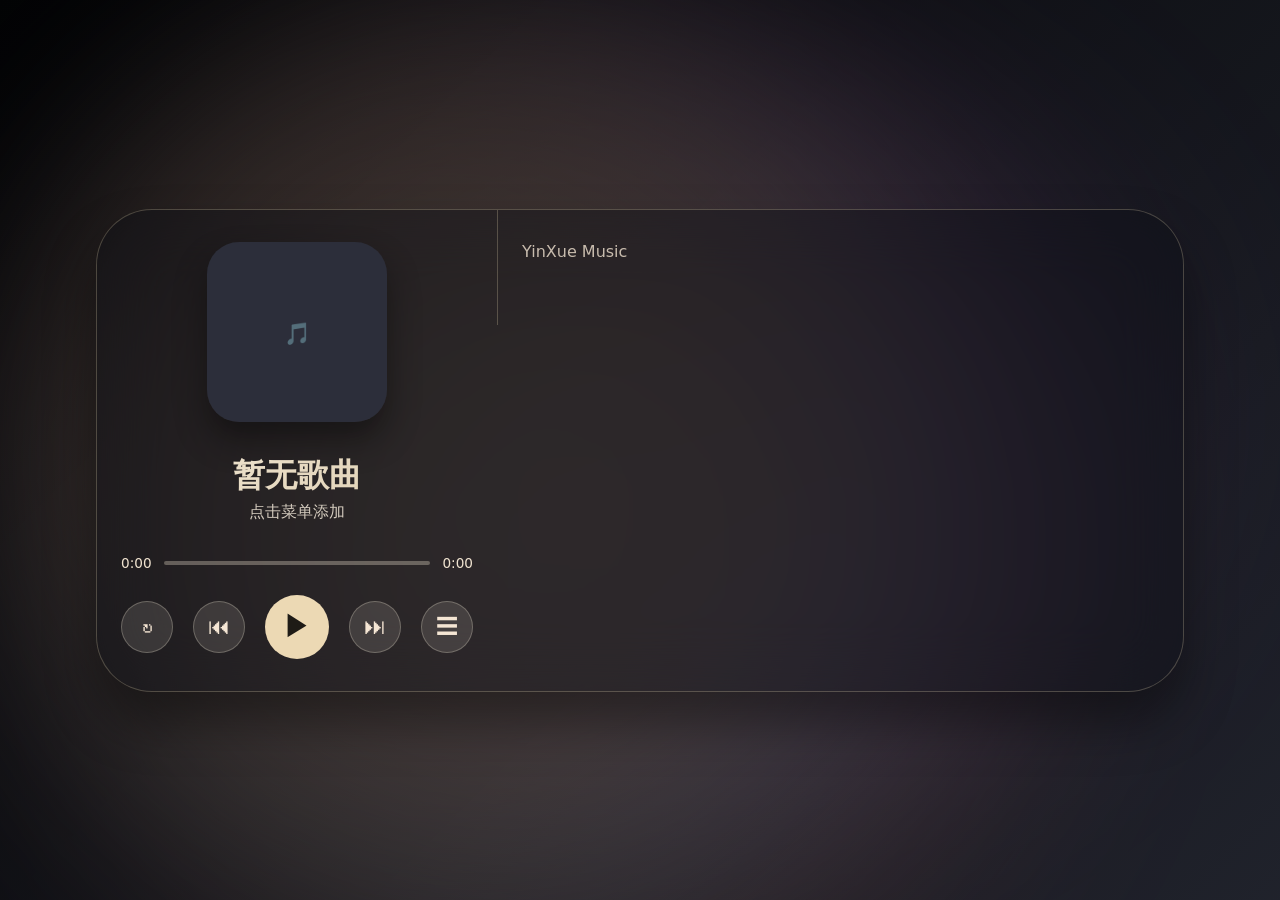
==== index.html @ 66f229a1 "Update index.html" ====
<!DOCTYPE html>
<html lang="zh-CN">
<head>
    <meta charset="UTF-8">
    <meta name="viewport" content="width=device-width, initial-scale=1.0, view-fit=cover, user-scalable=no">
    <title>YinXue Music 网页版播放器</title>
    <style>
        * {
            margin: 0;
            padding: 0;
            box-sizing: border-box;
            user-select: none;
            scrollbar-width: none;
            -ms-overflow-style: none;
        }
        *::-webkit-scrollbar { display: none; }

        .dynamic-bg {
            position: fixed;
            top: 0;
            left: 0;
            width: 100%;
            height: 100%;
            z-index: -3;
            background-size: cover;
            background-position: center;
            background-repeat: no-repeat;
            filter: blur(60px) saturate(1.6);
            transform: scale(1.05);
            transition: background-image 0.6s cubic-bezier(0.2, 0.9, 0.4, 1.2);
            will-change: background-image;
        }

        .orbital-auras {
            position: fixed;
            top: 0;
            left: 0;
            width: 100%;
            height: 100%;
            z-index: -2;
            pointer-events: none;
            overflow: visible;
        }
        .glow {
            position: absolute;
            border-radius: 50%;
            filter: blur(90px);
            opacity: 0.8;
            will-change: transform, left, top;
        }
        .glow-1 {
            width: 85vmax;
            height: 85vmax;
            background: radial-gradient(circle, rgba(255,200,120,0.7), rgba(255,120,80,0.4), transparent);
            animation: orbit1 14s infinite linear;
        }
        .glow-2 {
            width: 75vmax;
            height: 75vmax;
            background: radial-gradient(circle, rgba(140,120,240,0.75), rgba(80,180,230,0.5), transparent);
            animation: orbit2 18s infinite linear reverse;
        }
        .glow-3 {
            width: 95vmax;
            height: 65vmax;
            background: radial-gradient(circle, rgba(220,150,220,0.7), rgba(180,110,210,0.45), transparent);
            animation: orbit3 22s infinite linear;
        }
        .glow-4 {
            width: 70vmax;
            height: 70vmax;
            background: radial-gradient(circle, rgba(255,240,120,0.7), rgba(255,180,60,0.45), transparent);
            animation: orbit4 12s infinite linear reverse;
        }
        @keyframes orbit1 {
            0% { left: 10%; top: 20%; transform: translate(-50%, -50%) scale(1); }
            25% { left: 80%; top: 30%; transform: translate(-50%, -50%) scale(1.1); }
            50% { left: 70%; top: 70%; transform: translate(-50%, -50%) scale(0.95); }
            75% { left: 20%; top: 80%; transform: translate(-50%, -50%) scale(1.05); }
            100% { left: 10%; top: 20%; transform: translate(-50%, -50%) scale(1); }
        }
        @keyframes orbit2 {
            0% { left: 85%; top: 15%; transform: translate(-50%, -50%) scale(1); }
            33% { left: 20%; top: 40%; transform: translate(-50%, -50%) scale(1.15); }
            66% { left: 50%; top: 85%; transform: translate(-50%, -50%) scale(0.9); }
            100% { left: 85%; top: 15%; transform: translate(-50%, -50%) scale(1); }
        }
        @keyframes orbit3 {
            0% { left: 30%; top: 85%; transform: translate(-50%, -50%) scale(1); }
            50% { left: 70%; top: 20%; transform: translate(-50%, -50%) scale(1.2); }
            100% { left: 30%; top: 85%; transform: translate(-50%, -50%) scale(1); }
        }
        @keyframes orbit4 {
            0% { left: 50%; top: 50%; transform: translate(-50%, -50%) scale(0.8); }
            25% { left: 15%; top: 30%; transform: translate(-50%, -50%) scale(1.1); }
            50% { left: 85%; top: 60%; transform: translate(-50%, -50%) scale(0.9); }
            75% { left: 40%; top: 85%; transform: translate(-50%, -50%) scale(1.05); }
            100% { left: 50%; top: 50%; transform: translate(-50%, -50%) scale(0.8); }
        }

        .bg-overlay {
            position: fixed;
            top: 0;
            left: 0;
            width: 100%;
            height: 100%;
            background: rgba(0, 0, 0, 0.55);
            z-index: -1;
            backdrop-filter: brightness(0.85);
        }

        body {
            min-height: 100vh;
            display: flex;
            align-items: center;
            justify-content: center;
            font-family: 'Inter', system-ui, sans-serif;
            background: #0a0c12;
            overflow: hidden;
            position: fixed;
            width: 100%;
            height: 100%;
        }

        .player-app {
            width: 100%;
            height: 100vh;
            position: relative;
            z-index: 2;
        }

        .fullscreen-transition-mask {
            position: fixed;
            top: 0;
            left: 0;
            width: 100%;
            height: 100%;
            background: #000;
            z-index: 2000;
            opacity: 0;
            visibility: hidden;
            transition: opacity 0.4s ease;
            display: flex;
            align-items: center;
            justify-content: center;
            pointer-events: none;
        }
        .fullscreen-transition-mask.active {
            opacity: 1;
            visibility: visible;
            pointer-events: auto;
        }
        .transition-text {
            color: #fff;
            font-size: 2rem;
            font-weight: 600;
            letter-spacing: 2px;
            text-shadow: 0 0 10px rgba(0,122,255,0.5);
            opacity: 0;
            transform: translateY(40px);
        }
        .transition-text.animate {
            animation: textFlyInFadeOut 2s cubic-bezier(0.2, 0.9, 0.4, 1.2) forwards;
        }
        @keyframes textFlyInFadeOut {
            0% { opacity: 0; transform: translateY(40px); }
            20% { opacity: 1; transform: translateY(0); }
            80% { opacity: 1; transform: translateY(0); }
            100% { opacity: 0; transform: translateY(-20px); }
        }

        .player-app.web-fullscreen {
            position: fixed;
            top: 0;
            left: 0;
            width: 100%;
            height: 100%;
            z-index: 1000;
            background: transparent;
        }
        .player-app.web-fullscreen .dynamic-bg,
        .player-app.web-fullscreen .bg-overlay,
        .player-app.web-fullscreen .orbital-auras {
            position: fixed;
            width: 100%;
            height: 100%;
            z-index: -2;
        }
        .player-app.web-fullscreen .mobile-layout {
            display: none;
        }
        .player-app.web-fullscreen .desktop-layout {
            display: flex;
            align-items: center;
            justify-content: center;
            width: 100%;
            height: 100%;
        }

        .desktop-layout {
            display: flex;
            align-items: center;
            justify-content: center;
            width: 100%;
            height: 100%;
        }
        .fullscreen-glass {
            width: 85%;
            max-width: 1400px;
            background: rgba(12, 14, 20, 0.4);
            backdrop-filter: blur(32px);
            border-radius: 56px;
            border: 1px solid rgba(236, 217, 180, 0.25);
            box-shadow: 0 30px 50px rgba(0, 0, 0, 0.4);
            display: flex;
            overflow: hidden;
        }
        .fs-left {
            flex: 1;
            padding: 2rem 1.5rem;
            display: flex;
            flex-direction: column;
            justify-content: center;
            align-items: center;
            gap: 2rem;
            background: transparent;
        }
        .fs-right {
            flex: 3;
            padding: 2rem 2rem 2rem 1.5rem;
            display: flex;
            flex-direction: column;
            border-left: 1px solid rgba(236, 217, 180, 0.25);
            background: transparent;
            overflow: hidden;
            height: 100%;
        }
        .fs-lyrics-scroll {
            flex: 1;
            overflow-y: auto;
            padding-right: 6px;
            max-height: calc(85vh - 80px);
        }
        .fs-lyrics-list {
            display: flex;
            flex-direction: column;
            gap: 1rem;
            align-items: stretch;
            padding-bottom: 2rem;
        }
        .fs-cover-img {
            width: 180px;
            height: 180px;
            border-radius: 32px;
            overflow: hidden;
            box-shadow: 0 18px 32px rgba(0, 0, 0, 0.4);
            cursor: pointer;
            transition: transform 0.3s cubic-bezier(0.2, 0.9, 0.4, 1.2);
        }
        .fs-cover-img:hover { transform: scale(1.02); }
        .fs-cover-img img { width: 100%; height: 100%; object-fit: cover; }
        .fs-song-meta { cursor: pointer; text-align: center; width: 100%; }
        .fs-song-title {
            font-size: 2rem;
            font-weight: 700;
            background: linear-gradient(135deg, #F1E6D4, #DDCEB0);
            -webkit-background-clip: text;
            background-clip: text;
            color: transparent;
            margin-bottom: 0.25rem;
        }
        .fs-song-artist { font-size: 1rem; color: #d4cbbe; }
        .fs-controls {
            display: flex;
            flex-direction: column;
            gap: 1.5rem;
            width: 100%;
        }
        .fs-progress-area {
            display: flex;
            align-items: center;
            gap: 12px;
            font-size: 0.85rem;
            color: #f0e3d0;
        }
        .fs-progress-bar {
            flex: 1;
            height: 4px;
            background: rgba(255, 245, 220, 0.3);
            border-radius: 20px;
            cursor: pointer;
        }
        .fs-progress-fill {
            width: 0%;
            height: 100%;
            background: #ecd9b4;
            border-radius: 20px;
        }
        .fs-buttons {
            display: flex;
            justify-content: center;
            align-items: center;
            gap: 20px;
        }
        .fs-btn {
            background: rgba(255, 245, 225, 0.12);
            border: 1px solid rgba(255, 245, 225, 0.25);
            width: 52px;
            height: 52px;
            border-radius: 40px;
            font-size: 1.4rem;
            cursor: pointer;
            color: #f5e6d4;
            transition: all 0.2s ease;
        }
        .fs-btn.play-pause {
            background: #ecd9b4;
            border: none;
            color: #1e1b16;
            width: 64px;
            height: 64px;
            font-size: 1.8rem;
        }
        .fs-btn.repeat-active {
            background: rgba(236, 217, 180, 0.7);
            border-color: #ecd9b4;
            color: #fff;
        }

        .fs-lyric-item {
            width: 100%;
            transition: all 0.45s cubic-bezier(0.2, 0.85, 0.4, 1);
            cursor: pointer;
            opacity: 0.55;
            padding: 6px 0px 6px 0px;
        }
        .fs-lyric-item.left { text-align: left; }
        .fs-lyric-item.right { text-align: right; }
        .fs-lyric-item.center { text-align: center; }
        .fs-lyric-text-wrapper { display: inline-block; position: relative; }
        .fs-lyric-text {
            font-size: 1.4rem;
            color: #f0e2cf;
            display: inline-block;
            padding: 0 6px;
            transition: all 0.45s cubic-bezier(0.2, 0.85, 0.4, 1);
        }
        .fs-singer-name {
            font-size: 0.7rem;
            color: #f0e2cf;
            opacity: 0.8;
            margin: 0 4px;
            display: inline-block;
        }
        .fs-lyric-item.right .fs-singer-name { order: -1; margin-right: 8px; margin-left: 0; }
        .fs-lyric-item.left .fs-singer-name { margin-left: 8px; margin-right: 0; }
        .fs-lyric-item.center .fs-singer-name { display: none; }
        .fs-lyric-item.left .fs-lyric-text-wrapper { border-left: 2px solid transparent; padding-left: 12px; transition: border-color 0.45s cubic-bezier(0.2, 0.85, 0.4, 1); }
        .fs-lyric-item.right .fs-lyric-text-wrapper { border-right: 2px solid transparent; padding-right: 12px; transition: border-color 0.45s cubic-bezier(0.2, 0.85, 0.4, 1); }
        .fs-lyric-item.center .fs-lyric-text-wrapper { border-left: 2px solid transparent; border-right: 2px solid transparent; padding: 0 12px; transition: border-color 0.45s cubic-bezier(0.2, 0.85, 0.4, 1); }
        .fs-lyric-item.active .fs-lyric-text-wrapper { border-left-color: #ecd9b4; border-right-color: #ecd9b4; }
        .fs-lyric-item.active { opacity: 1; }
        .fs-lyric-item.active .fs-lyric-text {
            color: #FFF6E5;
            font-weight: 600;
            text-shadow: 0 0 4px rgba(236,217,180,0.3);
        }
        .fs-lyric-item.sung .fs-lyric-text { opacity: 0.2; font-size: 1.2rem; }
        .fs-interlude-dots { display: flex; gap: 10px; padding: 10px 0 10px 16px; }
        .fs-dot {
            width: 5px; height: 5px;
            background: #ecd9b4;
            border-radius: 50%;
            animation: breathe 2.2s infinite ease-in-out;
        }
        @keyframes breathe {
            0% { opacity: 0.3; transform: scale(0.7); }
            50% { opacity: 1; transform: scale(1.2); background-color: #ecd9b4; }
            100% { opacity: 0.3; transform: scale(0.7); }
        }
        .fs-interlude-dots.hidden { display: none; }

        .mobile-layout {
            display: flex;
            flex-direction: column;
            height: 100%;
            background: rgba(12, 14, 20, 0.4);
            backdrop-filter: blur(28px);
        }
        .mobile-lyrics-header { padding: 1.2rem 1.2rem 0.5rem 1.2rem; flex-shrink: 0; }
        .mobile-lyrics-header .lyrics-header { font-size: 0.7rem; text-transform: uppercase; color: #cfc2a8; letter-spacing: 1px; }
        .mobile-layout .lyrics-container { flex: 1; overflow-y: auto; padding: 0 1.2rem 0.5rem 1.2rem; }
        .mobile-layout .lyrics-list { display: flex; flex-direction: column; gap: 1.2rem; align-items: stretch; padding-bottom: 2rem; }
        .lyric-item {
            width: 100%;
            transition: all 0.35s cubic-bezier(0.2, 0.85, 0.4, 1);
            line-height: 1.45;
            cursor: pointer;
            opacity: 0.55;
            padding: 4px 0px 4px 0px;
        }
        .lyric-item.left { text-align: left; }
        .lyric-item.right { text-align: right; }
        .lyric-item.center { text-align: center; }
        .lyric-text-wrapper { display: inline-block; position: relative; }
        .lyric-text {
            font-size: 1.1rem;
            color: #e8dccc;
            display: inline-block;
            padding: 0 6px;
            transition: all 0.35s cubic-bezier(0.2, 0.85, 0.4, 1);
        }
        .singer-name {
            font-size: 0.6rem;
            color: #e8dccc;
            opacity: 0.8;
            display: inline-block;
            letter-spacing: 0.5px;
        }
        .lyric-item.right .singer-name { order: -1; margin-right: 6px; margin-left: 0; }
        .lyric-item.left .singer-name { margin-left: 6px; margin-right: 0; }
        .lyric-item.center .singer-name { display: none; }
        .lyric-item.left .lyric-text-wrapper { border-left: 2px solid transparent; padding-left: 8px; transition: border-color 0.35s cubic-bezier(0.2, 0.85, 0.4, 1); }
        .lyric-item.right .lyric-text-wrapper { border-right: 2px solid transparent; padding-right: 8px; transition: border-color 0.35s cubic-bezier(0.2, 0.85, 0.4, 1); }
        .lyric-item.center .lyric-text-wrapper { border-left: 2px solid transparent; border-right: 2px solid transparent; padding: 0 8px; transition: border-color 0.35s cubic-bezier(0.2, 0.85, 0.4, 1); }
        .lyric-item.active .lyric-text-wrapper { border-left-color: #ecd9b4; border-right-color: #ecd9b4; }
        .lyric-item.active { opacity: 1; }
        .lyric-item.active .lyric-text {
            color: #FFF6E5;
            font-weight: 600;
            text-shadow: 0 0 4px rgba(236,217,180,0.3);
        }
        .lyric-item.sung .lyric-text { opacity: 0.2; font-size: 0.95rem; }
        .lyric-item.upcoming .lyric-text { opacity: 0.55; font-size: 1.05rem; }
        .interlude-dots { display: flex; gap: 10px; padding: 8px 0 8px 12px; }
        .dot {
            width: 5px; height: 5px;
            background: #ecd9b4;
            border-radius: 50%;
            animation: breathe 2.2s infinite ease-in-out;
        }
        .interlude-dots.hidden { display: none; }

        .mobile-layout .control-bar {
            background: rgba(8, 10, 16, 0.45);
            backdrop-filter: blur(28px);
            border-top: 1px solid rgba(236, 217, 180, 0.15);
            border-radius: 24px 24px 0 0;
            padding: 1rem 1.2rem 1.5rem;
            display: flex;
            flex-direction: column;
            gap: 1rem;
            flex-shrink: 0;
        }
        .info-row { display: flex; justify-content: space-between; align-items: center; gap: 1rem; }
        .song-info { flex: 1; cursor: pointer; touch-action: pan-y; }
        .song-title-bottom {
            font-size: 1.2rem;
            font-weight: 650;
            background: linear-gradient(135deg, #F1E6D4, #DDCEB0);
            -webkit-background-clip: text;
            background-clip: text;
            color: transparent;
        }
        .song-artist-bottom { font-size: 0.75rem; color: #cfc3ae; }
        .cover-thumb { width: 54px; height: 54px; border-radius: 16px; overflow: hidden; cursor: pointer; }
        .cover-thumb img { width: 100%; height: 100%; object-fit: cover; }
        .progress-area { display: flex; align-items: center; gap: 10px; font-size: 0.7rem; color: #e2d4c0; }
        .progress-bar-bg { flex: 1; height: 3px; background: rgba(255, 245, 220, 0.3); border-radius: 20px; cursor: pointer; }
        .progress-fill { width: 0%; height: 100%; background: #ecd9b4; border-radius: 20px; }
        .buttons { display: flex; justify-content: center; align-items: center; gap: 12px; margin-top: 0.2rem; }
        .ctrl-btn {
            background: rgba(255, 245, 225, 0.12);
            border: 1px solid rgba(255, 245, 225, 0.25);
            width: 44px;
            height: 44px;
            border-radius: 30px;
            font-size: 1.2rem;
            cursor: pointer;
            color: #f5e6d4;
            transition: all 0.2s ease;
        }
        .ctrl-btn.play-pause {
            background: #ecd9b4;
            border: none;
            color: #1e1b16;
            width: 54px;
            height: 54px;
            font-size: 1.5rem;
        }
        .ctrl-btn.repeat-active {
            background: rgba(236, 217, 180, 0.6);
            border-color: #ecd9b4;
            color: #fff;
        }

        @media (max-width: 900px) {
            .fullscreen-glass { width: 95%; }
            .fs-cover-img { width: 140px; height: 140px; }
            .fs-song-title { font-size: 1.5rem; }
            .fs-btn { width: 44px; height: 44px; font-size: 1.2rem; }
            .fs-btn.play-pause { width: 54px; height: 54px; font-size: 1.5rem; }
            .desktop-layout { display: none !important; }
            .mobile-layout { display: flex !important; }
            .player-app.web-fullscreen .mobile-layout { display: none !important; }
            .player-app.web-fullscreen .desktop-layout { display: flex !important; }
        }
        @media (min-width: 901px) {
            .mobile-layout { display: none !important; }
            .desktop-layout { display: flex !important; }
        }

        .playlist-modal {
            position: fixed;
            top: 0;
            left: 0;
            width: 100%;
            height: 100%;
            background: rgba(0, 0, 0, 0.6);
            backdrop-filter: blur(24px);
            display: flex;
            align-items: center;
            justify-content: center;
            z-index: 1100;
            visibility: hidden;
            opacity: 0;
            transition: opacity 0.3s ease, visibility 0s linear 0.3s;
        }
        .playlist-modal.show { visibility: visible; opacity: 1; transition: opacity 0.3s ease; }
        .playlist-modal-content {
            background: rgba(30, 32, 44, 0.75);
            backdrop-filter: blur(40px);
            border-radius: 48px;
            width: 90%;
            max-width: 750px;
            max-height: 85vh;
            overflow-y: auto;
            padding: 1.8rem;
            border: 1px solid rgba(255, 255, 255, 0.2);
            box-shadow: 0 25px 45px rgba(0, 0, 0, 0.4);
            color: #f0e2cf;
        }
        .playlist-modal-header {
            display: flex;
            justify-content: space-between;
            align-items: center;
            margin-bottom: 1.5rem;
            font-size: 1.3rem;
            font-weight: 600;
            border-bottom: 1px solid rgba(255, 255, 255, 0.2);
            padding-bottom: 0.8rem;
        }
        .playlist-modal-header h3 { color: #ecd9b4; font-weight: 500; }
        .close-playlist-modal, .settings-back-btn {
            background: transparent !important;
            border: none !important;
            font-size: 1.2rem;
            cursor: pointer;
            color: #cfc3ae !important;
            transition: 0.2s;
            padding: 0;
            line-height: 1;
            margin-left: 12px;
        }
        .close-playlist-modal:hover, .settings-back-btn:hover { color: #ecd9b4 !important; }
        .settings-btn {
            background: rgba(236,217,180,0.15);
            border: none;
            font-size: 1rem;
            font-weight: 500;
            cursor: pointer;
            color: #ecd9b4;
            margin-right: 12px;
            transition: 0.2s;
            padding: 4px 12px;
            border-radius: 40px;
        }
        .settings-btn:hover { background: rgba(236,217,180,0.3); color: #fff5e8; }
        .setting-group { margin-bottom: 1.5rem; }
        .setting-group label { display: block; font-size: 0.85rem; margin-bottom: 8px; color: #ecd9b4; font-weight: 500; }
        .setting-group input, .setting-group select {
            width: 100%;
            background: rgba(0,0,0,0.5);
            border: 1px solid rgba(236,217,180,0.4);
            border-radius: 40px;
            padding: 8px 12px;
            color: white;
            font-size: 0.9rem;
        }
        /* 垂直滑块布局 */
        .eq-grid {
            display: flex;
            flex-wrap: wrap;
            justify-content: space-between;
            gap: 16px;
        }
        .eq-item {
            flex: 1;
            min-width: 50px;
            display: flex;
            flex-direction: column;
            align-items: center;
            gap: 8px;
        }
        .eq-label {
            font-size: 0.75rem;
            color: #ecd9b4;
            text-align: center;
        }
        /* 垂直滑块样式 */
        .eq-slider-vertical {
            -webkit-appearance: slider-vertical;
            width: 6px;
            height: 100px;
            background: rgba(236,217,180,0.3);
            border-radius: 10px;
            cursor: pointer;
        }
        .eq-slider-vertical::-webkit-slider-thumb {
            -webkit-appearance: none;
            width: 14px;
            height: 14px;
            border-radius: 50%;
            background: #ecd9b4;
            cursor: pointer;
        }
        .eq-value {
            font-size: 0.7rem;
            color: #ecd9b4;
        }
        .preset-buttons {
            display: flex;
            flex-wrap: wrap;
            gap: 10px;
            margin: 15px 0;
        }
        .preset-btn, .reset-eq-btn {
            background: rgba(236,217,180,0.15);
            border: 1px solid rgba(236,217,180,0.3);
            border-radius: 30px;
            padding: 6px 14px;
            font-size: 0.75rem;
            cursor: pointer;
            color: #cfc3ae;
            transition: 0.2s;
        }
        .preset-btn:hover, .reset-eq-btn:hover {
            background: rgba(236,217,180,0.35);
            color: #fff5e8;
        }
        .toggle-switch {
            display: flex;
            align-items: center;
            justify-content: space-between;
            background: rgba(0,0,0,0.4);
            border-radius: 40px;
            padding: 6px 12px;
        }
        .toggle-switch span { font-size: 0.85rem; }
        .toggle-switch input {
            width: 40px;
            height: 20px;
            appearance: none;
            background: #3a3c48;
            border-radius: 20px;
            position: relative;
            cursor: pointer;
        }
        .toggle-switch input:checked { background: #ecd9b4; }
        .toggle-switch input::before {
            content: '';
            width: 16px;
            height: 16px;
            background: white;
            border-radius: 50%;
            position: absolute;
            top: 2px;
            left: 2px;
            transition: 0.2s;
        }
        .toggle-switch input:checked::before { left: 22px; }
        .settings-panel { display: none; }
        .settings-panel.active { display: block; }
        .main-panel { display: block; }
        .main-panel.hide { display: none; }
        .range-value { display: inline-block; margin-left: 8px; font-size: 0.8rem; }
        .playlist-song-list { max-height: 400px; overflow-y: auto; margin-bottom: 1rem; }
        .playlist-song-item {
            display: flex;
            align-items: center;
            gap: 14px;
            background: rgba(255, 255, 255, 0.08);
            border-radius: 60px;
            padding: 10px 16px;
            margin-bottom: 10px;
            cursor: pointer;
            transition: all 0.25s ease;
        }
        .playlist-song-item:hover { background: rgba(236, 217, 180, 0.25); }
        .playlist-song-cover { width: 44px; height: 44px; border-radius: 12px; object-fit: cover; }
        .playlist-song-info { flex: 1; }
        .playlist-song-name { font-weight: 600; font-size: 0.95rem; }
        .playlist-song-artist { font-size: 0.7rem; opacity: 0.7; }
        .playlist-delete-btn {
            background: transparent !important;
            border: none !important;
            color: #cfc3ae !important;
            font-size: 1.2rem;
            cursor: pointer;
        }
        .playlist-delete-btn:hover { color: #ffaa88 !important; }
        .playlist-add-section {
            border-top: 1px solid rgba(255, 255, 255, 0.2);
            padding-top: 1rem;
            margin-top: 0.5rem;
            display: flex;
            flex-direction: column;
            gap: 12px;
        }
        .playlist-add-title { font-size: 0.9rem; margin-bottom: 0.2rem; color: #ecd9b4; }
        .file-input-group { margin: 10px 0; }
        .file-label { display: block; font-size: 0.75rem; opacity: 0.8; margin-bottom: 4px; }
        .playlist-modal input[type="file"] {
            background: rgba(0, 0, 0, 0.4);
            border: 1px solid rgba(236, 217, 180, 0.4);
            border-radius: 40px;
            padding: 8px 12px;
            width: 100%;
            color: white;
        }
        .add-song-submit {
            background: #ecd9b4 !important;
            border: none !important;
            border-radius: 40px !important;
            padding: 10px 20px !important;
            color: #1e1b16 !important;
            font-weight: 600 !important;
            cursor: pointer;
            margin-top: 10px;
            width: 100%;
        }
        .demo-song-btn, .marry-song-btn {
            background: rgba(236, 217, 180, 0.2) !important;
            border: 1px solid rgba(236, 217, 180, 0.5) !important;
            border-radius: 40px !important;
            padding: 10px 20px !important;
            color: #ecd9b4 !important;
            font-weight: 500 !important;
            cursor: pointer;
            width: 100%;
            text-align: center;
            transition: 0.2s;
        }
        .demo-song-btn:hover, .marry-song-btn:hover {
            background: rgba(236, 217, 180, 0.4) !important;
            color: #fff5e8 !important;
        }
		/* 间奏呼吸点位置控制 */
.fs-interlude-dots { justify-content: flex-start; }
.fs-interlude-dots.right { justify-content: flex-end; }
.fs-interlude-dots.center { justify-content: center; }

.interlude-dots { justify-content: flex-start; }
.interlude-dots.right { justify-content: flex-end; }
.interlude-dots.center { justify-content: center; }
    </style>
</head>
<body>
<div class="dynamic-bg" id="dynamicBg"></div>
<div class="orbital-auras" id="orbitalAuras">
    <div class="glow glow-1"></div>
    <div class="glow glow-2"></div>
    <div class="glow glow-3"></div>
    <div class="glow glow-4"></div>
</div>
<div class="bg-overlay" id="bgOverlay"></div>
<div class="player-app" id="playerApp">
    <div class="desktop-layout" id="desktopLayout">
        <div class="fullscreen-glass">
            <div class="fs-left">
                <div class="fs-cover-img" id="fullscreenCoverTrigger"><img id="fullscreenCoverImg" src="data:image/svg+xml,%3Csvg xmlns='http://www.w3.org/2000/svg' viewBox='0 0 100 100'%3E%3Crect width='100' height='100' fill='%232c2e3a'/%3E%3Ctext x='50' y='55' font-size='12' fill='%23cbbfaa' text-anchor='middle'%3E🎵%3C/text%3E%3C/svg%3E" alt="封面"></div>
                <div class="fs-song-meta" id="fullscreenSongInfo">
                    <div class="fs-song-title" id="fullscreenSongTitle">暂无歌曲</div>
                    <div class="fs-song-artist" id="fullscreenArtist">点击菜单添加</div>
                </div>
                <div class="fs-controls">
                    <div class="fs-progress-area">
                        <span class="time-current" id="fullscreenCurrentTime">0:00</span>
                        <div class="fs-progress-bar" id="fullscreenProgressBg"><div class="fs-progress-fill" id="fullscreenProgressFill"></div></div>
                        <span class="time-duration" id="fullscreenDuration">0:00</span>
                    </div>
                    <div class="fs-buttons">
                        <button class="fs-btn" id="fullscreenRepeatBtn">↻</button>
                        <button class="fs-btn" id="fullscreenPrevBtn">⏮</button>
                        <button class="fs-btn play-pause" id="fullscreenPlayPause">▶</button>
                        <button class="fs-btn" id="fullscreenNextBtn">⏭</button>
                        <button class="fs-btn" id="fullscreenMenuBtn">☰</button>
                    </div>
                </div>
            </div>
            <div class="fs-right">
                <div class="fs-lyrics-header" style="color:#f0e2cf;opacity:0.8;">YinXue Music</div>
                <div class="fs-lyrics-scroll" id="fullscreenLyricsScroll"><div class="fs-lyrics-list" id="fullscreenLyricsList"></div></div>
            </div>
        </div>
    </div>

    <div class="mobile-layout" id="mobileLayout">
        <div class="mobile-lyrics-header"><div class="lyrics-header">YinXue Music</div></div>
        <div class="lyrics-container" id="mobileLyricsContainer"><div class="lyrics-list" id="mobileLyricsList"></div></div>
        <div class="control-bar">
            <div class="info-row">
                <div class="song-info" id="mobileSongInfo">
                    <div class="song-title-bottom" id="mobileSongTitle">暂无歌曲</div>
                    <div class="song-artist-bottom" id="mobileArtist">点击菜单添加</div>
                </div>
                <div class="cover-thumb" id="mobileCoverTrigger"><img id="mobileCoverImg" src="data:image/svg+xml,%3Csvg xmlns='http://www.w3.org/2000/svg' viewBox='0 0 100 100'%3E%3Crect width='100' height='100' fill='%232c2e3a'/%3E%3Ctext x='50' y='55' font-size='12' fill='%23cbbfaa' text-anchor='middle'%3E🎵%3C/text%3E%3C/svg%3E" alt="封面"></div>
            </div>
            <div class="progress-area">
                <span class="time-current" id="mobileCurrentTime">0:00</span>
                <div class="progress-bar-bg" id="mobileProgressBg"><div class="progress-fill" id="mobileProgressFill"></div></div>
                <span class="time-duration" id="mobileDuration">0:00</span>
            </div>
            <div class="buttons">
                <button class="ctrl-btn" id="mobileRepeatBtn">↻</button>
                <button class="ctrl-btn" id="mobilePrevBtn">⏮</button>
                <button class="ctrl-btn play-pause" id="mobilePlayPause">▶</button>
                <button class="ctrl-btn" id="mobileNextBtn">⏭</button>
                <button class="ctrl-btn" id="mobileMenuBtn">☰</button>
            </div>
            
        </div>
    </div>
</div>

<div id="transitionMask" class="fullscreen-transition-mask"><div id="transitionText" class="transition-text"></div></div>
<div id="playlistManagerModal" class="playlist-modal">
    <div class="playlist-modal-content" id="modalContent">
        <div id="mainPanel" class="main-panel">
            <div class="playlist-modal-header">
                <h3>播放列表管理器</h3>
                <div>
                    <button class="settings-btn" id="openSettingsBtn">设置</button>
                    <button class="close-playlist-modal" id="closePlaylistModalBtn">&times;</button>
                </div>
            </div>
            <div class="playlist-song-list" id="playlistModalList"></div>
            <div class="playlist-add-section">
                <div class="playlist-add-title">添加新歌曲</div>
                <div class="file-input-group"><label class="file-label">音频文件</label><input type="file" id="modalAudioFile" accept="audio/mpeg,audio/mp3"></div>
                <div class="file-input-group"><label class="file-label">歌词文件 (支持 [left]/[right]/[all] 标签)</label><input type="file" id="modalLyricsFile" accept="text/plain"></div>
                <div class="file-input-group"><label class="file-label">专辑封面</label><input type="file" id="modalCoverFile" accept="image/jpeg,image/png,image/webp"></div>
                <button class="add-song-submit" id="modalAddSongBtn">添加到播放列表</button>
                <div class="demo-song-btn" id="demoSongBtn">添加官方歌曲《男模》</div>
                <div class="marry-song-btn" id="marrySongBtn">添加《今天你要嫁给我》</div>
            </div>
        </div>
        <div id="settingsPanel" class="settings-panel">
            <div class="playlist-modal-header">
                <h3>设置</h3>
                <button class="settings-back-btn" id="backFromSettingsBtn">← 返回</button>
            </div>
            <div class="setting-group">
                <label>均衡器 (EQ)</label>
                <div class="eq-grid" id="eqGrid"></div>
                <div class="preset-buttons">
                    <button class="preset-btn" data-preset="flat">复位</button>
                    <button class="preset-btn" data-preset="pop">流行</button>
                    <button class="preset-btn" data-preset="classical">古典</button>
                    <button class="preset-btn" data-preset="bassBoost">低音增强</button>
                    <button class="preset-btn" data-preset="trebleBoost">高音增强</button>
                    <button class="preset-btn" data-preset="bassCut">低音减弱</button>
                    <button class="preset-btn" data-preset="trebleCut">高音减弱</button>
                    <button class="preset-btn" data-preset="guitar">吉他</button>
					<button class="preset-btn" data-preset="vocalClear">清澈人声</button>
                </div>
            </div>
            <div class="setting-group">
                <label>3D 环绕</label>
                <div class="toggle-switch">
                    <span>环绕效果</span>
                    <input type="checkbox" id="surroundToggle">
                </div>
                <small style="opacity:0.6; display:block; margin-top:5px;">模拟空间感，扩展声场</small>
            </div>
            <div class="setting-group">
                <label>音量</label>
                <input type="range" id="volumeSlider" min="0" max="100" value="80">
            </div>
            <div class="setting-group">
                <label>歌词字体大小 (px)</label>
                <input type="range" id="lyricFontSize" min="12" max="32" value="18" step="1">
                <span id="fontSizeValue" class="range-value">18px</span>
            </div>
            <div class="setting-group">
                <label>歌词垂直偏移量 (px) 0~150</label>
                <input type="range" id="lyricOffset" min="0" max="150" value="80" step="1">
                <span id="offsetValue" class="range-value">80px</span>
            </div>
            <div class="setting-group">
                <label>动画渲染精度</label>
                <select id="renderQuality">
                    <option value="high">高 (流畅光晕+全帧率)</option>
                    <option value="medium">中 (光晕减少)</option>
                    <option value="low">低 (节能)</option>
                </select>
            </div>
            <div class="setting-group">
                <label>延时关闭 (秒, 0=禁用)</label>
                <input type="number" id="idleTimeout" min="0" max="3600" value="0" step="10">
                <small>无操作超过设定时间自动暂停播放</small>
            </div>
            <div class="setting-group" style="text-align: center; margin-top: 20px; padding-top: 10px; border-top: 1px solid rgba(255,255,255,0.2);">
                <span style="font-size: 0.75rem; opacity: 0.6;">YinXue Music v26.5</span>
            </div>
        </div>
    </div>
</div>

<script>
    // ---------- 歌词解析 ----------
    function parseLyricsFull(content) {
        if (content.charCodeAt(0) === 0xFEFF) content = content.slice(1);
        const lines = content.split(/\r?\n/).filter(l => l.trim());
        let songName = "未知歌曲", artistAlbum = "未知艺术家";
        if (lines.length >= 1) songName = lines[0].trim();
        if (lines.length >= 2) artistAlbum = lines[1].trim();
        const timeline = [];
        let currentAlign = "left";
        let currentSinger = "";
        for (let line of lines) {
            let dirMatch = line.match(/^\[(left|right|all|center)\]\s*(.*?)[：:]\s*$/);
            if (dirMatch) {
                const dir = dirMatch[1];
                let singerRaw = dirMatch[2].trim();
                if (dir === "left") { currentAlign = "left"; currentSinger = singerRaw || ""; }
                else if (dir === "right") { currentAlign = "right"; currentSinger = singerRaw || ""; }
                else if (dir === "all" || dir === "center") { currentAlign = "center"; currentSinger = ""; }
                continue;
            }
            let otherMatch = line.match(/^\[other\]\s*(.*?)[：:]\s*$/);
            if (otherMatch) {
                currentAlign = "left";
                currentSinger = otherMatch[1].trim() || "";
                continue;
            }
            const regex = /(?:\[)?(\d{1,2}):(\d{1,2})\.(\d{1,6})(?:\])?\s*(.+)/;
            const m = line.match(regex);
            if (m) {
                const minutes = parseInt(m[1], 10);
                const seconds = parseInt(m[2], 10);
                let msStr = m[3];
                let millis = parseInt(msStr, 10);
                if (isNaN(millis)) millis = 0;
                else if (msStr.length === 1) millis *= 100;
                else if (msStr.length === 2) millis *= 10;
                let text = m[4].trim();
                if (text) {
                    const timeSec = minutes * 60 + seconds + millis / 1000;
                    timeline.push({ time: parseFloat(timeSec.toFixed(3)), text, align: currentAlign, singer: currentSinger });
                }
            }
        }
        timeline.sort((a,b)=>a.time-b.time);
        return { songName, artistAlbum, timeline };
    }

    // ---------- Web Audio 均衡器 (8段) ----------
    let audioCtx = null, sourceNode = null, gainNode = null;
    let filters = [];
    let surroundEnabled = false;
    let pannerNode = null;
    let surroundAnim = null;
    let surroundTime = 0;

    const eqFreqs = [60, 150, 400, 1000, 2400, 6000, 10000, 16000];
    let eqValues = [0,0,0,0,0,0,0,0];

    function initAudioContext() {
        if (!audioCtx && window.AudioContext) {
            audioCtx = new (window.AudioContext || window.webkitAudioContext)();
            gainNode = audioCtx.createGain();
            for (let i = 0; i < eqFreqs.length; i++) {
                let filter = audioCtx.createBiquadFilter();
                filter.type = 'peaking';
                filter.frequency.value = eqFreqs[i];
                filter.Q.value = 1;
                filter.gain.value = eqValues[i];
                filters.push(filter);
            }
            if (filters.length) {
                let prev = filters[0];
                for (let i = 1; i < filters.length; i++) {
                    filters[i-1].connect(filters[i]);
                }
                filters[filters.length-1].connect(gainNode);
            } else {
                gainNode.connect(audioCtx.destination);
            }
            gainNode.connect(audioCtx.destination);
        }
    }

    function applyEQ() {
        if (!filters.length) return;
        for (let i = 0; i < filters.length; i++) {
            filters[i].gain.value = eqValues[i];
        }
    }

    function setupSurround() {
        if (!audioCtx) return;
        if (surroundEnabled) {
            if (!pannerNode) {
                pannerNode = audioCtx.createStereoPanner();
                pannerNode.pan.value = 0;
            }
            if (filters.length) {
                filters[filters.length-1].disconnect();
                filters[filters.length-1].connect(pannerNode);
                pannerNode.connect(gainNode);
            } else {
                if (sourceNode) sourceNode.disconnect();
                sourceNode = audioCtx.createMediaElementSource(audio);
                sourceNode.connect(pannerNode);
                pannerNode.connect(gainNode);
            }
            startSurroundAnimation();
        } else {
            if (pannerNode) {
                pannerNode.disconnect();
                if (filters.length) {
                    filters[filters.length-1].disconnect();
                    filters[filters.length-1].connect(gainNode);
                } else if (sourceNode) {
                    sourceNode.disconnect();
                    sourceNode = audioCtx.createMediaElementSource(audio);
                    sourceNode.connect(gainNode);
                }
            }
            if (surroundAnim) cancelAnimationFrame(surroundAnim);
        }
    }

    function startSurroundAnimation() {
        if (surroundAnim) cancelAnimationFrame(surroundAnim);
        if (!surroundEnabled || !pannerNode) return;
        function animate() {
            if (!surroundEnabled || !pannerNode || !audioCtx || !audioCtx.destination) return;
            surroundTime += 0.016;
            const pan = Math.sin(surroundTime * 0.8) * 0.6;
            pannerNode.pan.value = pan;
            surroundAnim = requestAnimationFrame(animate);
        }
        animate();
    }

    function connectEQToAudio() {
        if (!audioCtx || !sourceNode) return;
        try {
            if (sourceNode.mediaElement) sourceNode.disconnect();
            sourceNode = audioCtx.createMediaElementSource(audio);
            if (filters.length) {
                sourceNode.connect(filters[0]);
            } else {
                sourceNode.connect(gainNode);
            }
            if (surroundEnabled && pannerNode) {
                if (filters.length) {
                    filters[filters.length-1].disconnect();
                    filters[filters.length-1].connect(pannerNode);
                    pannerNode.connect(gainNode);
                } else {
                    sourceNode.disconnect();
                    sourceNode.connect(pannerNode);
                    pannerNode.connect(gainNode);
                }
            }
            gainNode.gain.value = userSettings.volume / 100;
        } catch(e) { console.warn("EQ连接失败", e); }
    }

    // 预设
    const presets = {
        flat: [0,0,0,0,0,0,0,0],
        pop: [2,3,4,3,2,1,0,0],
        classical: [2,3,4,4,3,2,1,1],
        bassBoost: [6,5,4,0,0,0,0,0],
        trebleBoost: [0,0,0,0,2,4,5,6],
        bassCut: [-4,-3,-2,0,0,0,0,0],
        trebleCut: [0,0,0,0,-2,-3,-4,-5],
        guitar: [3,2,1,2,3,4,3,2],
        vocalClear: [-11, -9, -2, 12, -12, 12, 4, 9]
    };
    function applyPreset(name) {
        const vals = presets[name];
        if (vals) {
            for (let i=0; i<eqValues.length; i++) eqValues[i] = vals[i];
            for (let i=0; i<eqSliders.length; i++) {
                eqSliders[i].value = eqValues[i];
                eqValuesDisplay[i].innerText = eqValues[i];
            }
            applyEQ();
            saveSettings();
        }
    }
    function resetEQ() {
        eqValues.fill(0);
        for (let i=0; i<eqSliders.length; i++) {
            eqSliders[i].value = 0;
            eqValuesDisplay[i].innerText = 0;
        }
        applyEQ();
        saveSettings();
    }

    let eqSliders = [], eqValuesDisplay = [];
    function buildEQGrid() {
        const container = document.getElementById('eqGrid');
        container.innerHTML = '';
        for (let i=0; i<eqFreqs.length; i++) {
            const itemDiv = document.createElement('div');
            itemDiv.className = 'eq-item';
            const label = document.createElement('div');
            label.className = 'eq-label';
            label.innerText = eqFreqs[i] + 'Hz';
            const slider = document.createElement('input');
            slider.type = 'range';
            slider.min = -12;
            slider.max = 12;
            slider.step = 1;
            slider.value = eqValues[i];
            slider.classList.add('eq-slider-vertical');
            // 垂直滑块属性
            slider.style.height = '100px';
            slider.style.width = '6px';
            const valueSpan = document.createElement('span');
            valueSpan.className = 'eq-value';
            valueSpan.innerText = eqValues[i];
            slider.addEventListener('input', (idx => (e) => {
                eqValues[idx] = parseInt(e.target.value);
                valueSpan.innerText = eqValues[idx];
                applyEQ();
                saveSettings();
            })(i));
            itemDiv.appendChild(label);
            itemDiv.appendChild(slider);
            itemDiv.appendChild(valueSpan);
            container.appendChild(itemDiv);
            eqSliders.push(slider);
            eqValuesDisplay.push(valueSpan);
        }
    }

    // ---------- 播放器核心 ----------
    let playlist = [], currentSongId = null;
    let isPlaying = false, animFrame = null, isRepeat = false;
    let audio = new Audio();
    let userSettings = {
        volume: 80,
        lyricFontSize: 18,
        lyricOffset: 80,
        renderQuality: "high",
        idleTimeout: 0,
        surround: false,
        eqValues: [0,0,0,0,0,0,0,0]
    };
    let idleTimer = null;

    // DOM 元素引用
    const fsCoverImg = document.getElementById('fullscreenCoverImg'), fsSongTitle = document.getElementById('fullscreenSongTitle'), fsArtist = document.getElementById('fullscreenArtist');
    const fsPlayPause = document.getElementById('fullscreenPlayPause'), fsPrevBtn = document.getElementById('fullscreenPrevBtn'), fsNextBtn = document.getElementById('fullscreenNextBtn');
    const fsProgressFill = document.getElementById('fullscreenProgressFill'), fsProgressBg = document.getElementById('fullscreenProgressBg'), fsCurrentTime = document.getElementById('fullscreenCurrentTime'), fsDuration = document.getElementById('fullscreenDuration');
    const fsRepeatBtn = document.getElementById('fullscreenRepeatBtn'), fsMenuBtn = document.getElementById('fullscreenMenuBtn'), fsLyricsList = document.getElementById('fullscreenLyricsList'), fsLyricsScroll = document.getElementById('fullscreenLyricsScroll');
    const mobileCoverImg = document.getElementById('mobileCoverImg'), mobileSongTitle = document.getElementById('mobileSongTitle'), mobileArtist = document.getElementById('mobileArtist');
    const mobilePlayPause = document.getElementById('mobilePlayPause'), mobilePrevBtn = document.getElementById('mobilePrevBtn'), mobileNextBtn = document.getElementById('mobileNextBtn');
    const mobileProgressFill = document.getElementById('mobileProgressFill'), mobileProgressBg = document.getElementById('mobileProgressBg'), mobileCurrentTime = document.getElementById('mobileCurrentTime'), mobileDuration = document.getElementById('mobileDuration');
    const mobileRepeatBtn = document.getElementById('mobileRepeatBtn'), mobileMenuBtn = document.getElementById('mobileMenuBtn'), mobileLyricsList = document.getElementById('mobileLyricsList'), mobileLyricsContainer = document.getElementById('mobileLyricsContainer');
    const dynamicBg = document.getElementById('dynamicBg'), bgOverlay = document.getElementById('bgOverlay'), appContainer = document.getElementById('playerApp');
    const playlistModal = document.getElementById('playlistManagerModal'), closePlaylistModalBtn = document.getElementById('closePlaylistModalBtn');
    const modalAudioFile = document.getElementById('modalAudioFile'), modalLyricsFile = document.getElementById('modalLyricsFile'), modalCoverFile = document.getElementById('modalCoverFile');
    const modalAddSongBtn = document.getElementById('modalAddSongBtn'), playlistModalList = document.getElementById('playlistModalList');
    const demoSongBtn = document.getElementById('demoSongBtn'), marrySongBtn = document.getElementById('marrySongBtn');
    const transitionMask = document.getElementById('transitionMask'), transitionText = document.getElementById('transitionText');
    const openSettingsBtn = document.getElementById('openSettingsBtn'), backFromSettingsBtn = document.getElementById('backFromSettingsBtn');
    const mainPanelDiv = document.getElementById('mainPanel'), settingsPanelDiv = document.getElementById('settingsPanel');
    const volumeSlider = document.getElementById('volumeSlider'), lyricFontSizeSlider = document.getElementById('lyricFontSize'), lyricOffsetSlider = document.getElementById('lyricOffset');
    const renderQualitySelect = document.getElementById('renderQuality'), idleTimeoutInput = document.getElementById('idleTimeout');
    const surroundToggle = document.getElementById('surroundToggle');

    function formatTime(sec) { if (isNaN(sec)) return "0:00"; const m = Math.floor(sec / 60), s = Math.floor(sec % 60); return `${m}:${s < 10 ? '0' + s : s}`; }
    function updateBackgroundFromCover(src) {
        if (!src) return;
        dynamicBg.style.backgroundImage = `url('${src}')`;
        const img = new Image();
        img.crossOrigin = "Anonymous";
        img.onload = () => {
            const canvas = document.createElement('canvas');
            canvas.width = 50; canvas.height = 50;
            const ctx = canvas.getContext('2d');
            ctx.drawImage(img, 0, 0, 50, 50);
            const data = ctx.getImageData(0, 0, 50, 50).data;
            let r = 0, g = 0, b = 0, count = 0;
            for (let i = 0; i < data.length; i += 4) { r += data[i]; g += data[i+1]; b += data[i+2]; count++; }
            r = Math.floor(r / count); g = Math.floor(g / count); b = Math.floor(b / count);
            bgOverlay.style.background = `linear-gradient(135deg, rgba(0,0,0,0.7), rgba(${r},${g},${b},0.68))`;
        };
        img.src = src;
    }

    let currentLyricsTimeline = [], fsDomItems = [], mobileDomItems = [], lastFsIdx = -1, lastMobileIdx = -1;
    function renderBothPanels() {
        fsLyricsList.innerHTML = ''; mobileLyricsList.innerHTML = ''; fsDomItems = []; mobileDomItems = [];
        let structured = [];
        for (let i = 0; i < currentLyricsTimeline.length; i++) {
			structured.push({ type: 'lyric', ...currentLyricsTimeline[i] });
    if (i < currentLyricsTimeline.length - 1 && currentLyricsTimeline[i+1].time - currentLyricsTimeline[i].time >= 10) {
        const nextAlign = currentLyricsTimeline[i+1].align;   // 获取下一句的对齐方式
        structured.push({ type: 'interlude', start: currentLyricsTimeline[i].time, end: currentLyricsTimeline[i+1].time, nextAlign: nextAlign });
    }
        }
        structured.forEach(item => {
            if (item.type === 'lyric') {
                const fsDiv = document.createElement('div');
                fsDiv.className = `fs-lyric-item ${item.align}`;
                fsDiv.setAttribute('data-time', item.time);
                fsDiv.onclick = () => { if (audio && !isNaN(item.time)) audio.currentTime = item.time; onUserInteraction(); };
                let singerHtml = (item.singer && item.align !== 'center') ? `<span class="fs-singer-name">${escapeHtml(item.singer)}</span>` : '';
                if (item.align === 'right') fsDiv.innerHTML = `${singerHtml}<span class="fs-lyric-text-wrapper"><span class="fs-lyric-text">${escapeHtml(item.text)}</span></span>`;
                else fsDiv.innerHTML = `<span class="fs-lyric-text-wrapper"><span class="fs-lyric-text">${escapeHtml(item.text)}</span></span>${singerHtml}`;
                fsLyricsList.appendChild(fsDiv);
                fsDomItems.push({ el: fsDiv, type: 'lyric', time: item.time });
                const mobDiv = document.createElement('div');
                mobDiv.className = `lyric-item upcoming ${item.align}`;
                mobDiv.setAttribute('data-time', item.time);
                mobDiv.onclick = () => { if (audio && !isNaN(item.time)) audio.currentTime = item.time; onUserInteraction(); };
                let mobSingerHtml = (item.singer && item.align !== 'center') ? `<span class="singer-name">${escapeHtml(item.singer)}</span>` : '';
                if (item.align === 'right') mobDiv.innerHTML = `${mobSingerHtml}<span class="lyric-text-wrapper"><span class="lyric-text">${escapeHtml(item.text)}</span></span>`;
                else mobDiv.innerHTML = `<span class="lyric-text-wrapper"><span class="lyric-text">${escapeHtml(item.text)}</span></span>${mobSingerHtml}`;
                mobileLyricsList.appendChild(mobDiv);
                mobileDomItems.push({ el: mobDiv, type: 'lyric', time: item.time });
            } else if (item.type === 'interlude') {
    // 根据下一句的对齐方式决定呼吸点位置
    let fsDotClass = 'fs-interlude-dots hidden';
    let mobDotClass = 'interlude-dots hidden';
    if (item.nextAlign === 'right') {
        fsDotClass += ' right';
        mobDotClass += ' right';
    } else if (item.nextAlign === 'center') {
        fsDotClass += ' center';
        mobDotClass += ' center';
    }
    const fsInter = document.createElement('div');
    fsInter.className = fsDotClass;
    fsInter.innerHTML = `<div class="fs-dot"></div><div class="fs-dot"></div><div class="fs-dot"></div><span style="margin-left:6px;font-size:0.7rem;"></span>`;
    fsInter.setAttribute('data-start', item.start);
    fsInter.setAttribute('data-end', item.end);
    fsLyricsList.appendChild(fsInter);
    fsDomItems.push({ el: fsInter, type: 'interlude', start: item.start, end: item.end });

    const mobInter = document.createElement('div');
    mobInter.className = mobDotClass;
    mobInter.innerHTML = `<div class="dot"></div><div class="dot"></div><div class="dot"></div><span style="margin-left:6px;font-size:0.7rem;"></span>`;
    mobInter.setAttribute('data-start', item.start);
    mobInter.setAttribute('data-end', item.end);
    mobileLyricsList.appendChild(mobInter);
    mobileDomItems.push({ el: mobInter, type: 'interlude', start: item.start, end: item.end });
}
        });
        applyLyricFontSize();
    }

    function updateUIByPlaybackTime(currentSec) {
        fsDomItems.forEach(it => { if(it.type === 'interlude') { const inRange = (currentSec >= it.start && currentSec <= it.end); it.el.classList.toggle('hidden', !inRange); } });
        let activeIdx = -1;
        for (let i=0;i<fsDomItems.length;i++) if(fsDomItems[i].type === 'lyric' && fsDomItems[i].time <= currentSec) activeIdx=i;
        for (let i=0;i<fsDomItems.length;i++) {
            if(fsDomItems[i].type !== 'lyric') continue;
            const el = fsDomItems[i].el;
            if(fsDomItems[i].time <= currentSec) {
                if(i === activeIdx) { el.classList.add('active'); el.classList.remove('sung'); } 
                else { el.classList.add('sung'); el.classList.remove('active'); }
            } else { el.classList.remove('active','sung'); }
        }
        if(activeIdx !== -1 && activeIdx !== lastFsIdx) {
            const actEl = fsDomItems[activeIdx]?.el;
            if(actEl && fsLyricsScroll) {
                const containerRect = fsLyricsScroll.getBoundingClientRect();
                const elementRect = actEl.getBoundingClientRect();
                const offset = elementRect.top - (containerRect.top + containerRect.height / 2 - userSettings.lyricOffset);
                fsLyricsScroll.scrollBy({ top: offset, behavior: 'smooth' });
            }
            lastFsIdx = activeIdx;
        }
        mobileDomItems.forEach(it => { if(it.type === 'interlude') { const inRange = (currentSec >= it.start && currentSec <= it.end); it.el.classList.toggle('hidden', !inRange); } });
        let mobileActive = -1;
        for (let i=0;i<mobileDomItems.length;i++) if(mobileDomItems[i].type === 'lyric' && mobileDomItems[i].time <= currentSec) mobileActive=i;
        for (let i=0;i<mobileDomItems.length;i++) {
            if(mobileDomItems[i].type !== 'lyric') continue;
            const el = mobileDomItems[i].el;
            if(mobileDomItems[i].time <= currentSec) {
                if(i === mobileActive) { el.classList.add('active'); el.classList.remove('sung','upcoming'); }
                else { el.classList.add('sung'); el.classList.remove('active','upcoming'); }
            } else { el.classList.add('upcoming'); el.classList.remove('active','sung'); }
        }
        if(mobileActive !== -1 && mobileActive !== lastMobileIdx) {
            const actEl = mobileDomItems[mobileActive]?.el;
            if(actEl) {
                requestAnimationFrame(() => {
                    const cr = mobileLyricsContainer.getBoundingClientRect();
                    const er = actEl.getBoundingClientRect();
                    const offset = er.top - (cr.top + cr.height / 2 - userSettings.lyricOffset);
                    mobileLyricsContainer.scrollBy({ top: offset, behavior: 'smooth' });
                });
            }
            lastMobileIdx = mobileActive;
        }
    }

    function updateProgressAndTime() {
        if(!audio.duration) return;
        const p = audio.currentTime / audio.duration * 100;
        fsProgressFill.style.width = p+'%'; mobileProgressFill.style.width = p+'%';
        fsCurrentTime.textContent = formatTime(audio.currentTime); mobileCurrentTime.textContent = formatTime(audio.currentTime);
        fsDuration.textContent = formatTime(audio.duration); mobileDuration.textContent = formatTime(audio.duration);
        updateUIByPlaybackTime(audio.currentTime);
    }

    function startAnimation() { if(animFrame) cancelAnimationFrame(animFrame); (function tick() { if(audio && !audio.paused && audio.src) updateProgressAndTime(); animFrame = requestAnimationFrame(tick); })(); }
    function togglePlayPause() {
        onUserInteraction();
        if(isPlaying) {
            audio.pause(); isPlaying=false; fsPlayPause.innerHTML='▶'; mobilePlayPause.innerHTML='▶';
            if(animFrame) cancelAnimationFrame(animFrame); animFrame=null;
        } else {
            if(!audio.src && playlist.length===0) { showPlaylistModal(); return; }
            if(!audio.src && playlist.length>0) { playSongById(playlist[playlist.length-1].id); return; }
            audio.play().then(()=>{ isPlaying=true; fsPlayPause.innerHTML='■'; mobilePlayPause.innerHTML='■'; startAnimation(); }).catch(()=>{});
        }
    }
    function prevSong() { if(!playlist.length) return; let idx=playlist.findIndex(s=>s.id===currentSongId); if(idx===-1) idx=0; let newIdx=(idx-1+playlist.length)%playlist.length; playSongById(playlist[newIdx].id); onUserInteraction(); }
    function nextSong() { if(!playlist.length) return; let idx=playlist.findIndex(s=>s.id===currentSongId); if(idx===-1) idx=0; let newIdx=(idx+1)%playlist.length; playSongById(playlist[newIdx].id); onUserInteraction(); }
    function toggleRepeat() { isRepeat=!isRepeat; fsRepeatBtn.classList.toggle('repeat-active',isRepeat); mobileRepeatBtn.classList.toggle('repeat-active',isRepeat); onUserInteraction(); }

    function playSongById(id) {
        const song=playlist.find(s=>s.id===id);
        if(!song) return;
        if(audio.src) URL.revokeObjectURL(audio.src);
        audio.src=song.audioUrl;
        currentSongId=song.id;
        fsSongTitle.textContent=song.name; fsArtist.textContent=song.artist;
        mobileSongTitle.textContent=song.name; mobileArtist.textContent=song.artist;
        fsCoverImg.src=song.coverUrl; mobileCoverImg.src=song.coverUrl;
        updateBackgroundFromCover(song.coverUrl);
        currentLyricsTimeline=song.lyricsTimeline||[];
        renderBothPanels();
        audio.load();
        if(!audioCtx) initAudioContext();
        if(audioCtx && audioCtx.state === 'suspended') audioCtx.resume();
        setTimeout(() => {
            if (audioCtx) {
                sourceNode = audioCtx.createMediaElementSource(audio);
                if (filters.length) sourceNode.connect(filters[0]);
                else sourceNode.connect(gainNode);
                if (surroundEnabled && pannerNode) {
                    if (filters.length) {
                        filters[filters.length-1].disconnect();
                        filters[filters.length-1].connect(pannerNode);
                        pannerNode.connect(gainNode);
                    } else {
                        sourceNode.disconnect();
                        sourceNode.connect(pannerNode);
                        pannerNode.connect(gainNode);
                    }
                }
                gainNode.gain.value = userSettings.volume / 100;
            }
        }, 50);
        audio.volume = userSettings.volume / 100;
        audio.play().then(()=>{ isPlaying=true; fsPlayPause.innerHTML='■'; mobilePlayPause.innerHTML='■'; startAnimation(); }).catch(()=>{});
        updatePlaylistModalUI();
        onUserInteraction();
    }

    function deleteSongById(id) {
        let idx=playlist.findIndex(s=>s.id===id);
        if(idx===-1) return;
        const song=playlist[idx];
        if(song.audioUrl?.startsWith('blob:')) URL.revokeObjectURL(song.audioUrl);
        if(song.coverUrl?.startsWith('blob:')) URL.revokeObjectURL(song.coverUrl);
        playlist.splice(idx,1);
        if(currentSongId===id) {
            if(playlist.length) playSongById(playlist[0].id);
            else { audio.pause(); isPlaying=false; fsPlayPause.innerHTML='▶'; mobilePlayPause.innerHTML='▶'; audio.src=""; fsSongTitle.textContent="暂无歌曲"; fsArtist.textContent="点击菜单添加"; mobileSongTitle.textContent="暂无歌曲"; mobileArtist.textContent="点击菜单添加"; const def="data:image/svg+xml,%3Csvg xmlns='http://www.w3.org/2000/svg' viewBox='0 0 100 100'%3E%3Crect width='100' height='100' fill='%232c2e3a'/%3E%3Ctext x='50' y='55' font-size='12' fill='%23cbbfaa' text-anchor='middle'%3E🎵%3C/text%3E%3C/svg%3E"; fsCoverImg.src=def; mobileCoverImg.src=def; updateBackgroundFromCover(def); currentLyricsTimeline=[]; renderBothPanels(); currentSongId=null; }
        }
        updatePlaylistModalUI();
        onUserInteraction();
    }

    function addNewSong(audioFile, lyricsFile, coverFile) {
        if(!audioFile){ alert("请选择音频文件"); return; }
        const audioUrl=URL.createObjectURL(audioFile);
        let coverUrl=coverFile?URL.createObjectURL(coverFile):'data:image/svg+xml,%3Csvg xmlns=\'http://www.w3.org/2000/svg\' viewBox=\'0 0 100 100\'%3E%3Crect width=\'100\' height=\'100\' fill=\'%232c2e3a\'/%3E%3Ctext x=\'50\' y=\'55\' font-size=\'12\' fill=\'%23cbbfaa\' text-anchor=\'middle\'%3E🎵%3C/text%3E%3C/svg%3E';
        let songName=audioFile.name.replace(/\.(mp3|m4a|flac)$/i,'')||"未知歌曲";
        let artist="未知艺术家";
        let lyricsTimeline=[];
        const finalize=(parsedName,parsedArtist,timeline)=>{ if(parsedName&&parsedName!="未知歌曲") songName=parsedName; if(parsedArtist&&parsedArtist!="未知艺术家") artist=parsedArtist; if(timeline?.length) lyricsTimeline=timeline; const newSong={ id:Date.now(), name:songName, artist:artist, audioUrl, coverUrl, lyricsTimeline }; playlist.push(newSong); if(!currentSongId) playSongById(newSong.id); updatePlaylistModalUI(); };
        if(lyricsFile){ const reader=new FileReader(); reader.onload=(e)=>{ const {songName:lrcSong, artistAlbum, timeline}=parseLyricsFull(e.target.result); finalize(lrcSong,artistAlbum,timeline); }; reader.readAsText(lyricsFile,"UTF-8"); } else finalize(null,null,[]);
        onUserInteraction();
    }

    async function addModelSong() {
        const basePath=''; const audioUrl=`${basePath}男模.mp3`; const lyricsUrl=`${basePath}男模.txt`; const coverUrl=`${basePath}男模.jpg`;
        demoSongBtn.textContent=' 加载男模...'; demoSongBtn.style.opacity='0.7'; demoSongBtn.style.pointerEvents='none';
        let lyricsTimeline=[], songName="男模", artist="未知艺术家", coverDataUrl=null;
        try { const resp=await fetch(lyricsUrl); if(resp.ok){ const txt=await resp.text(); const {songName:pn, artistAlbum:aa, timeline}=parseLyricsFull(txt); if(pn&&pn!="未知歌曲") songName=pn; if(aa&&aa!="未知艺术家") artist=aa; if(timeline?.length) lyricsTimeline=timeline; } } catch(e){}
        try { const resp=await fetch(coverUrl); if(resp.ok){ const blob=await resp.blob(); coverDataUrl=await new Promise(resolve=>{const fr=new FileReader(); fr.onloadend=()=>resolve(fr.result); fr.readAsDataURL(blob);}); } } catch(e){}
        const coverFinal=coverDataUrl||'data:image/svg+xml,%3Csvg xmlns=\'http://www.w3.org/2000/svg\' viewBox=\'0 0 100 100\'%3E%3Crect width=\'100\' height=\'100\' fill=\'%232c2e3a\'/%3E%3Ctext x=\'50\' y=\'55\' font-size=\'12\' fill=\'%23cbbfaa\' text-anchor=\'middle\'%3E🎵%3C/text%3E%3C/svg%3E';
        playlist.push({ id:Date.now(), name:songName, artist:artist, audioUrl, coverUrl:coverFinal, lyricsTimeline });
        if(!currentSongId) playSongById(playlist[playlist.length-1].id);
        updatePlaylistModalUI();
        demoSongBtn.textContent='添加官方歌曲《男模》'; demoSongBtn.style.opacity='1'; demoSongBtn.style.pointerEvents='auto';
        alert(`✅ 《男模》已添加！\n歌名: ${songName}\n歌手: ${artist}\n歌词行数: ${lyricsTimeline.length}`);
        onUserInteraction();
    }

    async function addMarrySong() {
        const basePath=''; const audioUrl=`${basePath}今天你要嫁给我.mp3`; const lyricsUrl=`${basePath}今天你要嫁给我.txt`; const coverUrl=`${basePath}今天你要嫁给我.jpg`;
        marrySongBtn.textContent='加载歌曲...'; marrySongBtn.style.opacity='0.7'; marrySongBtn.style.pointerEvents='none';
        let lyricsTimeline=[], songName="今天你要嫁给我", artist="陶喆 / 蔡依林", coverDataUrl=null;
        try { const resp=await fetch(lyricsUrl); if(resp.ok){ const txt=await resp.text(); const {songName:pn, artistAlbum:aa, timeline}=parseLyricsFull(txt); if(pn&&pn!="未知歌曲") songName=pn; if(aa&&aa!="未知艺术家") artist=aa; if(timeline?.length) lyricsTimeline=timeline; } } catch(e){}
        try { const resp=await fetch(coverUrl); if(resp.ok){ const blob=await resp.blob(); coverDataUrl=await new Promise(resolve=>{const fr=new FileReader(); fr.onloadend=()=>resolve(fr.result); fr.readAsDataURL(blob);}); } } catch(e){}
        const coverFinal=coverDataUrl||'data:image/svg+xml,%3Csvg xmlns=\'http://www.w3.org/2000/svg\' viewBox=\'0 0 100 100\'%3E%3Crect width=\'100\' height=\'100\' fill=\'%232c2e3a\'/%3E%3Ctext x=\'50\' y=\'55\' font-size=\'12\' fill=\'%23cbbfaa\' text-anchor=\'middle\'%3E🎵%3C/text%3E%3C/svg%3E';
        playlist.push({ id:Date.now(), name:songName, artist:artist, audioUrl, coverUrl:coverFinal, lyricsTimeline });
        if(!currentSongId) playSongById(playlist[playlist.length-1].id);
        updatePlaylistModalUI();
        marrySongBtn.textContent='添加《今天你要嫁给我》'; marrySongBtn.style.opacity='1'; marrySongBtn.style.pointerEvents='auto';
        alert(`✅ 《今天你要嫁给我》已添加！\n歌名: ${songName}\n歌手: ${artist}\n歌词行数: ${lyricsTimeline.length}`);
        onUserInteraction();
    }

    function updatePlaylistModalUI() {
        playlistModalList.innerHTML='';
        if(playlist.length===0){ playlistModalList.innerHTML='<div style="text-align:center;opacity:0.6;padding:20px;">暂无歌曲，请点击下方添加</div>'; return; }
        playlist.forEach(song=>{ const div=document.createElement('div'); div.className='playlist-song-item'; div.innerHTML=`<img class="playlist-song-cover" src="${song.coverUrl}" onerror="this.src='data:image/svg+xml,%3Csvg xmlns=\'http://www.w3.org/2000/svg\' viewBox=\'0 0 100 100\'%3E%3Crect width=\'100\' height=\'100\' fill=\'%232c2e3a\'/%3E%3Ctext x=\'50\' y=\'55\' font-size=\'12\' fill=\'%23cbbfaa\' text-anchor=\'middle\'%3E🎵%3C/text%3E%3C/svg%3E'"><div class="playlist-song-info"><div class="playlist-song-name">${escapeHtml(song.name)}</div><div class="playlist-song-artist">${escapeHtml(song.artist)}</div></div><button class="playlist-delete-btn" data-id="${song.id}">🗑️</button>`; div.querySelector('.playlist-delete-btn').addEventListener('click',(e)=>{ e.stopPropagation(); deleteSongById(song.id); }); div.addEventListener('click',()=>{ playSongById(song.id); closePlaylistModal(); }); playlistModalList.appendChild(div); });
    }
    function escapeHtml(str){ return str.replace(/[&<>]/g, function(m){ if(m==='&') return '&amp;'; if(m==='<') return '&lt;'; if(m==='>') return '&gt;'; return m;}); }
    function showPlaylistModal() { playlistModal.classList.add('show'); updatePlaylistModalUI(); onUserInteraction(); }
    function closePlaylistModal() { playlistModal.classList.remove('show'); }
    function handleModalAddSong(){ const a=modalAudioFile.files[0], l=modalLyricsFile.files[0], c=modalCoverFile.files[0]; if(!a){ alert("请选择音频文件"); return; } addNewSong(a,l,c); modalAudioFile.value=''; modalLyricsFile.value=''; modalCoverFile.value=''; closePlaylistModal(); onUserInteraction(); }

    // 设置函数
    function loadSettings() {
        const saved = localStorage.getItem('yinXueSettings');
        if(saved) {
            try { Object.assign(userSettings, JSON.parse(saved)); } catch(e) {}
        }
        if (userSettings.eqValues) eqValues = [...userSettings.eqValues];
        volumeSlider.value = userSettings.volume;
        lyricFontSizeSlider.value = userSettings.lyricFontSize;
        lyricOffsetSlider.value = userSettings.lyricOffset;
        renderQualitySelect.value = userSettings.renderQuality;
        idleTimeoutInput.value = userSettings.idleTimeout;
        surroundToggle.checked = userSettings.surround || false;
        surroundEnabled = userSettings.surround || false;
        document.getElementById('fontSizeValue').innerText = userSettings.lyricFontSize + 'px';
        document.getElementById('offsetValue').innerText = userSettings.lyricOffset + 'px';
        if (audio) audio.volume = userSettings.volume / 100;
        applyLyricFontSize();
        applyRenderQuality();
        resetIdleTimer();
        for (let i=0; i<eqSliders.length && i<eqValues.length; i++) {
            eqSliders[i].value = eqValues[i];
            eqValuesDisplay[i].innerText = eqValues[i];
        }
        applyEQ();
        if (surroundEnabled) setupSurround();
    }
    function saveSettings() {
        userSettings.volume = parseInt(volumeSlider.value);
        userSettings.lyricFontSize = parseInt(lyricFontSizeSlider.value);
        userSettings.lyricOffset = parseInt(lyricOffsetSlider.value);
        userSettings.renderQuality = renderQualitySelect.value;
        userSettings.idleTimeout = parseInt(idleTimeoutInput.value);
        userSettings.surround = surroundToggle.checked;
        userSettings.eqValues = [...eqValues];
        localStorage.setItem('yinXueSettings', JSON.stringify(userSettings));
        if(gainNode) gainNode.gain.value = userSettings.volume / 100;
        else audio.volume = userSettings.volume / 100;
        applyLyricFontSize();
        applyRenderQuality();
        resetIdleTimer();
    }
    function applyLyricFontSize() {
        const size = userSettings.lyricFontSize;
        document.querySelectorAll('.fs-lyric-text').forEach(el => el.style.fontSize = size + 'px');
        document.querySelectorAll('.lyric-text').forEach(el => el.style.fontSize = size + 'px');
        let style = document.getElementById('dynamic-font-style');
        if(style) style.remove();
        style = document.createElement('style');
        style.id = 'dynamic-font-style';
        style.textContent = `
            .fs-lyric-item.active .fs-lyric-text { font-size: ${size + 4}px !important; }
            .lyric-item.active .lyric-text { font-size: ${size + 2}px !important; }
        `;
        document.head.appendChild(style);
    }
    function applyRenderQuality() {
        const auras = document.querySelectorAll('.glow');
        if(userSettings.renderQuality === 'high') {
            auras.forEach(el => el.style.display = 'block');
        } else if(userSettings.renderQuality === 'medium') {
            auras.forEach((el,idx) => { if(idx>=2) el.style.display = 'none'; else el.style.display = 'block'; });
        } else {
            auras.forEach(el => el.style.display = 'none');
        }
    }
    function resetIdleTimer() {
        if(idleTimer) clearTimeout(idleTimer);
        if(userSettings.idleTimeout > 0 && isPlaying) {
            idleTimer = setTimeout(() => {
                if(audio && !audio.paused) {
                    audio.pause();
                    isPlaying = false;
                    fsPlayPause.innerHTML = '▶';
                    mobilePlayPause.innerHTML = '▶';
                    if(animFrame) cancelAnimationFrame(animFrame);
                    animFrame = null;
                }
            }, userSettings.idleTimeout * 1000);
        }
    }
    function onUserInteraction() { resetIdleTimer(); }

    // 事件绑定
    fsPlayPause.addEventListener('click', togglePlayPause); mobilePlayPause.addEventListener('click', togglePlayPause);
    fsPrevBtn.addEventListener('click', prevSong); mobilePrevBtn.addEventListener('click', prevSong);
    fsNextBtn.addEventListener('click', nextSong); mobileNextBtn.addEventListener('click', nextSong);
    fsRepeatBtn.addEventListener('click', toggleRepeat); mobileRepeatBtn.addEventListener('click', toggleRepeat);
    fsMenuBtn.addEventListener('click', showPlaylistModal); mobileMenuBtn.addEventListener('click', showPlaylistModal);
    closePlaylistModalBtn.addEventListener('click', closePlaylistModal); modalAddSongBtn.addEventListener('click', handleModalAddSong);
    demoSongBtn.addEventListener('click', addModelSong); marrySongBtn.addEventListener('click', addMarrySong);
    window.addEventListener('click', (e)=>{ if(e.target===playlistModal) closePlaylistModal(); });
    fsProgressBg.addEventListener('click', (e)=>{ if(!audio.duration) return; const rect=fsProgressBg.getBoundingClientRect(); let p=(e.clientX-rect.left)/rect.width; p=Math.min(1,Math.max(0,p)); audio.currentTime=p*audio.duration; updateProgressAndTime(); onUserInteraction(); });
    mobileProgressBg.addEventListener('click', (e)=>{ if(!audio.duration) return; const rect=mobileProgressBg.getBoundingClientRect(); let p=(e.clientX-rect.left)/rect.width; p=Math.min(1,Math.max(0,p)); audio.currentTime=p*audio.duration; updateProgressAndTime(); onUserInteraction(); });
    audio.addEventListener('ended', () => {
        if(isRepeat && currentSongId){ audio.currentTime=0; audio.play().catch(()=>{}); }
        else if(playlist.length){ let idx=playlist.findIndex(s=>s.id===currentSongId); let nextIdx=(idx+1)%playlist.length; if(nextIdx===0 && idx===playlist.length-1){ audio.pause(); isPlaying=false; fsPlayPause.innerHTML='▶'; mobilePlayPause.innerHTML='▶'; if(animFrame) cancelAnimationFrame(animFrame); animFrame=null; } else playSongById(playlist[nextIdx].id); }
        else { audio.pause(); isPlaying=false; fsPlayPause.innerHTML='▶'; mobilePlayPause.innerHTML='▶'; if(animFrame) cancelAnimationFrame(animFrame); animFrame=null; }
        onUserInteraction();
    });
    audio.addEventListener('timeupdate', () => updateUIByPlaybackTime(audio.currentTime));

    window.addEventListener('click', onUserInteraction);
    window.addEventListener('touchstart', onUserInteraction);
    window.addEventListener('mousemove', onUserInteraction);

    // 初始化
    buildEQGrid();
    initAudioContext();
    loadSettings();
    renderBothPanels();
    updateBackgroundFromCover(fsCoverImg.src);
    startAnimation();
    setInterval(()=>{ if(audio && audio.src && !audio.paused) updateUIByPlaybackTime(audio.currentTime); }, 150);
    updateUIByPlaybackTime(0);
    document.getElementById('fullscreenCoverTrigger').addEventListener('click', () => { appContainer.classList.toggle('web-fullscreen'); onUserInteraction(); });
    document.getElementById('mobileCoverTrigger').addEventListener('click', () => { appContainer.classList.toggle('web-fullscreen'); onUserInteraction(); });
    document.getElementById('fullscreenSongInfo').addEventListener('click', showPlaylistModal);
    document.getElementById('mobileSongInfo').addEventListener('click', showPlaylistModal);
    openSettingsBtn.addEventListener('click', () => { mainPanelDiv.classList.add('hide'); settingsPanelDiv.classList.add('active'); });
    backFromSettingsBtn.addEventListener('click', () => { mainPanelDiv.classList.remove('hide'); settingsPanelDiv.classList.remove('active'); saveSettings(); });
    volumeSlider.addEventListener('input', () => { userSettings.volume = parseInt(volumeSlider.value); if(gainNode) gainNode.gain.value = userSettings.volume/100; else audio.volume = userSettings.volume/100; saveSettings(); onUserInteraction(); });
    lyricFontSizeSlider.addEventListener('input', () => { userSettings.lyricFontSize = parseInt(lyricFontSizeSlider.value); document.getElementById('fontSizeValue').innerText = userSettings.lyricFontSize+'px'; applyLyricFontSize(); saveSettings(); });
    lyricOffsetSlider.addEventListener('input', () => { userSettings.lyricOffset = parseInt(lyricOffsetSlider.value); document.getElementById('offsetValue').innerText = userSettings.lyricOffset+'px'; saveSettings(); });
    renderQualitySelect.addEventListener('change', () => { userSettings.renderQuality = renderQualitySelect.value; applyRenderQuality(); saveSettings(); });
    idleTimeoutInput.addEventListener('change', () => { userSettings.idleTimeout = parseInt(idleTimeoutInput.value); resetIdleTimer(); saveSettings(); });
    surroundToggle.addEventListener('change', () => { surroundEnabled = surroundToggle.checked; setupSurround(); saveSettings(); });
    document.querySelectorAll('.preset-btn').forEach(btn => {
        btn.addEventListener('click', () => {
            const preset = btn.dataset.preset;
            if (preset === 'flat') resetEQ();
            else applyPreset(preset);
        });
    });
</script>
</body>
</html>
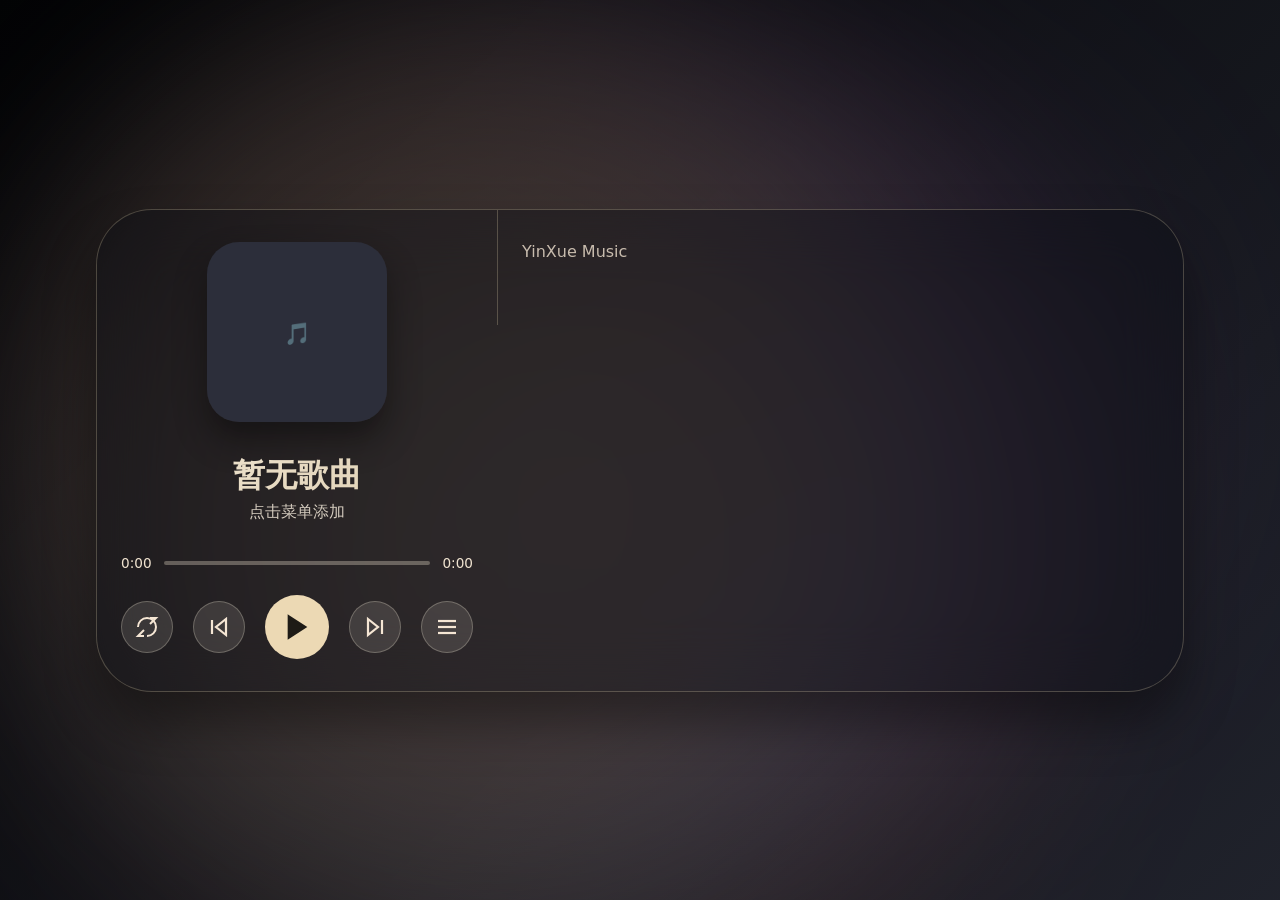
==== commit 468d8728: "Add files via upload" ====
--- a/index.html
+++ b/index.html
@@ -4,766 +4,7 @@
     <meta charset="UTF-8">
     <meta name="viewport" content="width=device-width, initial-scale=1.0, view-fit=cover, user-scalable=no">
     <title>YinXue Music 网页版播放器</title>
-    <style>
-        * {
-            margin: 0;
-            padding: 0;
-            box-sizing: border-box;
-            user-select: none;
-            scrollbar-width: none;
-            -ms-overflow-style: none;
-        }
-        *::-webkit-scrollbar { display: none; }
-
-        .dynamic-bg {
-            position: fixed;
-            top: 0;
-            left: 0;
-            width: 100%;
-            height: 100%;
-            z-index: -3;
-            background-size: cover;
-            background-position: center;
-            background-repeat: no-repeat;
-            filter: blur(60px) saturate(1.6);
-            transform: scale(1.05);
-            transition: background-image 0.6s cubic-bezier(0.2, 0.9, 0.4, 1.2);
-            will-change: background-image;
-        }
-
-        .orbital-auras {
-            position: fixed;
-            top: 0;
-            left: 0;
-            width: 100%;
-            height: 100%;
-            z-index: -2;
-            pointer-events: none;
-            overflow: visible;
-        }
-        .glow {
-            position: absolute;
-            border-radius: 50%;
-            filter: blur(90px);
-            opacity: 0.8;
-            will-change: transform, left, top;
-        }
-        .glow-1 {
-            width: 85vmax;
-            height: 85vmax;
-            background: radial-gradient(circle, rgba(255,200,120,0.7), rgba(255,120,80,0.4), transparent);
-            animation: orbit1 14s infinite linear;
-        }
-        .glow-2 {
-            width: 75vmax;
-            height: 75vmax;
-            background: radial-gradient(circle, rgba(140,120,240,0.75), rgba(80,180,230,0.5), transparent);
-            animation: orbit2 18s infinite linear reverse;
-        }
-        .glow-3 {
-            width: 95vmax;
-            height: 65vmax;
-            background: radial-gradient(circle, rgba(220,150,220,0.7), rgba(180,110,210,0.45), transparent);
-            animation: orbit3 22s infinite linear;
-        }
-        .glow-4 {
-            width: 70vmax;
-            height: 70vmax;
-            background: radial-gradient(circle, rgba(255,240,120,0.7), rgba(255,180,60,0.45), transparent);
-            animation: orbit4 12s infinite linear reverse;
-        }
-        @keyframes orbit1 {
-            0% { left: 10%; top: 20%; transform: translate(-50%, -50%) scale(1); }
-            25% { left: 80%; top: 30%; transform: translate(-50%, -50%) scale(1.1); }
-            50% { left: 70%; top: 70%; transform: translate(-50%, -50%) scale(0.95); }
-            75% { left: 20%; top: 80%; transform: translate(-50%, -50%) scale(1.05); }
-            100% { left: 10%; top: 20%; transform: translate(-50%, -50%) scale(1); }
-        }
-        @keyframes orbit2 {
-            0% { left: 85%; top: 15%; transform: translate(-50%, -50%) scale(1); }
-            33% { left: 20%; top: 40%; transform: translate(-50%, -50%) scale(1.15); }
-            66% { left: 50%; top: 85%; transform: translate(-50%, -50%) scale(0.9); }
-            100% { left: 85%; top: 15%; transform: translate(-50%, -50%) scale(1); }
-        }
-        @keyframes orbit3 {
-            0% { left: 30%; top: 85%; transform: translate(-50%, -50%) scale(1); }
-            50% { left: 70%; top: 20%; transform: translate(-50%, -50%) scale(1.2); }
-            100% { left: 30%; top: 85%; transform: translate(-50%, -50%) scale(1); }
-        }
-        @keyframes orbit4 {
-            0% { left: 50%; top: 50%; transform: translate(-50%, -50%) scale(0.8); }
-            25% { left: 15%; top: 30%; transform: translate(-50%, -50%) scale(1.1); }
-            50% { left: 85%; top: 60%; transform: translate(-50%, -50%) scale(0.9); }
-            75% { left: 40%; top: 85%; transform: translate(-50%, -50%) scale(1.05); }
-            100% { left: 50%; top: 50%; transform: translate(-50%, -50%) scale(0.8); }
-        }
-
-        .bg-overlay {
-            position: fixed;
-            top: 0;
-            left: 0;
-            width: 100%;
-            height: 100%;
-            background: rgba(0, 0, 0, 0.55);
-            z-index: -1;
-            backdrop-filter: brightness(0.85);
-        }
-
-        body {
-            min-height: 100vh;
-            display: flex;
-            align-items: center;
-            justify-content: center;
-            font-family: 'Inter', system-ui, sans-serif;
-            background: #0a0c12;
-            overflow: hidden;
-            position: fixed;
-            width: 100%;
-            height: 100%;
-        }
-
-        .player-app {
-            width: 100%;
-            height: 100vh;
-            position: relative;
-            z-index: 2;
-        }
-
-        .fullscreen-transition-mask {
-            position: fixed;
-            top: 0;
-            left: 0;
-            width: 100%;
-            height: 100%;
-            background: #000;
-            z-index: 2000;
-            opacity: 0;
-            visibility: hidden;
-            transition: opacity 0.4s ease;
-            display: flex;
-            align-items: center;
-            justify-content: center;
-            pointer-events: none;
-        }
-        .fullscreen-transition-mask.active {
-            opacity: 1;
-            visibility: visible;
-            pointer-events: auto;
-        }
-        .transition-text {
-            color: #fff;
-            font-size: 2rem;
-            font-weight: 600;
-            letter-spacing: 2px;
-            text-shadow: 0 0 10px rgba(0,122,255,0.5);
-            opacity: 0;
-            transform: translateY(40px);
-        }
-        .transition-text.animate {
-            animation: textFlyInFadeOut 2s cubic-bezier(0.2, 0.9, 0.4, 1.2) forwards;
-        }
-        @keyframes textFlyInFadeOut {
-            0% { opacity: 0; transform: translateY(40px); }
-            20% { opacity: 1; transform: translateY(0); }
-            80% { opacity: 1; transform: translateY(0); }
-            100% { opacity: 0; transform: translateY(-20px); }
-        }
-
-        .player-app.web-fullscreen {
-            position: fixed;
-            top: 0;
-            left: 0;
-            width: 100%;
-            height: 100%;
-            z-index: 1000;
-            background: transparent;
-        }
-        .player-app.web-fullscreen .dynamic-bg,
-        .player-app.web-fullscreen .bg-overlay,
-        .player-app.web-fullscreen .orbital-auras {
-            position: fixed;
-            width: 100%;
-            height: 100%;
-            z-index: -2;
-        }
-        .player-app.web-fullscreen .mobile-layout {
-            display: none;
-        }
-        .player-app.web-fullscreen .desktop-layout {
-            display: flex;
-            align-items: center;
-            justify-content: center;
-            width: 100%;
-            height: 100%;
-        }
-
-        .desktop-layout {
-            display: flex;
-            align-items: center;
-            justify-content: center;
-            width: 100%;
-            height: 100%;
-        }
-        .fullscreen-glass {
-            width: 85%;
-            max-width: 1400px;
-            background: rgba(12, 14, 20, 0.4);
-            backdrop-filter: blur(32px);
-            border-radius: 56px;
-            border: 1px solid rgba(236, 217, 180, 0.25);
-            box-shadow: 0 30px 50px rgba(0, 0, 0, 0.4);
-            display: flex;
-            overflow: hidden;
-        }
-        .fs-left {
-            flex: 1;
-            padding: 2rem 1.5rem;
-            display: flex;
-            flex-direction: column;
-            justify-content: center;
-            align-items: center;
-            gap: 2rem;
-            background: transparent;
-        }
-        .fs-right {
-            flex: 3;
-            padding: 2rem 2rem 2rem 1.5rem;
-            display: flex;
-            flex-direction: column;
-            border-left: 1px solid rgba(236, 217, 180, 0.25);
-            background: transparent;
-            overflow: hidden;
-            height: 100%;
-        }
-        .fs-lyrics-scroll {
-            flex: 1;
-            overflow-y: auto;
-            padding-right: 6px;
-            max-height: calc(85vh - 80px);
-        }
-        .fs-lyrics-list {
-            display: flex;
-            flex-direction: column;
-            gap: 1rem;
-            align-items: stretch;
-            padding-bottom: 2rem;
-        }
-        .fs-cover-img {
-            width: 180px;
-            height: 180px;
-            border-radius: 32px;
-            overflow: hidden;
-            box-shadow: 0 18px 32px rgba(0, 0, 0, 0.4);
-            cursor: pointer;
-            transition: transform 0.3s cubic-bezier(0.2, 0.9, 0.4, 1.2);
-        }
-        .fs-cover-img:hover { transform: scale(1.02); }
-        .fs-cover-img img { width: 100%; height: 100%; object-fit: cover; }
-        .fs-song-meta { cursor: pointer; text-align: center; width: 100%; }
-        .fs-song-title {
-            font-size: 2rem;
-            font-weight: 700;
-            background: linear-gradient(135deg, #F1E6D4, #DDCEB0);
-            -webkit-background-clip: text;
-            background-clip: text;
-            color: transparent;
-            margin-bottom: 0.25rem;
-        }
-        .fs-song-artist { font-size: 1rem; color: #d4cbbe; }
-        .fs-controls {
-            display: flex;
-            flex-direction: column;
-            gap: 1.5rem;
-            width: 100%;
-        }
-        .fs-progress-area {
-            display: flex;
-            align-items: center;
-            gap: 12px;
-            font-size: 0.85rem;
-            color: #f0e3d0;
-        }
-        .fs-progress-bar {
-            flex: 1;
-            height: 4px;
-            background: rgba(255, 245, 220, 0.3);
-            border-radius: 20px;
-            cursor: pointer;
-        }
-        .fs-progress-fill {
-            width: 0%;
-            height: 100%;
-            background: #ecd9b4;
-            border-radius: 20px;
-        }
-        .fs-buttons {
-            display: flex;
-            justify-content: center;
-            align-items: center;
-            gap: 20px;
-        }
-        .fs-btn {
-            background: rgba(255, 245, 225, 0.12);
-            border: 1px solid rgba(255, 245, 225, 0.25);
-            width: 52px;
-            height: 52px;
-            border-radius: 40px;
-            font-size: 1.4rem;
-            cursor: pointer;
-            color: #f5e6d4;
-            transition: all 0.2s ease;
-        }
-        .fs-btn.play-pause {
-            background: #ecd9b4;
-            border: none;
-            color: #1e1b16;
-            width: 64px;
-            height: 64px;
-            font-size: 1.8rem;
-        }
-        .fs-btn.repeat-active {
-            background: rgba(236, 217, 180, 0.7);
-            border-color: #ecd9b4;
-            color: #fff;
-        }
-
-        .fs-lyric-item {
-            width: 100%;
-            transition: all 0.45s cubic-bezier(0.2, 0.85, 0.4, 1);
-            cursor: pointer;
-            opacity: 0.55;
-            padding: 6px 0px 6px 0px;
-        }
-        .fs-lyric-item.left { text-align: left; }
-        .fs-lyric-item.right { text-align: right; }
-        .fs-lyric-item.center { text-align: center; }
-        .fs-lyric-text-wrapper { display: inline-block; position: relative; }
-        .fs-lyric-text {
-            font-size: 1.4rem;
-            color: #f0e2cf;
-            display: inline-block;
-            padding: 0 6px;
-            transition: all 0.45s cubic-bezier(0.2, 0.85, 0.4, 1);
-        }
-        .fs-singer-name {
-            font-size: 0.7rem;
-            color: #f0e2cf;
-            opacity: 0.8;
-            margin: 0 4px;
-            display: inline-block;
-        }
-        .fs-lyric-item.right .fs-singer-name { order: -1; margin-right: 8px; margin-left: 0; }
-        .fs-lyric-item.left .fs-singer-name { margin-left: 8px; margin-right: 0; }
-        .fs-lyric-item.center .fs-singer-name { display: none; }
-        .fs-lyric-item.left .fs-lyric-text-wrapper { border-left: 2px solid transparent; padding-left: 12px; transition: border-color 0.45s cubic-bezier(0.2, 0.85, 0.4, 1); }
-        .fs-lyric-item.right .fs-lyric-text-wrapper { border-right: 2px solid transparent; padding-right: 12px; transition: border-color 0.45s cubic-bezier(0.2, 0.85, 0.4, 1); }
-        .fs-lyric-item.center .fs-lyric-text-wrapper { border-left: 2px solid transparent; border-right: 2px solid transparent; padding: 0 12px; transition: border-color 0.45s cubic-bezier(0.2, 0.85, 0.4, 1); }
-        .fs-lyric-item.active .fs-lyric-text-wrapper { border-left-color: #ecd9b4; border-right-color: #ecd9b4; }
-        .fs-lyric-item.active { opacity: 1; }
-        .fs-lyric-item.active .fs-lyric-text {
-            color: #FFF6E5;
-            font-weight: 600;
-            text-shadow: 0 0 4px rgba(236,217,180,0.3);
-        }
-        .fs-lyric-item.sung .fs-lyric-text { opacity: 0.2; font-size: 1.2rem; }
-        .fs-interlude-dots { display: flex; gap: 10px; padding: 10px 0 10px 16px; }
-        .fs-dot {
-            width: 5px; height: 5px;
-            background: #ecd9b4;
-            border-radius: 50%;
-            animation: breathe 2.2s infinite ease-in-out;
-        }
-        @keyframes breathe {
-            0% { opacity: 0.3; transform: scale(0.7); }
-            50% { opacity: 1; transform: scale(1.2); background-color: #ecd9b4; }
-            100% { opacity: 0.3; transform: scale(0.7); }
-        }
-        .fs-interlude-dots.hidden { display: none; }
-
-        .mobile-layout {
-            display: flex;
-            flex-direction: column;
-            height: 100%;
-            background: rgba(12, 14, 20, 0.4);
-            backdrop-filter: blur(28px);
-        }
-        .mobile-lyrics-header { padding: 1.2rem 1.2rem 0.5rem 1.2rem; flex-shrink: 0; }
-        .mobile-lyrics-header .lyrics-header { font-size: 0.7rem; text-transform: uppercase; color: #cfc2a8; letter-spacing: 1px; }
-        .mobile-layout .lyrics-container { flex: 1; overflow-y: auto; padding: 0 1.2rem 0.5rem 1.2rem; }
-        .mobile-layout .lyrics-list { display: flex; flex-direction: column; gap: 1.2rem; align-items: stretch; padding-bottom: 2rem; }
-        .lyric-item {
-            width: 100%;
-            transition: all 0.35s cubic-bezier(0.2, 0.85, 0.4, 1);
-            line-height: 1.45;
-            cursor: pointer;
-            opacity: 0.55;
-            padding: 4px 0px 4px 0px;
-        }
-        .lyric-item.left { text-align: left; }
-        .lyric-item.right { text-align: right; }
-        .lyric-item.center { text-align: center; }
-        .lyric-text-wrapper { display: inline-block; position: relative; }
-        .lyric-text {
-            font-size: 1.1rem;
-            color: #e8dccc;
-            display: inline-block;
-            padding: 0 6px;
-            transition: all 0.35s cubic-bezier(0.2, 0.85, 0.4, 1);
-        }
-        .singer-name {
-            font-size: 0.6rem;
-            color: #e8dccc;
-            opacity: 0.8;
-            display: inline-block;
-            letter-spacing: 0.5px;
-        }
-        .lyric-item.right .singer-name { order: -1; margin-right: 6px; margin-left: 0; }
-        .lyric-item.left .singer-name { margin-left: 6px; margin-right: 0; }
-        .lyric-item.center .singer-name { display: none; }
-        .lyric-item.left .lyric-text-wrapper { border-left: 2px solid transparent; padding-left: 8px; transition: border-color 0.35s cubic-bezier(0.2, 0.85, 0.4, 1); }
-        .lyric-item.right .lyric-text-wrapper { border-right: 2px solid transparent; padding-right: 8px; transition: border-color 0.35s cubic-bezier(0.2, 0.85, 0.4, 1); }
-        .lyric-item.center .lyric-text-wrapper { border-left: 2px solid transparent; border-right: 2px solid transparent; padding: 0 8px; transition: border-color 0.35s cubic-bezier(0.2, 0.85, 0.4, 1); }
-        .lyric-item.active .lyric-text-wrapper { border-left-color: #ecd9b4; border-right-color: #ecd9b4; }
-        .lyric-item.active { opacity: 1; }
-        .lyric-item.active .lyric-text {
-            color: #FFF6E5;
-            font-weight: 600;
-            text-shadow: 0 0 4px rgba(236,217,180,0.3);
-        }
-        .lyric-item.sung .lyric-text { opacity: 0.2; font-size: 0.95rem; }
-        .lyric-item.upcoming .lyric-text { opacity: 0.55; font-size: 1.05rem; }
-        .interlude-dots { display: flex; gap: 10px; padding: 8px 0 8px 12px; }
-        .dot {
-            width: 5px; height: 5px;
-            background: #ecd9b4;
-            border-radius: 50%;
-            animation: breathe 2.2s infinite ease-in-out;
-        }
-        .interlude-dots.hidden { display: none; }
-
-        .mobile-layout .control-bar {
-            background: rgba(8, 10, 16, 0.45);
-            backdrop-filter: blur(28px);
-            border-top: 1px solid rgba(236, 217, 180, 0.15);
-            border-radius: 24px 24px 0 0;
-            padding: 1rem 1.2rem 1.5rem;
-            display: flex;
-            flex-direction: column;
-            gap: 1rem;
-            flex-shrink: 0;
-        }
-        .info-row { display: flex; justify-content: space-between; align-items: center; gap: 1rem; }
-        .song-info { flex: 1; cursor: pointer; touch-action: pan-y; }
-        .song-title-bottom {
-            font-size: 1.2rem;
-            font-weight: 650;
-            background: linear-gradient(135deg, #F1E6D4, #DDCEB0);
-            -webkit-background-clip: text;
-            background-clip: text;
-            color: transparent;
-        }
-        .song-artist-bottom { font-size: 0.75rem; color: #cfc3ae; }
-        .cover-thumb { width: 54px; height: 54px; border-radius: 16px; overflow: hidden; cursor: pointer; }
-        .cover-thumb img { width: 100%; height: 100%; object-fit: cover; }
-        .progress-area { display: flex; align-items: center; gap: 10px; font-size: 0.7rem; color: #e2d4c0; }
-        .progress-bar-bg { flex: 1; height: 3px; background: rgba(255, 245, 220, 0.3); border-radius: 20px; cursor: pointer; }
-        .progress-fill { width: 0%; height: 100%; background: #ecd9b4; border-radius: 20px; }
-        .buttons { display: flex; justify-content: center; align-items: center; gap: 12px; margin-top: 0.2rem; }
-        .ctrl-btn {
-            background: rgba(255, 245, 225, 0.12);
-            border: 1px solid rgba(255, 245, 225, 0.25);
-            width: 44px;
-            height: 44px;
-            border-radius: 30px;
-            font-size: 1.2rem;
-            cursor: pointer;
-            color: #f5e6d4;
-            transition: all 0.2s ease;
-        }
-        .ctrl-btn.play-pause {
-            background: #ecd9b4;
-            border: none;
-            color: #1e1b16;
-            width: 54px;
-            height: 54px;
-            font-size: 1.5rem;
-        }
-        .ctrl-btn.repeat-active {
-            background: rgba(236, 217, 180, 0.6);
-            border-color: #ecd9b4;
-            color: #fff;
-        }
-
-        @media (max-width: 900px) {
-            .fullscreen-glass { width: 95%; }
-            .fs-cover-img { width: 140px; height: 140px; }
-            .fs-song-title { font-size: 1.5rem; }
-            .fs-btn { width: 44px; height: 44px; font-size: 1.2rem; }
-            .fs-btn.play-pause { width: 54px; height: 54px; font-size: 1.5rem; }
-            .desktop-layout { display: none !important; }
-            .mobile-layout { display: flex !important; }
-            .player-app.web-fullscreen .mobile-layout { display: none !important; }
-            .player-app.web-fullscreen .desktop-layout { display: flex !important; }
-        }
-        @media (min-width: 901px) {
-            .mobile-layout { display: none !important; }
-            .desktop-layout { display: flex !important; }
-        }
-
-        .playlist-modal {
-            position: fixed;
-            top: 0;
-            left: 0;
-            width: 100%;
-            height: 100%;
-            background: rgba(0, 0, 0, 0.6);
-            backdrop-filter: blur(24px);
-            display: flex;
-            align-items: center;
-            justify-content: center;
-            z-index: 1100;
-            visibility: hidden;
-            opacity: 0;
-            transition: opacity 0.3s ease, visibility 0s linear 0.3s;
-        }
-        .playlist-modal.show { visibility: visible; opacity: 1; transition: opacity 0.3s ease; }
-        .playlist-modal-content {
-            background: rgba(30, 32, 44, 0.75);
-            backdrop-filter: blur(40px);
-            border-radius: 48px;
-            width: 90%;
-            max-width: 750px;
-            max-height: 85vh;
-            overflow-y: auto;
-            padding: 1.8rem;
-            border: 1px solid rgba(255, 255, 255, 0.2);
-            box-shadow: 0 25px 45px rgba(0, 0, 0, 0.4);
-            color: #f0e2cf;
-        }
-        .playlist-modal-header {
-            display: flex;
-            justify-content: space-between;
-            align-items: center;
-            margin-bottom: 1.5rem;
-            font-size: 1.3rem;
-            font-weight: 600;
-            border-bottom: 1px solid rgba(255, 255, 255, 0.2);
-            padding-bottom: 0.8rem;
-        }
-        .playlist-modal-header h3 { color: #ecd9b4; font-weight: 500; }
-        .close-playlist-modal, .settings-back-btn {
-            background: transparent !important;
-            border: none !important;
-            font-size: 1.2rem;
-            cursor: pointer;
-            color: #cfc3ae !important;
-            transition: 0.2s;
-            padding: 0;
-            line-height: 1;
-            margin-left: 12px;
-        }
-        .close-playlist-modal:hover, .settings-back-btn:hover { color: #ecd9b4 !important; }
-        .settings-btn {
-            background: rgba(236,217,180,0.15);
-            border: none;
-            font-size: 1rem;
-            font-weight: 500;
-            cursor: pointer;
-            color: #ecd9b4;
-            margin-right: 12px;
-            transition: 0.2s;
-            padding: 4px 12px;
-            border-radius: 40px;
-        }
-        .settings-btn:hover { background: rgba(236,217,180,0.3); color: #fff5e8; }
-        .setting-group { margin-bottom: 1.5rem; }
-        .setting-group label { display: block; font-size: 0.85rem; margin-bottom: 8px; color: #ecd9b4; font-weight: 500; }
-        .setting-group input, .setting-group select {
-            width: 100%;
-            background: rgba(0,0,0,0.5);
-            border: 1px solid rgba(236,217,180,0.4);
-            border-radius: 40px;
-            padding: 8px 12px;
-            color: white;
-            font-size: 0.9rem;
-        }
-        /* 垂直滑块布局 */
-        .eq-grid {
-            display: flex;
-            flex-wrap: wrap;
-            justify-content: space-between;
-            gap: 16px;
-        }
-        .eq-item {
-            flex: 1;
-            min-width: 50px;
-            display: flex;
-            flex-direction: column;
-            align-items: center;
-            gap: 8px;
-        }
-        .eq-label {
-            font-size: 0.75rem;
-            color: #ecd9b4;
-            text-align: center;
-        }
-        /* 垂直滑块样式 */
-        .eq-slider-vertical {
-            -webkit-appearance: slider-vertical;
-            width: 6px;
-            height: 100px;
-            background: rgba(236,217,180,0.3);
-            border-radius: 10px;
-            cursor: pointer;
-        }
-        .eq-slider-vertical::-webkit-slider-thumb {
-            -webkit-appearance: none;
-            width: 14px;
-            height: 14px;
-            border-radius: 50%;
-            background: #ecd9b4;
-            cursor: pointer;
-        }
-        .eq-value {
-            font-size: 0.7rem;
-            color: #ecd9b4;
-        }
-        .preset-buttons {
-            display: flex;
-            flex-wrap: wrap;
-            gap: 10px;
-            margin: 15px 0;
-        }
-        .preset-btn, .reset-eq-btn {
-            background: rgba(236,217,180,0.15);
-            border: 1px solid rgba(236,217,180,0.3);
-            border-radius: 30px;
-            padding: 6px 14px;
-            font-size: 0.75rem;
-            cursor: pointer;
-            color: #cfc3ae;
-            transition: 0.2s;
-        }
-        .preset-btn:hover, .reset-eq-btn:hover {
-            background: rgba(236,217,180,0.35);
-            color: #fff5e8;
-        }
-        .toggle-switch {
-            display: flex;
-            align-items: center;
-            justify-content: space-between;
-            background: rgba(0,0,0,0.4);
-            border-radius: 40px;
-            padding: 6px 12px;
-        }
-        .toggle-switch span { font-size: 0.85rem; }
-        .toggle-switch input {
-            width: 40px;
-            height: 20px;
-            appearance: none;
-            background: #3a3c48;
-            border-radius: 20px;
-            position: relative;
-            cursor: pointer;
-        }
-        .toggle-switch input:checked { background: #ecd9b4; }
-        .toggle-switch input::before {
-            content: '';
-            width: 16px;
-            height: 16px;
-            background: white;
-            border-radius: 50%;
-            position: absolute;
-            top: 2px;
-            left: 2px;
-            transition: 0.2s;
-        }
-        .toggle-switch input:checked::before { left: 22px; }
-        .settings-panel { display: none; }
-        .settings-panel.active { display: block; }
-        .main-panel { display: block; }
-        .main-panel.hide { display: none; }
-        .range-value { display: inline-block; margin-left: 8px; font-size: 0.8rem; }
-        .playlist-song-list { max-height: 400px; overflow-y: auto; margin-bottom: 1rem; }
-        .playlist-song-item {
-            display: flex;
-            align-items: center;
-            gap: 14px;
-            background: rgba(255, 255, 255, 0.08);
-            border-radius: 60px;
-            padding: 10px 16px;
-            margin-bottom: 10px;
-            cursor: pointer;
-            transition: all 0.25s ease;
-        }
-        .playlist-song-item:hover { background: rgba(236, 217, 180, 0.25); }
-        .playlist-song-cover { width: 44px; height: 44px; border-radius: 12px; object-fit: cover; }
-        .playlist-song-info { flex: 1; }
-        .playlist-song-name { font-weight: 600; font-size: 0.95rem; }
-        .playlist-song-artist { font-size: 0.7rem; opacity: 0.7; }
-        .playlist-delete-btn {
-            background: transparent !important;
-            border: none !important;
-            color: #cfc3ae !important;
-            font-size: 1.2rem;
-            cursor: pointer;
-        }
-        .playlist-delete-btn:hover { color: #ffaa88 !important; }
-        .playlist-add-section {
-            border-top: 1px solid rgba(255, 255, 255, 0.2);
-            padding-top: 1rem;
-            margin-top: 0.5rem;
-            display: flex;
-            flex-direction: column;
-            gap: 12px;
-        }
-        .playlist-add-title { font-size: 0.9rem; margin-bottom: 0.2rem; color: #ecd9b4; }
-        .file-input-group { margin: 10px 0; }
-        .file-label { display: block; font-size: 0.75rem; opacity: 0.8; margin-bottom: 4px; }
-        .playlist-modal input[type="file"] {
-            background: rgba(0, 0, 0, 0.4);
-            border: 1px solid rgba(236, 217, 180, 0.4);
-            border-radius: 40px;
-            padding: 8px 12px;
-            width: 100%;
-            color: white;
-        }
-        .add-song-submit {
-            background: #ecd9b4 !important;
-            border: none !important;
-            border-radius: 40px !important;
-            padding: 10px 20px !important;
-            color: #1e1b16 !important;
-            font-weight: 600 !important;
-            cursor: pointer;
-            margin-top: 10px;
-            width: 100%;
-        }
-        .demo-song-btn, .marry-song-btn {
-            background: rgba(236, 217, 180, 0.2) !important;
-            border: 1px solid rgba(236, 217, 180, 0.5) !important;
-            border-radius: 40px !important;
-            padding: 10px 20px !important;
-            color: #ecd9b4 !important;
-            font-weight: 500 !important;
-            cursor: pointer;
-            width: 100%;
-            text-align: center;
-            transition: 0.2s;
-        }
-        .demo-song-btn:hover, .marry-song-btn:hover {
-            background: rgba(236, 217, 180, 0.4) !important;
-            color: #fff5e8 !important;
-        }
-		/* 间奏呼吸点位置控制 */
-.fs-interlude-dots { justify-content: flex-start; }
-.fs-interlude-dots.right { justify-content: flex-end; }
-.fs-interlude-dots.center { justify-content: center; }
-
-.interlude-dots { justify-content: flex-start; }
-.interlude-dots.right { justify-content: flex-end; }
-.interlude-dots.center { justify-content: center; }
-    </style>
+    <link rel="stylesheet" href="style.css">
 </head>
 <body>
 <div class="dynamic-bg" id="dynamicBg"></div>
@@ -790,11 +31,26 @@
                         <span class="time-duration" id="fullscreenDuration">0:00</span>
                     </div>
                     <div class="fs-buttons">
-                        <button class="fs-btn" id="fullscreenRepeatBtn">↻</button>
-                        <button class="fs-btn" id="fullscreenPrevBtn">⏮</button>
-                        <button class="fs-btn play-pause" id="fullscreenPlayPause">▶</button>
-                        <button class="fs-btn" id="fullscreenNextBtn">⏭</button>
-                        <button class="fs-btn" id="fullscreenMenuBtn">☰</button>
+                        <!-- 重复按钮 SVG -->
+                        <button class="fs-btn" id="fullscreenRepeatBtn">
+                            <svg viewBox="0 0 24 24"><path d="M3 12a9 9 0 0 1 9-9 9 9 0 0 1 9 9 9 9 0 0 1-9 9" stroke="currentColor" stroke-width="2" fill="none"/><polyline points="9 15 3 21 9 21" stroke="currentColor" stroke-width="2" fill="none"/><polyline points="15 9 21 3 15 3" stroke="currentColor" stroke-width="2" fill="none"/></svg>
+                        </button>
+                        <!-- 上一首 SVG -->
+                        <button class="fs-btn" id="fullscreenPrevBtn">
+                            <svg viewBox="0 0 24 24"><polygon points="19 20 9 12 19 4 19 20" stroke="currentColor" stroke-width="2.2" fill="none"/><line x1="5" y1="19" x2="5" y2="5" stroke="currentColor" stroke-width="2.2"/></svg>
+                        </button>
+                        <!-- 播放/暂停 SVG -->
+                        <button class="fs-btn play-pause" id="fullscreenPlayPause">
+                            <svg viewBox="0 0 24 24" id="fullscreenPlayIcon"><polygon points="5 3 19 12 5 21 5 3" stroke="currentColor" stroke-width="2" fill="currentColor"/></svg>
+                        </button>
+                        <!-- 下一首 SVG -->
+                        <button class="fs-btn" id="fullscreenNextBtn">
+                            <svg viewBox="0 0 24 24"><polygon points="5 4 15 12 5 20 5 4" stroke="currentColor" stroke-width="2.2" fill="none"/><line x1="19" y1="5" x2="19" y2="19" stroke="currentColor" stroke-width="2.2"/></svg>
+                        </button>
+                        <!-- 菜单按钮 SVG -->
+                        <button class="fs-btn" id="fullscreenMenuBtn">
+                            <svg viewBox="0 0 24 24"><line x1="3" y1="6" x2="21" y2="6" stroke="currentColor" stroke-width="2.2"/><line x1="3" y1="12" x2="21" y2="12" stroke="currentColor" stroke-width="2.2"/><line x1="3" y1="18" x2="21" y2="18" stroke="currentColor" stroke-width="2.2"/></svg>
+                        </button>
                     </div>
                 </div>
             </div>
@@ -822,11 +78,26 @@
                 <span class="time-duration" id="mobileDuration">0:00</span>
             </div>
             <div class="buttons">
-                <button class="ctrl-btn" id="mobileRepeatBtn">↻</button>
-                <button class="ctrl-btn" id="mobilePrevBtn">⏮</button>
-                <button class="ctrl-btn play-pause" id="mobilePlayPause">▶</button>
-                <button class="ctrl-btn" id="mobileNextBtn">⏭</button>
-                <button class="ctrl-btn" id="mobileMenuBtn">☰</button>
+                <!-- 重复按钮 SVG -->
+                <button class="ctrl-btn" id="mobileRepeatBtn">
+                    <svg viewBox="0 0 24 24"><path d="M3 12a9 9 0 0 1 9-9 9 9 0 0 1 9 9 9 9 0 0 1-9 9" stroke="currentColor" stroke-width="2" fill="none"/><polyline points="9 15 3 21 9 21" stroke="currentColor" stroke-width="2" fill="none"/><polyline points="15 9 21 3 15 3" stroke="currentColor" stroke-width="2" fill="none"/></svg>
+                </button>
+                <!-- 上一首 SVG -->
+                <button class="ctrl-btn" id="mobilePrevBtn">
+                    <svg viewBox="0 0 24 24"><polygon points="19 20 9 12 19 4 19 20" stroke="currentColor" stroke-width="2.2" fill="none"/><line x1="5" y1="19" x2="5" y2="5" stroke="currentColor" stroke-width="2.2"/></svg>
+                </button>
+                <!-- 播放/暂停 SVG -->
+                <button class="ctrl-btn play-pause" id="mobilePlayPause">
+                    <svg viewBox="0 0 24 24" id="mobilePlayIcon"><polygon points="5 3 19 12 5 21 5 3" stroke="currentColor" stroke-width="2" fill="currentColor"/></svg>
+                </button>
+                <!-- 下一首 SVG -->
+                <button class="ctrl-btn" id="mobileNextBtn">
+                    <svg viewBox="0 0 24 24"><polygon points="5 4 15 12 5 20 5 4" stroke="currentColor" stroke-width="2.2" fill="none"/><line x1="19" y1="5" x2="19" y2="19" stroke="currentColor" stroke-width="2.2"/></svg>
+                </button>
+                <!-- 菜单按钮 SVG -->
+                <button class="ctrl-btn" id="mobileMenuBtn">
+                    <svg viewBox="0 0 24 24"><line x1="3" y1="6" x2="21" y2="6" stroke="currentColor" stroke-width="2.2"/><line x1="3" y1="12" x2="21" y2="12" stroke="currentColor" stroke-width="2.2"/><line x1="3" y1="18" x2="21" y2="18" stroke="currentColor" stroke-width="2.2"/></svg>
+                </button>
             </div>
             
         </div>
@@ -916,673 +187,6 @@
         </div>
     </div>
 </div>
-
-<script>
-    // ---------- 歌词解析 ----------
-    function parseLyricsFull(content) {
-        if (content.charCodeAt(0) === 0xFEFF) content = content.slice(1);
-        const lines = content.split(/\r?\n/).filter(l => l.trim());
-        let songName = "未知歌曲", artistAlbum = "未知艺术家";
-        if (lines.length >= 1) songName = lines[0].trim();
-        if (lines.length >= 2) artistAlbum = lines[1].trim();
-        const timeline = [];
-        let currentAlign = "left";
-        let currentSinger = "";
-        for (let line of lines) {
-            let dirMatch = line.match(/^\[(left|right|all|center)\]\s*(.*?)[：:]\s*$/);
-            if (dirMatch) {
-                const dir = dirMatch[1];
-                let singerRaw = dirMatch[2].trim();
-                if (dir === "left") { currentAlign = "left"; currentSinger = singerRaw || ""; }
-                else if (dir === "right") { currentAlign = "right"; currentSinger = singerRaw || ""; }
-                else if (dir === "all" || dir === "center") { currentAlign = "center"; currentSinger = ""; }
-                continue;
-            }
-            let otherMatch = line.match(/^\[other\]\s*(.*?)[：:]\s*$/);
-            if (otherMatch) {
-                currentAlign = "left";
-                currentSinger = otherMatch[1].trim() || "";
-                continue;
-            }
-            const regex = /(?:\[)?(\d{1,2}):(\d{1,2})\.(\d{1,6})(?:\])?\s*(.+)/;
-            const m = line.match(regex);
-            if (m) {
-                const minutes = parseInt(m[1], 10);
-                const seconds = parseInt(m[2], 10);
-                let msStr = m[3];
-                let millis = parseInt(msStr, 10);
-                if (isNaN(millis)) millis = 0;
-                else if (msStr.length === 1) millis *= 100;
-                else if (msStr.length === 2) millis *= 10;
-                let text = m[4].trim();
-                if (text) {
-                    const timeSec = minutes * 60 + seconds + millis / 1000;
-                    timeline.push({ time: parseFloat(timeSec.toFixed(3)), text, align: currentAlign, singer: currentSinger });
-                }
-            }
-        }
-        timeline.sort((a,b)=>a.time-b.time);
-        return { songName, artistAlbum, timeline };
-    }
-
-    // ---------- Web Audio 均衡器 (8段) ----------
-    let audioCtx = null, sourceNode = null, gainNode = null;
-    let filters = [];
-    let surroundEnabled = false;
-    let pannerNode = null;
-    let surroundAnim = null;
-    let surroundTime = 0;
-
-    const eqFreqs = [60, 150, 400, 1000, 2400, 6000, 10000, 16000];
-    let eqValues = [0,0,0,0,0,0,0,0];
-
-    function initAudioContext() {
-        if (!audioCtx && window.AudioContext) {
-            audioCtx = new (window.AudioContext || window.webkitAudioContext)();
-            gainNode = audioCtx.createGain();
-            for (let i = 0; i < eqFreqs.length; i++) {
-                let filter = audioCtx.createBiquadFilter();
-                filter.type = 'peaking';
-                filter.frequency.value = eqFreqs[i];
-                filter.Q.value = 1;
-                filter.gain.value = eqValues[i];
-                filters.push(filter);
-            }
-            if (filters.length) {
-                let prev = filters[0];
-                for (let i = 1; i < filters.length; i++) {
-                    filters[i-1].connect(filters[i]);
-                }
-                filters[filters.length-1].connect(gainNode);
-            } else {
-                gainNode.connect(audioCtx.destination);
-            }
-            gainNode.connect(audioCtx.destination);
-        }
-    }
-
-    function applyEQ() {
-        if (!filters.length) return;
-        for (let i = 0; i < filters.length; i++) {
-            filters[i].gain.value = eqValues[i];
-        }
-    }
-
-    function setupSurround() {
-        if (!audioCtx) return;
-        if (surroundEnabled) {
-            if (!pannerNode) {
-                pannerNode = audioCtx.createStereoPanner();
-                pannerNode.pan.value = 0;
-            }
-            if (filters.length) {
-                filters[filters.length-1].disconnect();
-                filters[filters.length-1].connect(pannerNode);
-                pannerNode.connect(gainNode);
-            } else {
-                if (sourceNode) sourceNode.disconnect();
-                sourceNode = audioCtx.createMediaElementSource(audio);
-                sourceNode.connect(pannerNode);
-                pannerNode.connect(gainNode);
-            }
-            startSurroundAnimation();
-        } else {
-            if (pannerNode) {
-                pannerNode.disconnect();
-                if (filters.length) {
-                    filters[filters.length-1].disconnect();
-                    filters[filters.length-1].connect(gainNode);
-                } else if (sourceNode) {
-                    sourceNode.disconnect();
-                    sourceNode = audioCtx.createMediaElementSource(audio);
-                    sourceNode.connect(gainNode);
-                }
-            }
-            if (surroundAnim) cancelAnimationFrame(surroundAnim);
-        }
-    }
-
-    function startSurroundAnimation() {
-        if (surroundAnim) cancelAnimationFrame(surroundAnim);
-        if (!surroundEnabled || !pannerNode) return;
-        function animate() {
-            if (!surroundEnabled || !pannerNode || !audioCtx || !audioCtx.destination) return;
-            surroundTime += 0.016;
-            const pan = Math.sin(surroundTime * 0.8) * 0.6;
-            pannerNode.pan.value = pan;
-            surroundAnim = requestAnimationFrame(animate);
-        }
-        animate();
-    }
-
-    function connectEQToAudio() {
-        if (!audioCtx || !sourceNode) return;
-        try {
-            if (sourceNode.mediaElement) sourceNode.disconnect();
-            sourceNode = audioCtx.createMediaElementSource(audio);
-            if (filters.length) {
-                sourceNode.connect(filters[0]);
-            } else {
-                sourceNode.connect(gainNode);
-            }
-            if (surroundEnabled && pannerNode) {
-                if (filters.length) {
-                    filters[filters.length-1].disconnect();
-                    filters[filters.length-1].connect(pannerNode);
-                    pannerNode.connect(gainNode);
-                } else {
-                    sourceNode.disconnect();
-                    sourceNode.connect(pannerNode);
-                    pannerNode.connect(gainNode);
-                }
-            }
-            gainNode.gain.value = userSettings.volume / 100;
-        } catch(e) { console.warn("EQ连接失败", e); }
-    }
-
-    // 预设
-    const presets = {
-        flat: [0,0,0,0,0,0,0,0],
-        pop: [2,3,4,3,2,1,0,0],
-        classical: [2,3,4,4,3,2,1,1],
-        bassBoost: [6,5,4,0,0,0,0,0],
-        trebleBoost: [0,0,0,0,2,4,5,6],
-        bassCut: [-4,-3,-2,0,0,0,0,0],
-        trebleCut: [0,0,0,0,-2,-3,-4,-5],
-        guitar: [3,2,1,2,3,4,3,2],
-        vocalClear: [-11, -9, -2, 12, -12, 12, 4, 9]
-    };
-    function applyPreset(name) {
-        const vals = presets[name];
-        if (vals) {
-            for (let i=0; i<eqValues.length; i++) eqValues[i] = vals[i];
-            for (let i=0; i<eqSliders.length; i++) {
-                eqSliders[i].value = eqValues[i];
-                eqValuesDisplay[i].innerText = eqValues[i];
-            }
-            applyEQ();
-            saveSettings();
-        }
-    }
-    function resetEQ() {
-        eqValues.fill(0);
-        for (let i=0; i<eqSliders.length; i++) {
-            eqSliders[i].value = 0;
-            eqValuesDisplay[i].innerText = 0;
-        }
-        applyEQ();
-        saveSettings();
-    }
-
-    let eqSliders = [], eqValuesDisplay = [];
-    function buildEQGrid() {
-        const container = document.getElementById('eqGrid');
-        container.innerHTML = '';
-        for (let i=0; i<eqFreqs.length; i++) {
-            const itemDiv = document.createElement('div');
-            itemDiv.className = 'eq-item';
-            const label = document.createElement('div');
-            label.className = 'eq-label';
-            label.innerText = eqFreqs[i] + 'Hz';
-            const slider = document.createElement('input');
-            slider.type = 'range';
-            slider.min = -12;
-            slider.max = 12;
-            slider.step = 1;
-            slider.value = eqValues[i];
-            slider.classList.add('eq-slider-vertical');
-            // 垂直滑块属性
-            slider.style.height = '100px';
-            slider.style.width = '6px';
-            const valueSpan = document.createElement('span');
-            valueSpan.className = 'eq-value';
-            valueSpan.innerText = eqValues[i];
-            slider.addEventListener('input', (idx => (e) => {
-                eqValues[idx] = parseInt(e.target.value);
-                valueSpan.innerText = eqValues[idx];
-                applyEQ();
-                saveSettings();
-            })(i));
-            itemDiv.appendChild(label);
-            itemDiv.appendChild(slider);
-            itemDiv.appendChild(valueSpan);
-            container.appendChild(itemDiv);
-            eqSliders.push(slider);
-            eqValuesDisplay.push(valueSpan);
-        }
-    }
-
-    // ---------- 播放器核心 ----------
-    let playlist = [], currentSongId = null;
-    let isPlaying = false, animFrame = null, isRepeat = false;
-    let audio = new Audio();
-    let userSettings = {
-        volume: 80,
-        lyricFontSize: 18,
-        lyricOffset: 80,
-        renderQuality: "high",
-        idleTimeout: 0,
-        surround: false,
-        eqValues: [0,0,0,0,0,0,0,0]
-    };
-    let idleTimer = null;
-
-    // DOM 元素引用
-    const fsCoverImg = document.getElementById('fullscreenCoverImg'), fsSongTitle = document.getElementById('fullscreenSongTitle'), fsArtist = document.getElementById('fullscreenArtist');
-    const fsPlayPause = document.getElementById('fullscreenPlayPause'), fsPrevBtn = document.getElementById('fullscreenPrevBtn'), fsNextBtn = document.getElementById('fullscreenNextBtn');
-    const fsProgressFill = document.getElementById('fullscreenProgressFill'), fsProgressBg = document.getElementById('fullscreenProgressBg'), fsCurrentTime = document.getElementById('fullscreenCurrentTime'), fsDuration = document.getElementById('fullscreenDuration');
-    const fsRepeatBtn = document.getElementById('fullscreenRepeatBtn'), fsMenuBtn = document.getElementById('fullscreenMenuBtn'), fsLyricsList = document.getElementById('fullscreenLyricsList'), fsLyricsScroll = document.getElementById('fullscreenLyricsScroll');
-    const mobileCoverImg = document.getElementById('mobileCoverImg'), mobileSongTitle = document.getElementById('mobileSongTitle'), mobileArtist = document.getElementById('mobileArtist');
-    const mobilePlayPause = document.getElementById('mobilePlayPause'), mobilePrevBtn = document.getElementById('mobilePrevBtn'), mobileNextBtn = document.getElementById('mobileNextBtn');
-    const mobileProgressFill = document.getElementById('mobileProgressFill'), mobileProgressBg = document.getElementById('mobileProgressBg'), mobileCurrentTime = document.getElementById('mobileCurrentTime'), mobileDuration = document.getElementById('mobileDuration');
-    const mobileRepeatBtn = document.getElementById('mobileRepeatBtn'), mobileMenuBtn = document.getElementById('mobileMenuBtn'), mobileLyricsList = document.getElementById('mobileLyricsList'), mobileLyricsContainer = document.getElementById('mobileLyricsContainer');
-    const dynamicBg = document.getElementById('dynamicBg'), bgOverlay = document.getElementById('bgOverlay'), appContainer = document.getElementById('playerApp');
-    const playlistModal = document.getElementById('playlistManagerModal'), closePlaylistModalBtn = document.getElementById('closePlaylistModalBtn');
-    const modalAudioFile = document.getElementById('modalAudioFile'), modalLyricsFile = document.getElementById('modalLyricsFile'), modalCoverFile = document.getElementById('modalCoverFile');
-    const modalAddSongBtn = document.getElementById('modalAddSongBtn'), playlistModalList = document.getElementById('playlistModalList');
-    const demoSongBtn = document.getElementById('demoSongBtn'), marrySongBtn = document.getElementById('marrySongBtn');
-    const transitionMask = document.getElementById('transitionMask'), transitionText = document.getElementById('transitionText');
-    const openSettingsBtn = document.getElementById('openSettingsBtn'), backFromSettingsBtn = document.getElementById('backFromSettingsBtn');
-    const mainPanelDiv = document.getElementById('mainPanel'), settingsPanelDiv = document.getElementById('settingsPanel');
-    const volumeSlider = document.getElementById('volumeSlider'), lyricFontSizeSlider = document.getElementById('lyricFontSize'), lyricOffsetSlider = document.getElementById('lyricOffset');
-    const renderQualitySelect = document.getElementById('renderQuality'), idleTimeoutInput = document.getElementById('idleTimeout');
-    const surroundToggle = document.getElementById('surroundToggle');
-
-    function formatTime(sec) { if (isNaN(sec)) return "0:00"; const m = Math.floor(sec / 60), s = Math.floor(sec % 60); return `${m}:${s < 10 ? '0' + s : s}`; }
-    function updateBackgroundFromCover(src) {
-        if (!src) return;
-        dynamicBg.style.backgroundImage = `url('${src}')`;
-        const img = new Image();
-        img.crossOrigin = "Anonymous";
-        img.onload = () => {
-            const canvas = document.createElement('canvas');
-            canvas.width = 50; canvas.height = 50;
-            const ctx = canvas.getContext('2d');
-            ctx.drawImage(img, 0, 0, 50, 50);
-            const data = ctx.getImageData(0, 0, 50, 50).data;
-            let r = 0, g = 0, b = 0, count = 0;
-            for (let i = 0; i < data.length; i += 4) { r += data[i]; g += data[i+1]; b += data[i+2]; count++; }
-            r = Math.floor(r / count); g = Math.floor(g / count); b = Math.floor(b / count);
-            bgOverlay.style.background = `linear-gradient(135deg, rgba(0,0,0,0.7), rgba(${r},${g},${b},0.68))`;
-        };
-        img.src = src;
-    }
-
-    let currentLyricsTimeline = [], fsDomItems = [], mobileDomItems = [], lastFsIdx = -1, lastMobileIdx = -1;
-    function renderBothPanels() {
-        fsLyricsList.innerHTML = ''; mobileLyricsList.innerHTML = ''; fsDomItems = []; mobileDomItems = [];
-        let structured = [];
-        for (let i = 0; i < currentLyricsTimeline.length; i++) {
-			structured.push({ type: 'lyric', ...currentLyricsTimeline[i] });
-    if (i < currentLyricsTimeline.length - 1 && currentLyricsTimeline[i+1].time - currentLyricsTimeline[i].time >= 10) {
-        const nextAlign = currentLyricsTimeline[i+1].align;   // 获取下一句的对齐方式
-        structured.push({ type: 'interlude', start: currentLyricsTimeline[i].time, end: currentLyricsTimeline[i+1].time, nextAlign: nextAlign });
-    }
-        }
-        structured.forEach(item => {
-            if (item.type === 'lyric') {
-                const fsDiv = document.createElement('div');
-                fsDiv.className = `fs-lyric-item ${item.align}`;
-                fsDiv.setAttribute('data-time', item.time);
-                fsDiv.onclick = () => { if (audio && !isNaN(item.time)) audio.currentTime = item.time; onUserInteraction(); };
-                let singerHtml = (item.singer && item.align !== 'center') ? `<span class="fs-singer-name">${escapeHtml(item.singer)}</span>` : '';
-                if (item.align === 'right') fsDiv.innerHTML = `${singerHtml}<span class="fs-lyric-text-wrapper"><span class="fs-lyric-text">${escapeHtml(item.text)}</span></span>`;
-                else fsDiv.innerHTML = `<span class="fs-lyric-text-wrapper"><span class="fs-lyric-text">${escapeHtml(item.text)}</span></span>${singerHtml}`;
-                fsLyricsList.appendChild(fsDiv);
-                fsDomItems.push({ el: fsDiv, type: 'lyric', time: item.time });
-                const mobDiv = document.createElement('div');
-                mobDiv.className = `lyric-item upcoming ${item.align}`;
-                mobDiv.setAttribute('data-time', item.time);
-                mobDiv.onclick = () => { if (audio && !isNaN(item.time)) audio.currentTime = item.time; onUserInteraction(); };
-                let mobSingerHtml = (item.singer && item.align !== 'center') ? `<span class="singer-name">${escapeHtml(item.singer)}</span>` : '';
-                if (item.align === 'right') mobDiv.innerHTML = `${mobSingerHtml}<span class="lyric-text-wrapper"><span class="lyric-text">${escapeHtml(item.text)}</span></span>`;
-                else mobDiv.innerHTML = `<span class="lyric-text-wrapper"><span class="lyric-text">${escapeHtml(item.text)}</span></span>${mobSingerHtml}`;
-                mobileLyricsList.appendChild(mobDiv);
-                mobileDomItems.push({ el: mobDiv, type: 'lyric', time: item.time });
-            } else if (item.type === 'interlude') {
-    // 根据下一句的对齐方式决定呼吸点位置
-    let fsDotClass = 'fs-interlude-dots hidden';
-    let mobDotClass = 'interlude-dots hidden';
-    if (item.nextAlign === 'right') {
-        fsDotClass += ' right';
-        mobDotClass += ' right';
-    } else if (item.nextAlign === 'center') {
-        fsDotClass += ' center';
-        mobDotClass += ' center';
-    }
-    const fsInter = document.createElement('div');
-    fsInter.className = fsDotClass;
-    fsInter.innerHTML = `<div class="fs-dot"></div><div class="fs-dot"></div><div class="fs-dot"></div><span style="margin-left:6px;font-size:0.7rem;"></span>`;
-    fsInter.setAttribute('data-start', item.start);
-    fsInter.setAttribute('data-end', item.end);
-    fsLyricsList.appendChild(fsInter);
-    fsDomItems.push({ el: fsInter, type: 'interlude', start: item.start, end: item.end });
-
-    const mobInter = document.createElement('div');
-    mobInter.className = mobDotClass;
-    mobInter.innerHTML = `<div class="dot"></div><div class="dot"></div><div class="dot"></div><span style="margin-left:6px;font-size:0.7rem;"></span>`;
-    mobInter.setAttribute('data-start', item.start);
-    mobInter.setAttribute('data-end', item.end);
-    mobileLyricsList.appendChild(mobInter);
-    mobileDomItems.push({ el: mobInter, type: 'interlude', start: item.start, end: item.end });
-}
-        });
-        applyLyricFontSize();
-    }
-
-    function updateUIByPlaybackTime(currentSec) {
-        fsDomItems.forEach(it => { if(it.type === 'interlude') { const inRange = (currentSec >= it.start && currentSec <= it.end); it.el.classList.toggle('hidden', !inRange); } });
-        let activeIdx = -1;
-        for (let i=0;i<fsDomItems.length;i++) if(fsDomItems[i].type === 'lyric' && fsDomItems[i].time <= currentSec) activeIdx=i;
-        for (let i=0;i<fsDomItems.length;i++) {
-            if(fsDomItems[i].type !== 'lyric') continue;
-            const el = fsDomItems[i].el;
-            if(fsDomItems[i].time <= currentSec) {
-                if(i === activeIdx) { el.classList.add('active'); el.classList.remove('sung'); } 
-                else { el.classList.add('sung'); el.classList.remove('active'); }
-            } else { el.classList.remove('active','sung'); }
-        }
-        if(activeIdx !== -1 && activeIdx !== lastFsIdx) {
-            const actEl = fsDomItems[activeIdx]?.el;
-            if(actEl && fsLyricsScroll) {
-                const containerRect = fsLyricsScroll.getBoundingClientRect();
-                const elementRect = actEl.getBoundingClientRect();
-                const offset = elementRect.top - (containerRect.top + containerRect.height / 2 - userSettings.lyricOffset);
-                fsLyricsScroll.scrollBy({ top: offset, behavior: 'smooth' });
-            }
-            lastFsIdx = activeIdx;
-        }
-        mobileDomItems.forEach(it => { if(it.type === 'interlude') { const inRange = (currentSec >= it.start && currentSec <= it.end); it.el.classList.toggle('hidden', !inRange); } });
-        let mobileActive = -1;
-        for (let i=0;i<mobileDomItems.length;i++) if(mobileDomItems[i].type === 'lyric' && mobileDomItems[i].time <= currentSec) mobileActive=i;
-        for (let i=0;i<mobileDomItems.length;i++) {
-            if(mobileDomItems[i].type !== 'lyric') continue;
-            const el = mobileDomItems[i].el;
-            if(mobileDomItems[i].time <= currentSec) {
-                if(i === mobileActive) { el.classList.add('active'); el.classList.remove('sung','upcoming'); }
-                else { el.classList.add('sung'); el.classList.remove('active','upcoming'); }
-            } else { el.classList.add('upcoming'); el.classList.remove('active','sung'); }
-        }
-        if(mobileActive !== -1 && mobileActive !== lastMobileIdx) {
-            const actEl = mobileDomItems[mobileActive]?.el;
-            if(actEl) {
-                requestAnimationFrame(() => {
-                    const cr = mobileLyricsContainer.getBoundingClientRect();
-                    const er = actEl.getBoundingClientRect();
-                    const offset = er.top - (cr.top + cr.height / 2 - userSettings.lyricOffset);
-                    mobileLyricsContainer.scrollBy({ top: offset, behavior: 'smooth' });
-                });
-            }
-            lastMobileIdx = mobileActive;
-        }
-    }
-
-    function updateProgressAndTime() {
-        if(!audio.duration) return;
-        const p = audio.currentTime / audio.duration * 100;
-        fsProgressFill.style.width = p+'%'; mobileProgressFill.style.width = p+'%';
-        fsCurrentTime.textContent = formatTime(audio.currentTime); mobileCurrentTime.textContent = formatTime(audio.currentTime);
-        fsDuration.textContent = formatTime(audio.duration); mobileDuration.textContent = formatTime(audio.duration);
-        updateUIByPlaybackTime(audio.currentTime);
-    }
-
-    function startAnimation() { if(animFrame) cancelAnimationFrame(animFrame); (function tick() { if(audio && !audio.paused && audio.src) updateProgressAndTime(); animFrame = requestAnimationFrame(tick); })(); }
-    function togglePlayPause() {
-        onUserInteraction();
-        if(isPlaying) {
-            audio.pause(); isPlaying=false; fsPlayPause.innerHTML='▶'; mobilePlayPause.innerHTML='▶';
-            if(animFrame) cancelAnimationFrame(animFrame); animFrame=null;
-        } else {
-            if(!audio.src && playlist.length===0) { showPlaylistModal(); return; }
-            if(!audio.src && playlist.length>0) { playSongById(playlist[playlist.length-1].id); return; }
-            audio.play().then(()=>{ isPlaying=true; fsPlayPause.innerHTML='■'; mobilePlayPause.innerHTML='■'; startAnimation(); }).catch(()=>{});
-        }
-    }
-    function prevSong() { if(!playlist.length) return; let idx=playlist.findIndex(s=>s.id===currentSongId); if(idx===-1) idx=0; let newIdx=(idx-1+playlist.length)%playlist.length; playSongById(playlist[newIdx].id); onUserInteraction(); }
-    function nextSong() { if(!playlist.length) return; let idx=playlist.findIndex(s=>s.id===currentSongId); if(idx===-1) idx=0; let newIdx=(idx+1)%playlist.length; playSongById(playlist[newIdx].id); onUserInteraction(); }
-    function toggleRepeat() { isRepeat=!isRepeat; fsRepeatBtn.classList.toggle('repeat-active',isRepeat); mobileRepeatBtn.classList.toggle('repeat-active',isRepeat); onUserInteraction(); }
-
-    function playSongById(id) {
-        const song=playlist.find(s=>s.id===id);
-        if(!song) return;
-        if(audio.src) URL.revokeObjectURL(audio.src);
-        audio.src=song.audioUrl;
-        currentSongId=song.id;
-        fsSongTitle.textContent=song.name; fsArtist.textContent=song.artist;
-        mobileSongTitle.textContent=song.name; mobileArtist.textContent=song.artist;
-        fsCoverImg.src=song.coverUrl; mobileCoverImg.src=song.coverUrl;
-        updateBackgroundFromCover(song.coverUrl);
-        currentLyricsTimeline=song.lyricsTimeline||[];
-        renderBothPanels();
-        audio.load();
-        if(!audioCtx) initAudioContext();
-        if(audioCtx && audioCtx.state === 'suspended') audioCtx.resume();
-        setTimeout(() => {
-            if (audioCtx) {
-                sourceNode = audioCtx.createMediaElementSource(audio);
-                if (filters.length) sourceNode.connect(filters[0]);
-                else sourceNode.connect(gainNode);
-                if (surroundEnabled && pannerNode) {
-                    if (filters.length) {
-                        filters[filters.length-1].disconnect();
-                        filters[filters.length-1].connect(pannerNode);
-                        pannerNode.connect(gainNode);
-                    } else {
-                        sourceNode.disconnect();
-                        sourceNode.connect(pannerNode);
-                        pannerNode.connect(gainNode);
-                    }
-                }
-                gainNode.gain.value = userSettings.volume / 100;
-            }
-        }, 50);
-        audio.volume = userSettings.volume / 100;
-        audio.play().then(()=>{ isPlaying=true; fsPlayPause.innerHTML='■'; mobilePlayPause.innerHTML='■'; startAnimation(); }).catch(()=>{});
-        updatePlaylistModalUI();
-        onUserInteraction();
-    }
-
-    function deleteSongById(id) {
-        let idx=playlist.findIndex(s=>s.id===id);
-        if(idx===-1) return;
-        const song=playlist[idx];
-        if(song.audioUrl?.startsWith('blob:')) URL.revokeObjectURL(song.audioUrl);
-        if(song.coverUrl?.startsWith('blob:')) URL.revokeObjectURL(song.coverUrl);
-        playlist.splice(idx,1);
-        if(currentSongId===id) {
-            if(playlist.length) playSongById(playlist[0].id);
-            else { audio.pause(); isPlaying=false; fsPlayPause.innerHTML='▶'; mobilePlayPause.innerHTML='▶'; audio.src=""; fsSongTitle.textContent="暂无歌曲"; fsArtist.textContent="点击菜单添加"; mobileSongTitle.textContent="暂无歌曲"; mobileArtist.textContent="点击菜单添加"; const def="data:image/svg+xml,%3Csvg xmlns='http://www.w3.org/2000/svg' viewBox='0 0 100 100'%3E%3Crect width='100' height='100' fill='%232c2e3a'/%3E%3Ctext x='50' y='55' font-size='12' fill='%23cbbfaa' text-anchor='middle'%3E🎵%3C/text%3E%3C/svg%3E"; fsCoverImg.src=def; mobileCoverImg.src=def; updateBackgroundFromCover(def); currentLyricsTimeline=[]; renderBothPanels(); currentSongId=null; }
-        }
-        updatePlaylistModalUI();
-        onUserInteraction();
-    }
-
-    function addNewSong(audioFile, lyricsFile, coverFile) {
-        if(!audioFile){ alert("请选择音频文件"); return; }
-        const audioUrl=URL.createObjectURL(audioFile);
-        let coverUrl=coverFile?URL.createObjectURL(coverFile):'data:image/svg+xml,%3Csvg xmlns=\'http://www.w3.org/2000/svg\' viewBox=\'0 0 100 100\'%3E%3Crect width=\'100\' height=\'100\' fill=\'%232c2e3a\'/%3E%3Ctext x=\'50\' y=\'55\' font-size=\'12\' fill=\'%23cbbfaa\' text-anchor=\'middle\'%3E🎵%3C/text%3E%3C/svg%3E';
-        let songName=audioFile.name.replace(/\.(mp3|m4a|flac)$/i,'')||"未知歌曲";
-        let artist="未知艺术家";
-        let lyricsTimeline=[];
-        const finalize=(parsedName,parsedArtist,timeline)=>{ if(parsedName&&parsedName!="未知歌曲") songName=parsedName; if(parsedArtist&&parsedArtist!="未知艺术家") artist=parsedArtist; if(timeline?.length) lyricsTimeline=timeline; const newSong={ id:Date.now(), name:songName, artist:artist, audioUrl, coverUrl, lyricsTimeline }; playlist.push(newSong); if(!currentSongId) playSongById(newSong.id); updatePlaylistModalUI(); };
-        if(lyricsFile){ const reader=new FileReader(); reader.onload=(e)=>{ const {songName:lrcSong, artistAlbum, timeline}=parseLyricsFull(e.target.result); finalize(lrcSong,artistAlbum,timeline); }; reader.readAsText(lyricsFile,"UTF-8"); } else finalize(null,null,[]);
-        onUserInteraction();
-    }
-
-    async function addModelSong() {
-        const basePath=''; const audioUrl=`${basePath}男模.mp3`; const lyricsUrl=`${basePath}男模.txt`; const coverUrl=`${basePath}男模.jpg`;
-        demoSongBtn.textContent=' 加载男模...'; demoSongBtn.style.opacity='0.7'; demoSongBtn.style.pointerEvents='none';
-        let lyricsTimeline=[], songName="男模", artist="未知艺术家", coverDataUrl=null;
-        try { const resp=await fetch(lyricsUrl); if(resp.ok){ const txt=await resp.text(); const {songName:pn, artistAlbum:aa, timeline}=parseLyricsFull(txt); if(pn&&pn!="未知歌曲") songName=pn; if(aa&&aa!="未知艺术家") artist=aa; if(timeline?.length) lyricsTimeline=timeline; } } catch(e){}
-        try { const resp=await fetch(coverUrl); if(resp.ok){ const blob=await resp.blob(); coverDataUrl=await new Promise(resolve=>{const fr=new FileReader(); fr.onloadend=()=>resolve(fr.result); fr.readAsDataURL(blob);}); } } catch(e){}
-        const coverFinal=coverDataUrl||'data:image/svg+xml,%3Csvg xmlns=\'http://www.w3.org/2000/svg\' viewBox=\'0 0 100 100\'%3E%3Crect width=\'100\' height=\'100\' fill=\'%232c2e3a\'/%3E%3Ctext x=\'50\' y=\'55\' font-size=\'12\' fill=\'%23cbbfaa\' text-anchor=\'middle\'%3E🎵%3C/text%3E%3C/svg%3E';
-        playlist.push({ id:Date.now(), name:songName, artist:artist, audioUrl, coverUrl:coverFinal, lyricsTimeline });
-        if(!currentSongId) playSongById(playlist[playlist.length-1].id);
-        updatePlaylistModalUI();
-        demoSongBtn.textContent='添加官方歌曲《男模》'; demoSongBtn.style.opacity='1'; demoSongBtn.style.pointerEvents='auto';
-        alert(`✅ 《男模》已添加！\n歌名: ${songName}\n歌手: ${artist}\n歌词行数: ${lyricsTimeline.length}`);
-        onUserInteraction();
-    }
-
-    async function addMarrySong() {
-        const basePath=''; const audioUrl=`${basePath}今天你要嫁给我.mp3`; const lyricsUrl=`${basePath}今天你要嫁给我.txt`; const coverUrl=`${basePath}今天你要嫁给我.jpg`;
-        marrySongBtn.textContent='加载歌曲...'; marrySongBtn.style.opacity='0.7'; marrySongBtn.style.pointerEvents='none';
-        let lyricsTimeline=[], songName="今天你要嫁给我", artist="陶喆 / 蔡依林", coverDataUrl=null;
-        try { const resp=await fetch(lyricsUrl); if(resp.ok){ const txt=await resp.text(); const {songName:pn, artistAlbum:aa, timeline}=parseLyricsFull(txt); if(pn&&pn!="未知歌曲") songName=pn; if(aa&&aa!="未知艺术家") artist=aa; if(timeline?.length) lyricsTimeline=timeline; } } catch(e){}
-        try { const resp=await fetch(coverUrl); if(resp.ok){ const blob=await resp.blob(); coverDataUrl=await new Promise(resolve=>{const fr=new FileReader(); fr.onloadend=()=>resolve(fr.result); fr.readAsDataURL(blob);}); } } catch(e){}
-        const coverFinal=coverDataUrl||'data:image/svg+xml,%3Csvg xmlns=\'http://www.w3.org/2000/svg\' viewBox=\'0 0 100 100\'%3E%3Crect width=\'100\' height=\'100\' fill=\'%232c2e3a\'/%3E%3Ctext x=\'50\' y=\'55\' font-size=\'12\' fill=\'%23cbbfaa\' text-anchor=\'middle\'%3E🎵%3C/text%3E%3C/svg%3E';
-        playlist.push({ id:Date.now(), name:songName, artist:artist, audioUrl, coverUrl:coverFinal, lyricsTimeline });
-        if(!currentSongId) playSongById(playlist[playlist.length-1].id);
-        updatePlaylistModalUI();
-        marrySongBtn.textContent='添加《今天你要嫁给我》'; marrySongBtn.style.opacity='1'; marrySongBtn.style.pointerEvents='auto';
-        alert(`✅ 《今天你要嫁给我》已添加！\n歌名: ${songName}\n歌手: ${artist}\n歌词行数: ${lyricsTimeline.length}`);
-        onUserInteraction();
-    }
-
-    function updatePlaylistModalUI() {
-        playlistModalList.innerHTML='';
-        if(playlist.length===0){ playlistModalList.innerHTML='<div style="text-align:center;opacity:0.6;padding:20px;">暂无歌曲，请点击下方添加</div>'; return; }
-        playlist.forEach(song=>{ const div=document.createElement('div'); div.className='playlist-song-item'; div.innerHTML=`<img class="playlist-song-cover" src="${song.coverUrl}" onerror="this.src='data:image/svg+xml,%3Csvg xmlns=\'http://www.w3.org/2000/svg\' viewBox=\'0 0 100 100\'%3E%3Crect width=\'100\' height=\'100\' fill=\'%232c2e3a\'/%3E%3Ctext x=\'50\' y=\'55\' font-size=\'12\' fill=\'%23cbbfaa\' text-anchor=\'middle\'%3E🎵%3C/text%3E%3C/svg%3E'"><div class="playlist-song-info"><div class="playlist-song-name">${escapeHtml(song.name)}</div><div class="playlist-song-artist">${escapeHtml(song.artist)}</div></div><button class="playlist-delete-btn" data-id="${song.id}">🗑️</button>`; div.querySelector('.playlist-delete-btn').addEventListener('click',(e)=>{ e.stopPropagation(); deleteSongById(song.id); }); div.addEventListener('click',()=>{ playSongById(song.id); closePlaylistModal(); }); playlistModalList.appendChild(div); });
-    }
-    function escapeHtml(str){ return str.replace(/[&<>]/g, function(m){ if(m==='&') return '&amp;'; if(m==='<') return '&lt;'; if(m==='>') return '&gt;'; return m;}); }
-    function showPlaylistModal() { playlistModal.classList.add('show'); updatePlaylistModalUI(); onUserInteraction(); }
-    function closePlaylistModal() { playlistModal.classList.remove('show'); }
-    function handleModalAddSong(){ const a=modalAudioFile.files[0], l=modalLyricsFile.files[0], c=modalCoverFile.files[0]; if(!a){ alert("请选择音频文件"); return; } addNewSong(a,l,c); modalAudioFile.value=''; modalLyricsFile.value=''; modalCoverFile.value=''; closePlaylistModal(); onUserInteraction(); }
-
-    // 设置函数
-    function loadSettings() {
-        const saved = localStorage.getItem('yinXueSettings');
-        if(saved) {
-            try { Object.assign(userSettings, JSON.parse(saved)); } catch(e) {}
-        }
-        if (userSettings.eqValues) eqValues = [...userSettings.eqValues];
-        volumeSlider.value = userSettings.volume;
-        lyricFontSizeSlider.value = userSettings.lyricFontSize;
-        lyricOffsetSlider.value = userSettings.lyricOffset;
-        renderQualitySelect.value = userSettings.renderQuality;
-        idleTimeoutInput.value = userSettings.idleTimeout;
-        surroundToggle.checked = userSettings.surround || false;
-        surroundEnabled = userSettings.surround || false;
-        document.getElementById('fontSizeValue').innerText = userSettings.lyricFontSize + 'px';
-        document.getElementById('offsetValue').innerText = userSettings.lyricOffset + 'px';
-        if (audio) audio.volume = userSettings.volume / 100;
-        applyLyricFontSize();
-        applyRenderQuality();
-        resetIdleTimer();
-        for (let i=0; i<eqSliders.length && i<eqValues.length; i++) {
-            eqSliders[i].value = eqValues[i];
-            eqValuesDisplay[i].innerText = eqValues[i];
-        }
-        applyEQ();
-        if (surroundEnabled) setupSurround();
-    }
-    function saveSettings() {
-        userSettings.volume = parseInt(volumeSlider.value);
-        userSettings.lyricFontSize = parseInt(lyricFontSizeSlider.value);
-        userSettings.lyricOffset = parseInt(lyricOffsetSlider.value);
-        userSettings.renderQuality = renderQualitySelect.value;
-        userSettings.idleTimeout = parseInt(idleTimeoutInput.value);
-        userSettings.surround = surroundToggle.checked;
-        userSettings.eqValues = [...eqValues];
-        localStorage.setItem('yinXueSettings', JSON.stringify(userSettings));
-        if(gainNode) gainNode.gain.value = userSettings.volume / 100;
-        else audio.volume = userSettings.volume / 100;
-        applyLyricFontSize();
-        applyRenderQuality();
-        resetIdleTimer();
-    }
-    function applyLyricFontSize() {
-        const size = userSettings.lyricFontSize;
-        document.querySelectorAll('.fs-lyric-text').forEach(el => el.style.fontSize = size + 'px');
-        document.querySelectorAll('.lyric-text').forEach(el => el.style.fontSize = size + 'px');
-        let style = document.getElementById('dynamic-font-style');
-        if(style) style.remove();
-        style = document.createElement('style');
-        style.id = 'dynamic-font-style';
-        style.textContent = `
-            .fs-lyric-item.active .fs-lyric-text { font-size: ${size + 4}px !important; }
-            .lyric-item.active .lyric-text { font-size: ${size + 2}px !important; }
-        `;
-        document.head.appendChild(style);
-    }
-    function applyRenderQuality() {
-        const auras = document.querySelectorAll('.glow');
-        if(userSettings.renderQuality === 'high') {
-            auras.forEach(el => el.style.display = 'block');
-        } else if(userSettings.renderQuality === 'medium') {
-            auras.forEach((el,idx) => { if(idx>=2) el.style.display = 'none'; else el.style.display = 'block'; });
-        } else {
-            auras.forEach(el => el.style.display = 'none');
-        }
-    }
-    function resetIdleTimer() {
-        if(idleTimer) clearTimeout(idleTimer);
-        if(userSettings.idleTimeout > 0 && isPlaying) {
-            idleTimer = setTimeout(() => {
-                if(audio && !audio.paused) {
-                    audio.pause();
-                    isPlaying = false;
-                    fsPlayPause.innerHTML = '▶';
-                    mobilePlayPause.innerHTML = '▶';
-                    if(animFrame) cancelAnimationFrame(animFrame);
-                    animFrame = null;
-                }
-            }, userSettings.idleTimeout * 1000);
-        }
-    }
-    function onUserInteraction() { resetIdleTimer(); }
-
-    // 事件绑定
-    fsPlayPause.addEventListener('click', togglePlayPause); mobilePlayPause.addEventListener('click', togglePlayPause);
-    fsPrevBtn.addEventListener('click', prevSong); mobilePrevBtn.addEventListener('click', prevSong);
-    fsNextBtn.addEventListener('click', nextSong); mobileNextBtn.addEventListener('click', nextSong);
-    fsRepeatBtn.addEventListener('click', toggleRepeat); mobileRepeatBtn.addEventListener('click', toggleRepeat);
-    fsMenuBtn.addEventListener('click', showPlaylistModal); mobileMenuBtn.addEventListener('click', showPlaylistModal);
-    closePlaylistModalBtn.addEventListener('click', closePlaylistModal); modalAddSongBtn.addEventListener('click', handleModalAddSong);
-    demoSongBtn.addEventListener('click', addModelSong); marrySongBtn.addEventListener('click', addMarrySong);
-    window.addEventListener('click', (e)=>{ if(e.target===playlistModal) closePlaylistModal(); });
-    fsProgressBg.addEventListener('click', (e)=>{ if(!audio.duration) return; const rect=fsProgressBg.getBoundingClientRect(); let p=(e.clientX-rect.left)/rect.width; p=Math.min(1,Math.max(0,p)); audio.currentTime=p*audio.duration; updateProgressAndTime(); onUserInteraction(); });
-    mobileProgressBg.addEventListener('click', (e)=>{ if(!audio.duration) return; const rect=mobileProgressBg.getBoundingClientRect(); let p=(e.clientX-rect.left)/rect.width; p=Math.min(1,Math.max(0,p)); audio.currentTime=p*audio.duration; updateProgressAndTime(); onUserInteraction(); });
-    audio.addEventListener('ended', () => {
-        if(isRepeat && currentSongId){ audio.currentTime=0; audio.play().catch(()=>{}); }
-        else if(playlist.length){ let idx=playlist.findIndex(s=>s.id===currentSongId); let nextIdx=(idx+1)%playlist.length; if(nextIdx===0 && idx===playlist.length-1){ audio.pause(); isPlaying=false; fsPlayPause.innerHTML='▶'; mobilePlayPause.innerHTML='▶'; if(animFrame) cancelAnimationFrame(animFrame); animFrame=null; } else playSongById(playlist[nextIdx].id); }
-        else { audio.pause(); isPlaying=false; fsPlayPause.innerHTML='▶'; mobilePlayPause.innerHTML='▶'; if(animFrame) cancelAnimationFrame(animFrame); animFrame=null; }
-        onUserInteraction();
-    });
-    audio.addEventListener('timeupdate', () => updateUIByPlaybackTime(audio.currentTime));
-
-    window.addEventListener('click', onUserInteraction);
-    window.addEventListener('touchstart', onUserInteraction);
-    window.addEventListener('mousemove', onUserInteraction);
-
-    // 初始化
-    buildEQGrid();
-    initAudioContext();
-    loadSettings();
-    renderBothPanels();
-    updateBackgroundFromCover(fsCoverImg.src);
-    startAnimation();
-    setInterval(()=>{ if(audio && audio.src && !audio.paused) updateUIByPlaybackTime(audio.currentTime); }, 150);
-    updateUIByPlaybackTime(0);
-    document.getElementById('fullscreenCoverTrigger').addEventListener('click', () => { appContainer.classList.toggle('web-fullscreen'); onUserInteraction(); });
-    document.getElementById('mobileCoverTrigger').addEventListener('click', () => { appContainer.classList.toggle('web-fullscreen'); onUserInteraction(); });
-    document.getElementById('fullscreenSongInfo').addEventListener('click', showPlaylistModal);
-    document.getElementById('mobileSongInfo').addEventListener('click', showPlaylistModal);
-    openSettingsBtn.addEventListener('click', () => { mainPanelDiv.classList.add('hide'); settingsPanelDiv.classList.add('active'); });
-    backFromSettingsBtn.addEventListener('click', () => { mainPanelDiv.classList.remove('hide'); settingsPanelDiv.classList.remove('active'); saveSettings(); });
-    volumeSlider.addEventListener('input', () => { userSettings.volume = parseInt(volumeSlider.value); if(gainNode) gainNode.gain.value = userSettings.volume/100; else audio.volume = userSettings.volume/100; saveSettings(); onUserInteraction(); });
-    lyricFontSizeSlider.addEventListener('input', () => { userSettings.lyricFontSize = parseInt(lyricFontSizeSlider.value); document.getElementById('fontSizeValue').innerText = userSettings.lyricFontSize+'px'; applyLyricFontSize(); saveSettings(); });
-    lyricOffsetSlider.addEventListener('input', () => { userSettings.lyricOffset = parseInt(lyricOffsetSlider.value); document.getElementById('offsetValue').innerText = userSettings.lyricOffset+'px'; saveSettings(); });
-    renderQualitySelect.addEventListener('change', () => { userSettings.renderQuality = renderQualitySelect.value; applyRenderQuality(); saveSettings(); });
-    idleTimeoutInput.addEventListener('change', () => { userSettings.idleTimeout = parseInt(idleTimeoutInput.value); resetIdleTimer(); saveSettings(); });
-    surroundToggle.addEventListener('change', () => { surroundEnabled = surroundToggle.checked; setupSurround(); saveSettings(); });
-    document.querySelectorAll('.preset-btn').forEach(btn => {
-        btn.addEventListener('click', () => {
-            const preset = btn.dataset.preset;
-            if (preset === 'flat') resetEQ();
-            else applyPreset(preset);
-        });
-    });
-</script>
+<script src="script.js"></script>
 </body>
-</html>
+</html>
--- a/style.css
+++ b/style.css
@@ -0,0 +1,807 @@
+* {
+            margin: 0;
+            padding: 0;
+            box-sizing: border-box;
+            user-select: none;
+            scrollbar-width: none;
+            -ms-overflow-style: none;
+            -webkit-tap-highlight-color: transparent;
+        }
+        *::-webkit-scrollbar { display: none; }
+
+        .dynamic-bg {
+            position: fixed;
+            top: 0;
+            left: 0;
+            width: 100%;
+            height: 100%;
+            z-index: -3;
+            background-size: cover;
+            background-position: center;
+            background-repeat: no-repeat;
+            filter: blur(60px) saturate(1.6);
+            transform: scale(1.05);
+            transition: background-image 0.6s cubic-bezier(0.2, 0.9, 0.4, 1.2);
+            will-change: background-image;
+        }
+
+        .orbital-auras {
+            position: fixed;
+            top: 0;
+            left: 0;
+            width: 100%;
+            height: 100%;
+            z-index: -2;
+            pointer-events: none;
+            overflow: visible;
+        }
+        .glow {
+            position: absolute;
+            border-radius: 50%;
+            filter: blur(90px);
+            opacity: 0.8;
+            will-change: transform, left, top;
+        }
+        .glow-1 {
+            width: 85vmax;
+            height: 85vmax;
+            background: radial-gradient(circle, rgba(255,200,120,0.7), rgba(255,120,80,0.4), transparent);
+            animation: orbit1 14s infinite linear;
+        }
+        .glow-2 {
+            width: 75vmax;
+            height: 75vmax;
+            background: radial-gradient(circle, rgba(140,120,240,0.75), rgba(80,180,230,0.5), transparent);
+            animation: orbit2 18s infinite linear reverse;
+        }
+        .glow-3 {
+            width: 95vmax;
+            height: 65vmax;
+            background: radial-gradient(circle, rgba(220,150,220,0.7), rgba(180,110,210,0.45), transparent);
+            animation: orbit3 22s infinite linear;
+        }
+        .glow-4 {
+            width: 70vmax;
+            height: 70vmax;
+            background: radial-gradient(circle, rgba(255,240,120,0.7), rgba(255,180,60,0.45), transparent);
+            animation: orbit4 12s infinite linear reverse;
+        }
+        @keyframes orbit1 {
+            0% { left: 10%; top: 20%; transform: translate(-50%, -50%) scale(1); }
+            25% { left: 80%; top: 30%; transform: translate(-50%, -50%) scale(1.1); }
+            50% { left: 70%; top: 70%; transform: translate(-50%, -50%) scale(0.95); }
+            75% { left: 20%; top: 80%; transform: translate(-50%, -50%) scale(1.05); }
+            100% { left: 10%; top: 20%; transform: translate(-50%, -50%) scale(1); }
+        }
+        @keyframes orbit2 {
+            0% { left: 85%; top: 15%; transform: translate(-50%, -50%) scale(1); }
+            33% { left: 20%; top: 40%; transform: translate(-50%, -50%) scale(1.15); }
+            66% { left: 50%; top: 85%; transform: translate(-50%, -50%) scale(0.9); }
+            100% { left: 85%; top: 15%; transform: translate(-50%, -50%) scale(1); }
+        }
+        @keyframes orbit3 {
+            0% { left: 30%; top: 85%; transform: translate(-50%, -50%) scale(1); }
+            50% { left: 70%; top: 20%; transform: translate(-50%, -50%) scale(1.2); }
+            100% { left: 30%; top: 85%; transform: translate(-50%, -50%) scale(1); }
+        }
+        @keyframes orbit4 {
+            0% { left: 50%; top: 50%; transform: translate(-50%, -50%) scale(0.8); }
+            25% { left: 15%; top: 30%; transform: translate(-50%, -50%) scale(1.1); }
+            50% { left: 85%; top: 60%; transform: translate(-50%, -50%) scale(0.9); }
+            75% { left: 40%; top: 85%; transform: translate(-50%, -50%) scale(1.05); }
+            100% { left: 50%; top: 50%; transform: translate(-50%, -50%) scale(0.8); }
+        }
+
+        .bg-overlay {
+            position: fixed;
+            top: 0;
+            left: 0;
+            width: 100%;
+            height: 100%;
+            background: rgba(0, 0, 0, 0.55);
+            z-index: -1;
+            backdrop-filter: brightness(0.85);
+        }
+
+        body {
+            min-height: 100vh;
+            display: flex;
+            align-items: center;
+            justify-content: center;
+            font-family: 'Inter', system-ui, sans-serif;
+            background: #0a0c12;
+            overflow: hidden;
+            position: fixed;
+            width: 100%;
+            height: 100%;
+        }
+
+        .player-app {
+            width: 100%;
+            height: 100vh;
+            position: relative;
+            z-index: 2;
+        }
+
+        .fullscreen-transition-mask {
+            position: fixed;
+            top: 0;
+            left: 0;
+            width: 100%;
+            height: 100%;
+            background: #000;
+            z-index: 2000;
+            opacity: 0;
+            visibility: hidden;
+            transition: opacity 0.4s ease;
+            display: flex;
+            align-items: center;
+            justify-content: center;
+            pointer-events: none;
+        }
+        .fullscreen-transition-mask.active {
+            opacity: 1;
+            visibility: visible;
+            pointer-events: auto;
+        }
+        .transition-text {
+            color: #fff;
+            font-size: 2rem;
+            font-weight: 600;
+            letter-spacing: 2px;
+            text-shadow: 0 0 10px rgba(0,122,255,0.5);
+            opacity: 0;
+            transform: translateY(40px);
+        }
+        .transition-text.animate {
+            animation: textFlyInFadeOut 2s cubic-bezier(0.2, 0.9, 0.4, 1.2) forwards;
+        }
+        @keyframes textFlyInFadeOut {
+            0% { opacity: 0; transform: translateY(40px); }
+            20% { opacity: 1; transform: translateY(0); }
+            80% { opacity: 1; transform: translateY(0); }
+            100% { opacity: 0; transform: translateY(-20px); }
+        }
+
+        .player-app.web-fullscreen {
+            position: fixed;
+            top: 0;
+            left: 0;
+            width: 100%;
+            height: 100%;
+            z-index: 1000;
+            background: transparent;
+        }
+        .player-app.web-fullscreen .dynamic-bg,
+        .player-app.web-fullscreen .bg-overlay,
+        .player-app.web-fullscreen .orbital-auras {
+            position: fixed;
+            width: 100%;
+            height: 100%;
+            z-index: -2;
+        }
+        .player-app.web-fullscreen .mobile-layout {
+            display: none;
+        }
+        .player-app.web-fullscreen .desktop-layout {
+            display: flex;
+            align-items: center;
+            justify-content: center;
+            width: 100%;
+            height: 100%;
+        }
+
+        .desktop-layout {
+            display: flex;
+            align-items: center;
+            justify-content: center;
+            width: 100%;
+            height: 100%;
+        }
+        .fullscreen-glass {
+            width: 85%;
+            max-width: 1400px;
+            background: rgba(12, 14, 20, 0.4);
+            backdrop-filter: blur(32px);
+            border-radius: 56px;
+            border: 1px solid rgba(236, 217, 180, 0.25);
+            box-shadow: 0 30px 50px rgba(0, 0, 0, 0.4);
+            display: flex;
+            overflow: hidden;
+        }
+        .fs-left {
+            flex: 1;
+            padding: 2rem 1.5rem;
+            display: flex;
+            flex-direction: column;
+            justify-content: center;
+            align-items: center;
+            gap: 2rem;
+            background: transparent;
+        }
+        .fs-right {
+            flex: 3;
+            padding: 2rem 2rem 2rem 1.5rem;
+            display: flex;
+            flex-direction: column;
+            border-left: 1px solid rgba(236, 217, 180, 0.25);
+            background: transparent;
+            overflow: hidden;
+            height: 100%;
+        }
+        .fs-lyrics-scroll {
+            flex: 1;
+            overflow-y: auto;
+            padding-right: 6px;
+            max-height: calc(85vh - 80px);
+        }
+        .fs-lyrics-list {
+            display: flex;
+            flex-direction: column;
+            gap: 1rem;
+            align-items: stretch;
+            padding-bottom: 2rem;
+        }
+        .fs-cover-img {
+            width: 180px;
+            height: 180px;
+            border-radius: 32px;
+            overflow: hidden;
+            box-shadow: 0 18px 32px rgba(0, 0, 0, 0.4);
+            cursor: pointer;
+            transition: transform 0.3s cubic-bezier(0.2, 0.9, 0.4, 1.2);
+        }
+        .fs-cover-img:hover { transform: scale(1.02); }
+        .fs-cover-img img { width: 100%; height: 100%; object-fit: cover; }
+        .fs-song-meta { cursor: pointer; text-align: center; width: 100%; }
+        .fs-song-title {
+            font-size: 2rem;
+            font-weight: 700;
+            background: linear-gradient(135deg, #F1E6D4, #DDCEB0);
+            -webkit-background-clip: text;
+            background-clip: text;
+            color: transparent;
+            margin-bottom: 0.25rem;
+        }
+        .fs-song-artist { font-size: 1rem; color: #d4cbbe; }
+        .fs-controls {
+            display: flex;
+            flex-direction: column;
+            gap: 1.5rem;
+            width: 100%;
+        }
+        .fs-progress-area {
+            display: flex;
+            align-items: center;
+            gap: 12px;
+            font-size: 0.85rem;
+            color: #f0e3d0;
+        }
+        .fs-progress-bar {
+            flex: 1;
+            height: 4px;
+            background: rgba(255, 245, 220, 0.3);
+            border-radius: 20px;
+            cursor: pointer;
+        }
+        .fs-progress-fill {
+            width: 0%;
+            height: 100%;
+            background: #ecd9b4;
+            border-radius: 20px;
+        }
+        .fs-buttons {
+            display: flex;
+            justify-content: center;
+            align-items: center;
+            gap: 20px;
+        }
+        .fs-btn {
+            background: rgba(255, 245, 225, 0.12);
+            border: 1px solid rgba(255, 245, 225, 0.25);
+            width: 52px;
+            height: 52px;
+            border-radius: 40px;
+            font-size: 1.4rem;
+            cursor: pointer;
+            color: #f5e6d4;
+            transition: all 0.2s ease;
+        }
+        .fs-btn.play-pause {
+            background: #ecd9b4;
+            border: none;
+            color: #1e1b16;
+            width: 64px;
+            height: 64px;
+            font-size: 1.8rem;
+        }
+        .fs-btn.repeat-active {
+            background: rgba(236, 217, 180, 0.7);
+            border-color: #ecd9b4;
+            color: #fff;
+        }
+
+        .fs-lyric-item {
+            width: 100%;
+            transition: all 0.45s cubic-bezier(0.2, 0.85, 0.4, 1);
+            cursor: pointer;
+            opacity: 0.55;
+            padding: 6px 0px 6px 0px;
+        }
+        .fs-lyric-item.left { text-align: left; }
+        .fs-lyric-item.right { text-align: right; }
+        .fs-lyric-item.center { text-align: center; }
+        .fs-lyric-text-wrapper { display: inline-block; position: relative; }
+        .fs-lyric-text {
+            font-size: 1.4rem;
+            color: #f0e2cf;
+            display: inline-block;
+            padding: 0 6px;
+            transition: all 0.45s cubic-bezier(0.2, 0.85, 0.4, 1);
+        }
+        .fs-singer-name {
+            font-size: 0.7rem;
+            color: #f0e2cf;
+            opacity: 0.8;
+            margin: 0 4px;
+            display: inline-block;
+        }
+        .fs-lyric-item.right .fs-singer-name { order: -1; margin-right: 8px; margin-left: 0; }
+        .fs-lyric-item.left .fs-singer-name { margin-left: 8px; margin-right: 0; }
+        .fs-lyric-item.center .fs-singer-name { display: none; }
+        .fs-lyric-item.left .fs-lyric-text-wrapper { border-left: 2px solid transparent; padding-left: 12px; transition: border-color 0.45s cubic-bezier(0.2, 0.85, 0.4, 1); }
+        .fs-lyric-item.right .fs-lyric-text-wrapper { border-right: 2px solid transparent; padding-right: 12px; transition: border-color 0.45s cubic-bezier(0.2, 0.85, 0.4, 1); }
+        .fs-lyric-item.center .fs-lyric-text-wrapper { border-left: 2px solid transparent; border-right: 2px solid transparent; padding: 0 12px; transition: border-color 0.45s cubic-bezier(0.2, 0.85, 0.4, 1); }
+        .fs-lyric-item.active .fs-lyric-text-wrapper { border-left-color: #ecd9b4; border-right-color: #ecd9b4; }
+        .fs-lyric-item.active { opacity: 1; }
+        .fs-lyric-item.active .fs-lyric-text {
+            color: #FFF6E5;
+            font-weight: 600;
+            text-shadow: 0 0 4px rgba(236,217,180,0.3);
+        }
+        .fs-lyric-item.sung .fs-lyric-text { opacity: 0.2; font-size: 1.2rem; }
+        .fs-interlude-dots { display: flex; gap: 10px; padding: 10px 0 10px 16px; }
+        .fs-dot {
+            width: 5px; height: 5px;
+            background: #ecd9b4;
+            border-radius: 50%;
+            animation: breathe 2.2s infinite ease-in-out;
+        }
+        @keyframes breathe {
+            0% { opacity: 0.3; transform: scale(0.7); }
+            50% { opacity: 1; transform: scale(1.2); background-color: #ecd9b4; }
+            100% { opacity: 0.3; transform: scale(0.7); }
+        }
+        .fs-interlude-dots.hidden { display: none; }
+
+        .mobile-layout {
+            display: flex;
+            flex-direction: column;
+            height: 100%;
+            background: rgba(12, 14, 20, 0.4);
+            backdrop-filter: blur(28px);
+        }
+        .mobile-lyrics-header { padding: 1.2rem 1.2rem 0.5rem 1.2rem; flex-shrink: 0; }
+        .mobile-lyrics-header .lyrics-header { font-size: 0.7rem; text-transform: uppercase; color: #cfc2a8; letter-spacing: 1px; }
+        .mobile-layout .lyrics-container { flex: 1; overflow-y: auto; padding: 0 1.2rem 0.5rem 1.2rem; }
+        .mobile-layout .lyrics-list { display: flex; flex-direction: column; gap: 1.2rem; align-items: stretch; padding-bottom: 2rem; }
+        .lyric-item {
+            width: 100%;
+            transition: all 0.35s cubic-bezier(0.2, 0.85, 0.4, 1);
+            line-height: 1.45;
+            cursor: pointer;
+            opacity: 0.55;
+            padding: 4px 0px 4px 0px;
+        }
+        .lyric-item.left { text-align: left; }
+        .lyric-item.right { text-align: right; }
+        .lyric-item.center { text-align: center; }
+        .lyric-text-wrapper { display: inline-block; position: relative; }
+        .lyric-text {
+            font-size: 1.1rem;
+            color: #e8dccc;
+            display: inline-block;
+            padding: 0 6px;
+            transition: all 0.35s cubic-bezier(0.2, 0.85, 0.4, 1);
+        }
+        .singer-name {
+            font-size: 0.6rem;
+            color: #e8dccc;
+            opacity: 0.8;
+            display: inline-block;
+            letter-spacing: 0.5px;
+        }
+        .lyric-item.right .singer-name { order: -1; margin-right: 6px; margin-left: 0; }
+        .lyric-item.left .singer-name { margin-left: 6px; margin-right: 0; }
+        .lyric-item.center .singer-name { display: none; }
+        .lyric-item.left .lyric-text-wrapper { border-left: 2px solid transparent; padding-left: 8px; transition: border-color 0.35s cubic-bezier(0.2, 0.85, 0.4, 1); }
+        .lyric-item.right .lyric-text-wrapper { border-right: 2px solid transparent; padding-right: 8px; transition: border-color 0.35s cubic-bezier(0.2, 0.85, 0.4, 1); }
+        .lyric-item.center .lyric-text-wrapper { border-left: 2px solid transparent; border-right: 2px solid transparent; padding: 0 8px; transition: border-color 0.35s cubic-bezier(0.2, 0.85, 0.4, 1); }
+        .lyric-item.active .lyric-text-wrapper { border-left-color: #ecd9b4; border-right-color: #ecd9b4; }
+        .lyric-item.active { opacity: 1; }
+        .lyric-item.active .lyric-text {
+            color: #FFF6E5;
+            font-weight: 600;
+            text-shadow: 0 0 4px rgba(236,217,180,0.3);
+        }
+        .lyric-item.sung .lyric-text { opacity: 0.2; font-size: 0.95rem; }
+        .lyric-item.upcoming .lyric-text { opacity: 0.55; font-size: 1.05rem; }
+        .interlude-dots { display: flex; gap: 10px; padding: 8px 0 8px 12px; }
+        .dot {
+            width: 5px; height: 5px;
+            background: #ecd9b4;
+            border-radius: 50%;
+            animation: breathe 2.2s infinite ease-in-out;
+        }
+        .interlude-dots.hidden { display: none; }
+
+        .mobile-layout .control-bar {
+            background: rgba(8, 10, 16, 0.45);
+            backdrop-filter: blur(28px);
+            border-top: 1px solid rgba(236, 217, 180, 0.15);
+            border-radius: 24px 24px 0 0;
+            padding: 1rem 1.2rem 1.5rem;
+            display: flex;
+            flex-direction: column;
+            gap: 1rem;
+            flex-shrink: 0;
+        }
+        .info-row { display: flex; justify-content: space-between; align-items: center; gap: 1rem; }
+        .song-info { flex: 1; cursor: pointer; touch-action: pan-y; }
+        .song-title-bottom {
+            font-size: 1.2rem;
+            font-weight: 650;
+            background: linear-gradient(135deg, #F1E6D4, #DDCEB0);
+            -webkit-background-clip: text;
+            background-clip: text;
+            color: transparent;
+        }
+        .song-artist-bottom { font-size: 0.75rem; color: #cfc3ae; }
+        .cover-thumb { width: 54px; height: 54px; border-radius: 16px; overflow: hidden; cursor: pointer; }
+        .cover-thumb img { width: 100%; height: 100%; object-fit: cover; }
+        .progress-area { display: flex; align-items: center; gap: 10px; font-size: 0.7rem; color: #e2d4c0; }
+        .progress-bar-bg { flex: 1; height: 3px; background: rgba(255, 245, 220, 0.3); border-radius: 20px; cursor: pointer; }
+        .progress-fill { width: 0%; height: 100%; background: #ecd9b4; border-radius: 20px; }
+        .buttons { display: flex; justify-content: center; align-items: center; gap: 12px; margin-top: 0.2rem; }
+        .ctrl-btn {
+            background: rgba(255, 245, 225, 0.12);
+            border: 1px solid rgba(255, 245, 225, 0.25);
+            width: 44px;
+            height: 44px;
+            border-radius: 30px;
+            font-size: 1.2rem;
+            cursor: pointer;
+            color: #f5e6d4;
+            transition: all 0.2s ease;
+        }
+        .ctrl-btn.play-pause {
+            background: #ecd9b4;
+            border: none;
+            color: #1e1b16;
+            width: 54px;
+            height: 54px;
+            font-size: 1.5rem;
+        }
+        .ctrl-btn.repeat-active {
+            background: rgba(236, 217, 180, 0.6);
+            border-color: #ecd9b4;
+            color: #fff;
+        }
+
+        @media (max-width: 900px) {
+            .fullscreen-glass { width: 95%; }
+            .fs-cover-img { width: 140px; height: 140px; }
+            .fs-song-title { font-size: 1.5rem; }
+            .fs-btn { width: 44px; height: 44px; font-size: 1.2rem; }
+            .fs-btn.play-pause { width: 54px; height: 54px; font-size: 1.5rem; }
+            .desktop-layout { display: none !important; }
+            .mobile-layout { display: flex !important; }
+            .player-app.web-fullscreen .mobile-layout { display: none !important; }
+            .player-app.web-fullscreen .desktop-layout { display: flex !important; }
+        }
+        @media (min-width: 901px) {
+            .mobile-layout { display: none !important; }
+            .desktop-layout { display: flex !important; }
+        }
+
+        .playlist-modal {
+            position: fixed;
+            top: 0;
+            left: 0;
+            width: 100%;
+            height: 100%;
+            background: rgba(0, 0, 0, 0.6);
+            backdrop-filter: blur(24px);
+            display: flex;
+            align-items: center;
+            justify-content: center;
+            z-index: 1100;
+            visibility: hidden;
+            opacity: 0;
+            transition: opacity 0.3s ease, visibility 0s linear 0.3s;
+        }
+        .playlist-modal.show { visibility: visible; opacity: 1; transition: opacity 0.3s ease; }
+        .playlist-modal-content {
+            background: rgba(30, 32, 44, 0.75);
+            backdrop-filter: blur(40px);
+            border-radius: 48px;
+            width: 90%;
+            max-width: 750px;
+            max-height: 85vh;
+            overflow-y: auto;
+            padding: 1.8rem;
+            border: 1px solid rgba(255, 255, 255, 0.2);
+            box-shadow: 0 25px 45px rgba(0, 0, 0, 0.4);
+            color: #f0e2cf;
+        }
+        .playlist-modal-header {
+            display: flex;
+            justify-content: space-between;
+            align-items: center;
+            margin-bottom: 1.5rem;
+            font-size: 1.3rem;
+            font-weight: 600;
+            border-bottom: 1px solid rgba(255, 255, 255, 0.2);
+            padding-bottom: 0.8rem;
+        }
+        .playlist-modal-header h3 { color: #ecd9b4; font-weight: 500; }
+        .close-playlist-modal, .settings-back-btn {
+            background: transparent !important;
+            border: none !important;
+            font-size: 1.2rem;
+            cursor: pointer;
+            color: #cfc3ae !important;
+            transition: 0.2s;
+            padding: 0;
+            line-height: 1;
+            margin-left: 12px;
+        }
+        .close-playlist-modal:hover, .settings-back-btn:hover { color: #ecd9b4 !important; }
+        .settings-btn {
+            background: rgba(236,217,180,0.15);
+            border: none;
+            font-size: 1rem;
+            font-weight: 500;
+            cursor: pointer;
+            color: #ecd9b4;
+            margin-right: 12px;
+            transition: 0.2s;
+            padding: 4px 12px;
+            border-radius: 40px;
+        }
+        .settings-btn:hover { background: rgba(236,217,180,0.3); color: #fff5e8; }
+        .setting-group { margin-bottom: 1.5rem; }
+        .setting-group label { display: block; font-size: 0.85rem; margin-bottom: 8px; color: #ecd9b4; font-weight: 500; }
+        .setting-group input, .setting-group select {
+            width: 100%;
+            background: rgba(0,0,0,0.5);
+            border: 1px solid rgba(236,217,180,0.4);
+            border-radius: 40px;
+            padding: 8px 12px;
+            color: white;
+            font-size: 0.9rem;
+        }
+        /* 垂直滑块布局 */
+        .eq-grid {
+            display: flex;
+            flex-wrap: wrap;
+            justify-content: space-between;
+            gap: 16px;
+        }
+        .eq-item {
+            flex: 1;
+            min-width: 50px;
+            display: flex;
+            flex-direction: column;
+            align-items: center;
+            gap: 8px;
+        }
+        .eq-label {
+            font-size: 0.75rem;
+            color: #ecd9b4;
+            text-align: center;
+        }
+        /* 垂直滑块样式 */
+        .eq-slider-vertical {
+            -webkit-appearance: slider-vertical;
+            width: 6px;
+            height: 100px;
+            background: rgba(236,217,180,0.3);
+            border-radius: 10px;
+            cursor: pointer;
+        }
+        .eq-slider-vertical::-webkit-slider-thumb {
+            -webkit-appearance: none;
+            width: 14px;
+            height: 14px;
+            border-radius: 50%;
+            background: #ecd9b4;
+            cursor: pointer;
+        }
+        .eq-value {
+            font-size: 0.7rem;
+            color: #ecd9b4;
+        }
+        .preset-buttons {
+            display: flex;
+            flex-wrap: wrap;
+            gap: 10px;
+            margin: 15px 0;
+        }
+        .preset-btn, .reset-eq-btn {
+            background: rgba(236,217,180,0.15);
+            border: 1px solid rgba(236,217,180,0.3);
+            border-radius: 30px;
+            padding: 6px 14px;
+            font-size: 0.75rem;
+            cursor: pointer;
+            color: #cfc3ae;
+            transition: 0.2s;
+        }
+        .preset-btn:hover, .reset-eq-btn:hover {
+            background: rgba(236,217,180,0.35);
+            color: #fff5e8;
+        }
+        .toggle-switch {
+            display: flex;
+            align-items: center;
+            justify-content: space-between;
+            background: rgba(0,0,0,0.4);
+            border-radius: 40px;
+            padding: 6px 12px;
+        }
+        .toggle-switch span { font-size: 0.85rem; }
+        .toggle-switch input {
+            width: 40px;
+            height: 20px;
+            appearance: none;
+            background: #3a3c48;
+            border-radius: 20px;
+            position: relative;
+            cursor: pointer;
+        }
+        .toggle-switch input:checked { background: #ecd9b4; }
+        .toggle-switch input::before {
+            content: '';
+            width: 16px;
+            height: 16px;
+            background: white;
+            border-radius: 50%;
+            position: absolute;
+            top: 2px;
+            left: 2px;
+            transition: 0.2s;
+        }
+        .toggle-switch input:checked::before { left: 22px; }
+        .settings-panel { display: none; }
+        .settings-panel.active { display: block; }
+        .main-panel { display: block; }
+        .main-panel.hide { display: none; }
+        .range-value { display: inline-block; margin-left: 8px; font-size: 0.8rem; }
+        .playlist-song-list { max-height: 400px; overflow-y: auto; margin-bottom: 1rem; }
+        .playlist-song-item {
+            display: flex;
+            align-items: center;
+            gap: 14px;
+            background: rgba(255, 255, 255, 0.08);
+            border-radius: 60px;
+            padding: 10px 16px;
+            margin-bottom: 10px;
+            cursor: pointer;
+            transition: all 0.25s ease;
+        }
+        .playlist-song-item:hover { background: rgba(236, 217, 180, 0.25); }
+        .playlist-song-cover { width: 44px; height: 44px; border-radius: 12px; object-fit: cover; }
+        .playlist-song-info { flex: 1; }
+        .playlist-song-name { font-weight: 600; font-size: 0.95rem; }
+        .playlist-song-artist { font-size: 0.7rem; opacity: 0.7; }
+        .playlist-delete-btn {
+            background: transparent !important;
+            border: none !important;
+            color: #cfc3ae !important;
+            font-size: 1.2rem;
+            cursor: pointer;
+        }
+        .playlist-delete-btn:hover { color: #ffaa88 !important; }
+        .playlist-add-section {
+            border-top: 1px solid rgba(255, 255, 255, 0.2);
+            padding-top: 1rem;
+            margin-top: 0.5rem;
+            display: flex;
+            flex-direction: column;
+            gap: 12px;
+        }
+        .playlist-add-title { font-size: 0.9rem; margin-bottom: 0.2rem; color: #ecd9b4; }
+        .file-input-group { margin: 10px 0; }
+        .file-label { display: block; font-size: 0.75rem; opacity: 0.8; margin-bottom: 4px; }
+        .playlist-modal input[type="file"] {
+            background: rgba(0, 0, 0, 0.4);
+            border: 1px solid rgba(236, 217, 180, 0.4);
+            border-radius: 40px;
+            padding: 8px 12px;
+            width: 100%;
+            color: white;
+        }
+        .add-song-submit {
+            background: #ecd9b4 !important;
+            border: none !important;
+            border-radius: 40px !important;
+            padding: 10px 20px !important;
+            color: #1e1b16 !important;
+            font-weight: 600 !important;
+            cursor: pointer;
+            margin-top: 10px;
+            width: 100%;
+        }
+        .demo-song-btn, .marry-song-btn {
+            background: rgba(236, 217, 180, 0.2) !important;
+            border: 1px solid rgba(236, 217, 180, 0.5) !important;
+            border-radius: 40px !important;
+            padding: 10px 20px !important;
+            color: #ecd9b4 !important;
+            font-weight: 500 !important;
+            cursor: pointer;
+            width: 100%;
+            text-align: center;
+            transition: 0.2s;
+        }
+        .demo-song-btn:hover, .marry-song-btn:hover {
+            background: rgba(236, 217, 180, 0.4) !important;
+            color: #fff5e8 !important;
+        }
+		/* 间奏呼吸点位置控制 */
+.fs-interlude-dots { justify-content: flex-start; }
+.fs-interlude-dots.right { justify-content: flex-end; }
+.fs-interlude-dots.center { justify-content: center; }
+
+.interlude-dots { justify-content: flex-start; }
+.interlude-dots.right { justify-content: flex-end; }
+.interlude-dots.center { justify-content: center; }
+/* 在文件末尾添加以下样式 - 优化SVG图标居中 */
+
+/* 确保所有按钮使用flex布局并居中内容 */
+.fs-btn, .ctrl-btn {
+    display: inline-flex;
+    align-items: center;
+    justify-content: center;
+    padding: 0; /* 移除内边距，让图标完全居中 */
+}
+
+/* 确保SVG图标在按钮内完全居中 */
+.fs-btn svg, .ctrl-btn svg {
+    display: block;
+    width: 24px;
+    height: 24px;
+    flex-shrink: 0; /* 防止图标被压缩 */
+}
+
+/* 播放/暂停按钮特殊尺寸 */
+.fs-btn.play-pause svg {
+    width: 28px;
+    height: 28px;
+}
+
+.ctrl-btn.play-pause svg {
+    width: 26px;
+    height: 26px;
+}
+
+/* 移动端按钮图标尺寸 */
+@media (max-width: 900px) {
+    .ctrl-btn svg {
+        width: 22px;
+        height: 22px;
+    }
+}
+
+/* 按钮悬停效果优化 */
+.fs-btn:hover, .ctrl-btn:hover {
+    background: rgba(255, 245, 225, 0.15);
+    transform: scale(1.05);
+}
+
+.fs-btn.play-pause:hover, .ctrl-btn.play-pause:hover {
+    background: #ecd9b4;
+    transform: scale(1.05);
+    box-shadow: 0 0 20px rgba(236, 217, 180, 0.3);
+}
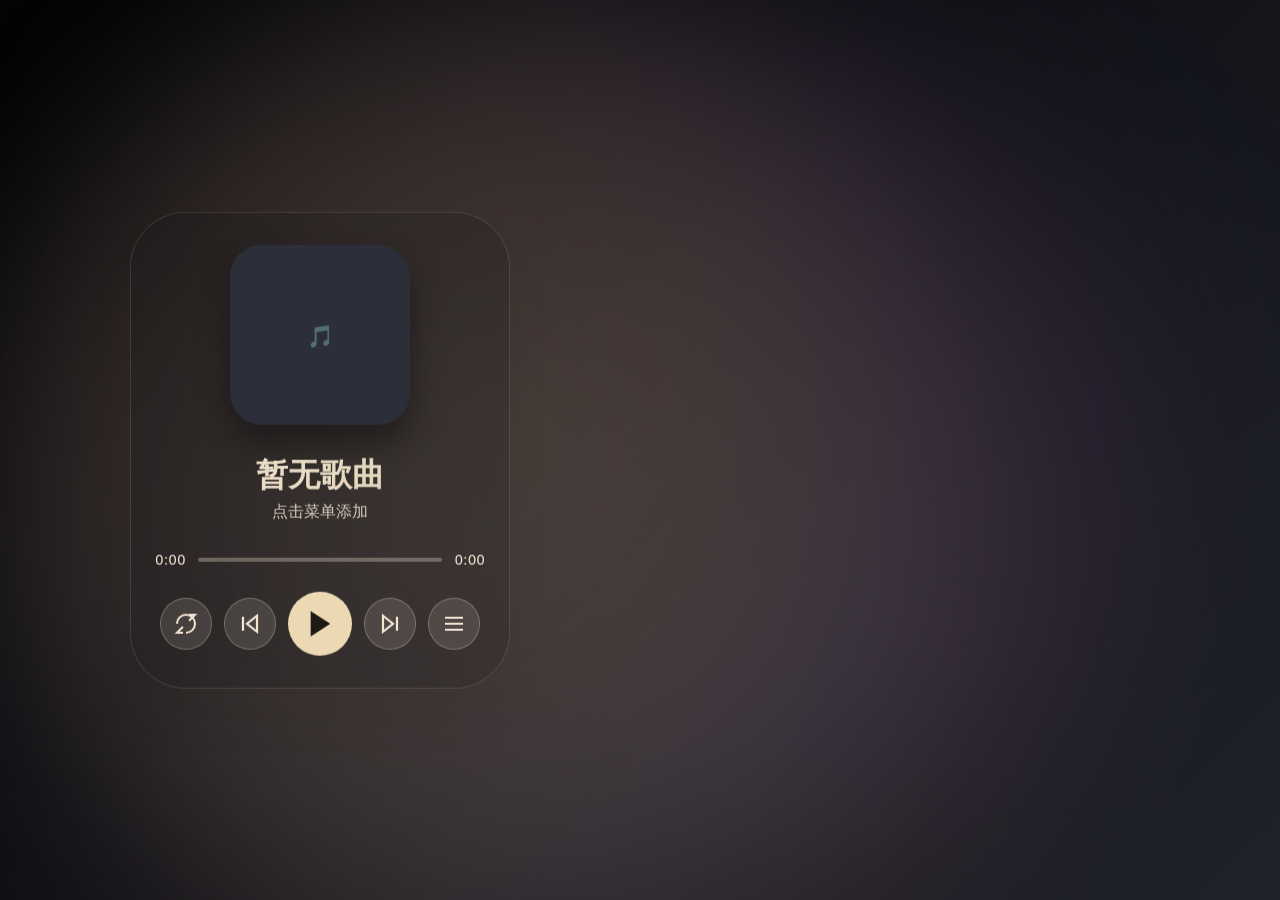
==== commit 689b3052: "Add files via upload" ====
--- a/index.html
+++ b/index.html
@@ -27,7 +27,7 @@
                 <div class="fs-controls">
                     <div class="fs-progress-area">
                         <span class="time-current" id="fullscreenCurrentTime">0:00</span>
-                        <div class="fs-progress-bar" id="fullscreenProgressBg"><div class="fs-progress-fill" id="fullscreenProgressFill"></div></div>
+                        <div class="fs-progress-bar" id="fullscreenProgressBg"><div class="fs-progress-fill" id="fullscreenProgressFill"></div><div class="fs-progress-thumb" id="fullscreenProgressThumb"></div></div>
                         <span class="time-duration" id="fullscreenDuration">0:00</span>
                     </div>
                     <div class="fs-buttons">
@@ -54,15 +54,15 @@
                     </div>
                 </div>
             </div>
-            <div class="fs-right">
-                <div class="fs-lyrics-header" style="color:#f0e2cf;opacity:0.8;">YinXue Music</div>
-                <div class="fs-lyrics-scroll" id="fullscreenLyricsScroll"><div class="fs-lyrics-list" id="fullscreenLyricsList"></div></div>
-            </div>
+        </div>
+        <div class="fs-lyrics-separate">
+            
+            <div class="fs-lyrics-scroll" id="fullscreenLyricsScroll"><div class="fs-lyrics-list" id="fullscreenLyricsList"></div></div>
         </div>
     </div>
 
     <div class="mobile-layout" id="mobileLayout">
-        <div class="mobile-lyrics-header"><div class="lyrics-header">YinXue Music</div></div>
+        
         <div class="lyrics-container" id="mobileLyricsContainer"><div class="lyrics-list" id="mobileLyricsList"></div></div>
         <div class="control-bar">
             <div class="info-row">
@@ -74,7 +74,7 @@
             </div>
             <div class="progress-area">
                 <span class="time-current" id="mobileCurrentTime">0:00</span>
-                <div class="progress-bar-bg" id="mobileProgressBg"><div class="progress-fill" id="mobileProgressFill"></div></div>
+                <div class="progress-bar-bg" id="mobileProgressBg"><div class="progress-fill" id="mobileProgressFill"></div><div class="progress-thumb" id="mobileProgressThumb"></div></div>
                 <span class="time-duration" id="mobileDuration">0:00</span>
             </div>
             <div class="buttons">
@@ -124,6 +124,7 @@
                 <button class="add-song-submit" id="modalAddSongBtn">添加到播放列表</button>
                 <div class="demo-song-btn" id="demoSongBtn">添加官方歌曲《男模》</div>
                 <div class="marry-song-btn" id="marrySongBtn">添加《今天你要嫁给我》</div>
+                <div class="demo-song-btn" id="rainSongBtn">添加《那天下雨了》</div>
             </div>
         </div>
         <div id="settingsPanel" class="settings-panel">
@@ -182,10 +183,11 @@
                 <small>无操作超过设定时间自动暂停播放</small>
             </div>
             <div class="setting-group" style="text-align: center; margin-top: 20px; padding-top: 10px; border-top: 1px solid rgba(255,255,255,0.2);">
-                <span style="font-size: 0.75rem; opacity: 0.6;">YinXue Music v26.5</span>
+                <span style="font-size: 0.75rem; opacity: 0.6;">YinXue Music v26.7</span>
+                <span style="font-size: 0.75rem; opacity: 0.6;">此网页播放器的音频内容仅供学习使用</span>
             </div>
         </div>
-    </div>
+    </div> 
 </div>
 <script src="script.js"></script>
 </body>
--- a/style.css
+++ b/style.css
@@ -19,8 +19,8 @@
             background-size: cover;
             background-position: center;
             background-repeat: no-repeat;
-            filter: blur(60px) saturate(1.6);
-            transform: scale(1.05);
+            filter: blur(60px) saturate(2.2) contrast(1.15);
+            transform: scale(1.08);
             transition: background-image 0.6s cubic-bezier(0.2, 0.9, 0.4, 1.2);
             will-change: background-image;
         }
@@ -46,25 +46,25 @@
             width: 85vmax;
             height: 85vmax;
             background: radial-gradient(circle, rgba(255,200,120,0.7), rgba(255,120,80,0.4), transparent);
-            animation: orbit1 14s infinite linear;
+            animation: orbit1 6s infinite linear;
         }
         .glow-2 {
             width: 75vmax;
             height: 75vmax;
             background: radial-gradient(circle, rgba(140,120,240,0.75), rgba(80,180,230,0.5), transparent);
-            animation: orbit2 18s infinite linear reverse;
+            animation: orbit2 8s infinite linear reverse;
         }
         .glow-3 {
             width: 95vmax;
             height: 65vmax;
             background: radial-gradient(circle, rgba(220,150,220,0.7), rgba(180,110,210,0.45), transparent);
-            animation: orbit3 22s infinite linear;
+            animation: orbit3 10s infinite linear;
         }
         .glow-4 {
             width: 70vmax;
             height: 70vmax;
             background: radial-gradient(circle, rgba(255,240,120,0.7), rgba(255,180,60,0.45), transparent);
-            animation: orbit4 12s infinite linear reverse;
+            animation: orbit4 5s infinite linear reverse;
         }
         @keyframes orbit1 {
             0% { left: 10%; top: 20%; transform: translate(-50%, -50%) scale(1); }
@@ -194,40 +194,64 @@
         .desktop-layout {
             display: flex;
             align-items: center;
-            justify-content: center;
-            width: 100%;
-            height: 100%;
+            width: 100%;
+            height: 100%;
+            padding: 2rem;
+            position: relative;
+        }
+        .fs-lyrics-separate {
+            position: absolute;
+            left: 50%;
+            top: 50%;
+            transform: translateY(-50%);
+            width: 45%;
+            max-width: 600px;
+            padding: 1.5rem 2rem;
+            height: 75vh;
+            display: flex;
+            flex-direction: column;
+        }
+        .fs-lyrics-separate .fs-lyrics-header {
+            margin-bottom: 0.5rem;
+            font-size: 0.85rem;
+            letter-spacing: 1px;
+        }
+        .fs-lyrics-separate .fs-lyrics-scroll {
+            flex: 1;
+            overflow-y: auto;
+            padding-right: 6px;
+        }
+        .fs-lyrics-separate .fs-lyrics-list {
+            display: flex;
+            flex-direction: column;
+            gap: 0.9rem;
+            align-items: stretch;
+            padding-bottom: 1.5rem;
         }
         .fullscreen-glass {
-            width: 85%;
-            max-width: 1400px;
-            background: rgba(12, 14, 20, 0.4);
+            width: 380px;
+            min-width: 360px;
+            background: rgba(12, 14, 20, 0.15);
             backdrop-filter: blur(32px);
             border-radius: 56px;
-            border: 1px solid rgba(236, 217, 180, 0.25);
-            box-shadow: 0 30px 50px rgba(0, 0, 0, 0.4);
-            display: flex;
+            border: 1px solid rgba(236, 217, 180, 0.15);
+            box-shadow: 0 30px 50px rgba(0, 0, 0, 0.05);
+            display: flex;
+            flex-direction: column;
             overflow: hidden;
+            padding: 2rem 1.5rem;
+            position: absolute;
+            left: calc(25% - 190px);
+            top: 50%;
+            transform: translateY(-50%);
         }
         .fs-left {
-            flex: 1;
-            padding: 2rem 1.5rem;
             display: flex;
             flex-direction: column;
             justify-content: center;
             align-items: center;
-            gap: 2rem;
+            gap: 1.8rem;
             background: transparent;
-        }
-        .fs-right {
-            flex: 3;
-            padding: 2rem 2rem 2rem 1.5rem;
-            display: flex;
-            flex-direction: column;
-            border-left: 1px solid rgba(236, 217, 180, 0.25);
-            background: transparent;
-            overflow: hidden;
-            height: 100%;
         }
         .fs-lyrics-scroll {
             flex: 1;
@@ -283,6 +307,7 @@
             background: rgba(255, 245, 220, 0.3);
             border-radius: 20px;
             cursor: pointer;
+            position: relative;
         }
         .fs-progress-fill {
             width: 0%;
@@ -290,22 +315,50 @@
             background: #ecd9b4;
             border-radius: 20px;
         }
+        .fs-progress-thumb {
+            position: absolute;
+            top: 50%;
+            left: 0%;
+            width: 12px;
+            height: 12px;
+            background: #ecd9b4;
+            border-radius: 50%;
+            transform: translate(-50%, -50%);
+            opacity: 0;
+            transition: opacity 0.2s ease, transform 0.2s ease;
+            pointer-events: none;
+            box-shadow: 0 0 8px rgba(236, 217, 180, 0.5);
+        }
+        .fs-progress-bar:hover .fs-progress-thumb {
+            opacity: 1;
+            transform: translate(-50%, -50%) scale(1.2);
+        }
         .fs-buttons {
             display: flex;
             justify-content: center;
             align-items: center;
-            gap: 20px;
+            gap: 12px;
+            width: 100%;
         }
         .fs-btn {
             background: rgba(255, 245, 225, 0.12);
             border: 1px solid rgba(255, 245, 225, 0.25);
             width: 52px;
             height: 52px;
-            border-radius: 40px;
-            font-size: 1.4rem;
+            min-width: 52px;
+            min-height: 52px;
+            max-width: 52px;
+            max-height: 52px;
+            border-radius: 50%;
             cursor: pointer;
             color: #f5e6d4;
             transition: all 0.2s ease;
+            display: inline-flex;
+            align-items: center;
+            justify-content: center;
+            padding: 0;
+            box-sizing: border-box;
+            flex-shrink: 0;
         }
         .fs-btn.play-pause {
             background: #ecd9b4;
@@ -313,7 +366,11 @@
             color: #1e1b16;
             width: 64px;
             height: 64px;
-            font-size: 1.8rem;
+            min-width: 64px;
+            min-height: 64px;
+            max-width: 64px;
+            max-height: 64px;
+            border-radius: 50%;
         }
         .fs-btn.repeat-active {
             background: rgba(236, 217, 180, 0.7);
@@ -360,6 +417,7 @@
             text-shadow: 0 0 4px rgba(236,217,180,0.3);
         }
         .fs-lyric-item.sung .fs-lyric-text { opacity: 0.2; font-size: 1.2rem; }
+        
         .fs-interlude-dots { display: flex; gap: 10px; padding: 10px 0 10px 16px; }
         .fs-dot {
             width: 5px; height: 5px;
@@ -378,8 +436,6 @@
             display: flex;
             flex-direction: column;
             height: 100%;
-            background: rgba(12, 14, 20, 0.4);
-            backdrop-filter: blur(28px);
         }
         .mobile-lyrics-header { padding: 1.2rem 1.2rem 0.5rem 1.2rem; flex-shrink: 0; }
         .mobile-lyrics-header .lyrics-header { font-size: 0.7rem; text-transform: uppercase; color: #cfc2a8; letter-spacing: 1px; }
@@ -425,6 +481,7 @@
             text-shadow: 0 0 4px rgba(236,217,180,0.3);
         }
         .lyric-item.sung .lyric-text { opacity: 0.2; font-size: 0.95rem; }
+        
         .lyric-item.upcoming .lyric-text { opacity: 0.55; font-size: 1.05rem; }
         .interlude-dots { display: flex; gap: 10px; padding: 8px 0 8px 12px; }
         .dot {
@@ -460,8 +517,26 @@
         .cover-thumb { width: 54px; height: 54px; border-radius: 16px; overflow: hidden; cursor: pointer; }
         .cover-thumb img { width: 100%; height: 100%; object-fit: cover; }
         .progress-area { display: flex; align-items: center; gap: 10px; font-size: 0.7rem; color: #e2d4c0; }
-        .progress-bar-bg { flex: 1; height: 3px; background: rgba(255, 245, 220, 0.3); border-radius: 20px; cursor: pointer; }
+        .progress-bar-bg { flex: 1; height: 3px; background: rgba(255, 245, 220, 0.3); border-radius: 20px; cursor: pointer; position: relative; }
         .progress-fill { width: 0%; height: 100%; background: #ecd9b4; border-radius: 20px; }
+        .progress-thumb {
+            position: absolute;
+            top: 50%;
+            left: 0%;
+            width: 10px;
+            height: 10px;
+            background: #ecd9b4;
+            border-radius: 50%;
+            transform: translate(-50%, -50%);
+            opacity: 0;
+            transition: opacity 0.2s ease, transform 0.2s ease;
+            pointer-events: none;
+            box-shadow: 0 0 6px rgba(236, 217, 180, 0.5);
+        }
+        .progress-bar-bg:hover .progress-thumb {
+            opacity: 1;
+            transform: translate(-50%, -50%) scale(1.2);
+        }
         .buttons { display: flex; justify-content: center; align-items: center; gap: 12px; margin-top: 0.2rem; }
         .ctrl-btn {
             background: rgba(255, 245, 225, 0.12);
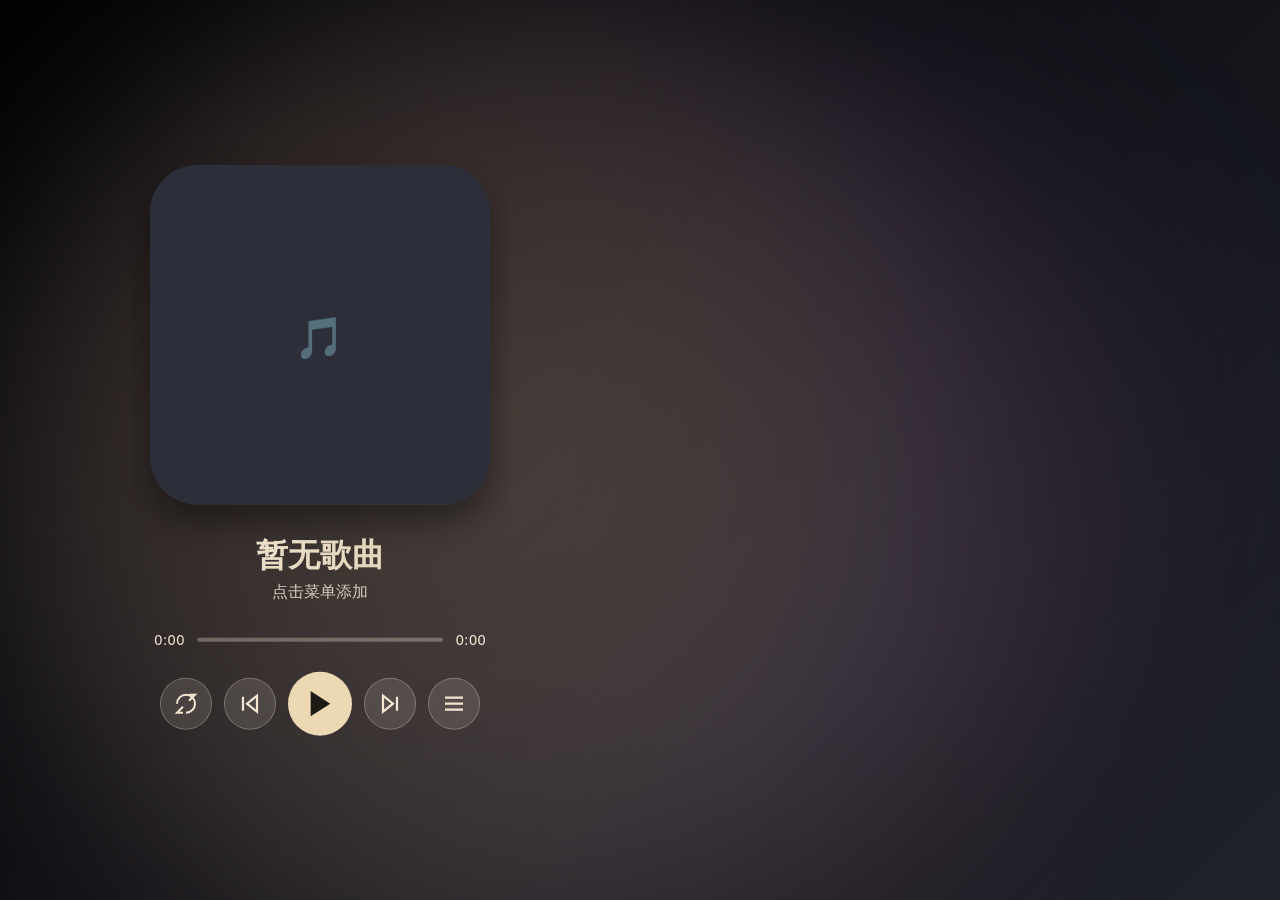
==== commit 3a2f5f31: "Add files via upload" ====
--- a/index.html
+++ b/index.html
@@ -62,16 +62,22 @@
     </div>
 
     <div class="mobile-layout" id="mobileLayout">
+        <!-- 顶部歌曲信息栏 -->
+        <div class="mobile-top-bar">
+            <div class="info-row">
+                <div class="cover-thumb" id="mobileCoverTrigger"><img id="mobileCoverImg" src="data:image/svg+xml,%3Csvg xmlns='http://www.w3.org/2000/svg' viewBox='0 0 100 100'%3E%3Crect width='100' height='100' fill='%232c2e3a'/%3E%3Ctext x='50' y='55' font-size='12' fill='%23cbbfaa' text-anchor='middle'%3E🎵%3C/text%3E%3C/svg%3E" alt="封面"></div>
+                <div class="song-info" id="mobileSongInfo">
+                    <div class="song-title-top" id="mobileSongTitle">暂无歌曲</div>
+                    <div class="song-artist-top" id="mobileArtist">点击菜单添加</div>
+                </div>
+            </div>
+        </div>
         
+        <!-- 歌词区域 -->
         <div class="lyrics-container" id="mobileLyricsContainer"><div class="lyrics-list" id="mobileLyricsList"></div></div>
+        
+        <!-- 底部控制栏 -->
         <div class="control-bar">
-            <div class="info-row">
-                <div class="song-info" id="mobileSongInfo">
-                    <div class="song-title-bottom" id="mobileSongTitle">暂无歌曲</div>
-                    <div class="song-artist-bottom" id="mobileArtist">点击菜单添加</div>
-                </div>
-                <div class="cover-thumb" id="mobileCoverTrigger"><img id="mobileCoverImg" src="data:image/svg+xml,%3Csvg xmlns='http://www.w3.org/2000/svg' viewBox='0 0 100 100'%3E%3Crect width='100' height='100' fill='%232c2e3a'/%3E%3Ctext x='50' y='55' font-size='12' fill='%23cbbfaa' text-anchor='middle'%3E🎵%3C/text%3E%3C/svg%3E" alt="封面"></div>
-            </div>
             <div class="progress-area">
                 <span class="time-current" id="mobileCurrentTime">0:00</span>
                 <div class="progress-bar-bg" id="mobileProgressBg"><div class="progress-fill" id="mobileProgressFill"></div><div class="progress-thumb" id="mobileProgressThumb"></div></div>
@@ -99,7 +105,6 @@
                     <svg viewBox="0 0 24 24"><line x1="3" y1="6" x2="21" y2="6" stroke="currentColor" stroke-width="2.2"/><line x1="3" y1="12" x2="21" y2="12" stroke="currentColor" stroke-width="2.2"/><line x1="3" y1="18" x2="21" y2="18" stroke="currentColor" stroke-width="2.2"/></svg>
                 </button>
             </div>
-            
         </div>
     </div>
 </div>
--- a/style.css
+++ b/style.css
@@ -231,11 +231,11 @@
         .fullscreen-glass {
             width: 380px;
             min-width: 360px;
-            background: rgba(12, 14, 20, 0.15);
-            backdrop-filter: blur(32px);
-            border-radius: 56px;
-            border: 1px solid rgba(236, 217, 180, 0.15);
-            box-shadow: 0 30px 50px rgba(0, 0, 0, 0.05);
+            background: transparent;
+            backdrop-filter: none;
+            border-radius: 0;
+            border: none;
+            box-shadow: none;
             display: flex;
             flex-direction: column;
             overflow: hidden;
@@ -267,9 +267,9 @@
             padding-bottom: 2rem;
         }
         .fs-cover-img {
-            width: 180px;
-            height: 180px;
-            border-radius: 32px;
+            width: 340px;
+            height: 340px;
+            border-radius: 48px;
             overflow: hidden;
             box-shadow: 0 18px 32px rgba(0, 0, 0, 0.4);
             cursor: pointer;
@@ -437,9 +437,15 @@
             flex-direction: column;
             height: 100%;
         }
+        .mobile-top-bar {
+            background: transparent;
+            padding: 1.2rem;
+            flex-shrink: 0;
+        }
+        
         .mobile-lyrics-header { padding: 1.2rem 1.2rem 0.5rem 1.2rem; flex-shrink: 0; }
         .mobile-lyrics-header .lyrics-header { font-size: 0.7rem; text-transform: uppercase; color: #cfc2a8; letter-spacing: 1px; }
-        .mobile-layout .lyrics-container { flex: 1; overflow-y: auto; padding: 0 1.2rem 0.5rem 1.2rem; }
+        .mobile-layout .lyrics-container { flex: 1; overflow-y: auto; padding: 1rem 1.2rem 0.5rem 1.2rem; }
         .mobile-layout .lyrics-list { display: flex; flex-direction: column; gap: 1.2rem; align-items: stretch; padding-bottom: 2rem; }
         .lyric-item {
             width: 100%;
@@ -503,18 +509,19 @@
             gap: 1rem;
             flex-shrink: 0;
         }
-        .info-row { display: flex; justify-content: space-between; align-items: center; gap: 1rem; }
+        .info-row { display: flex; justify-content: flex-end; align-items: center; gap: 1rem; }
         .song-info { flex: 1; cursor: pointer; touch-action: pan-y; }
-        .song-title-bottom {
-            font-size: 1.2rem;
+        .song-title-top {
+            font-size: 1.1rem;
             font-weight: 650;
             background: linear-gradient(135deg, #F1E6D4, #DDCEB0);
             -webkit-background-clip: text;
             background-clip: text;
             color: transparent;
-        }
-        .song-artist-bottom { font-size: 0.75rem; color: #cfc3ae; }
-        .cover-thumb { width: 54px; height: 54px; border-radius: 16px; overflow: hidden; cursor: pointer; }
+            margin-bottom: 0.2rem;
+        }
+        .song-artist-top { font-size: 0.75rem; color: #cfc3ae; opacity: 0.85; }
+        .cover-thumb { width: 54px; height: 54px; border-radius: 16px; overflow: hidden; cursor: pointer; box-shadow: 0 4px 12px rgba(0, 0, 0, 0.3); }
         .cover-thumb img { width: 100%; height: 100%; object-fit: cover; }
         .progress-area { display: flex; align-items: center; gap: 10px; font-size: 0.7rem; color: #e2d4c0; }
         .progress-bar-bg { flex: 1; height: 3px; background: rgba(255, 245, 220, 0.3); border-radius: 20px; cursor: pointer; position: relative; }
@@ -879,4 +886,19 @@
     background: #ecd9b4;
     transform: scale(1.05);
     box-shadow: 0 0 20px rgba(236, 217, 180, 0.3);
+}
+
+/* 歌词切换刷新动画 */
+@keyframes lyricRefresh {
+    0% { opacity: 0; transform: scale(0.95) translateY(-5px); filter: brightness(1.5); }
+    30% { opacity: 1; transform: scale(1.02) translateY(0); filter: brightness(1.2); }
+    100% { opacity: 1; transform: scale(1) translateY(0); filter: brightness(1); }
+}
+
+.fs-lyric-item.refresh {
+    animation: lyricRefresh 0.5s cubic-bezier(0.2, 0.85, 0.4, 1) forwards;
+}
+
+.lyric-item.refresh {
+    animation: lyricRefresh 0.4s cubic-bezier(0.2, 0.85, 0.4, 1) forwards;
 }
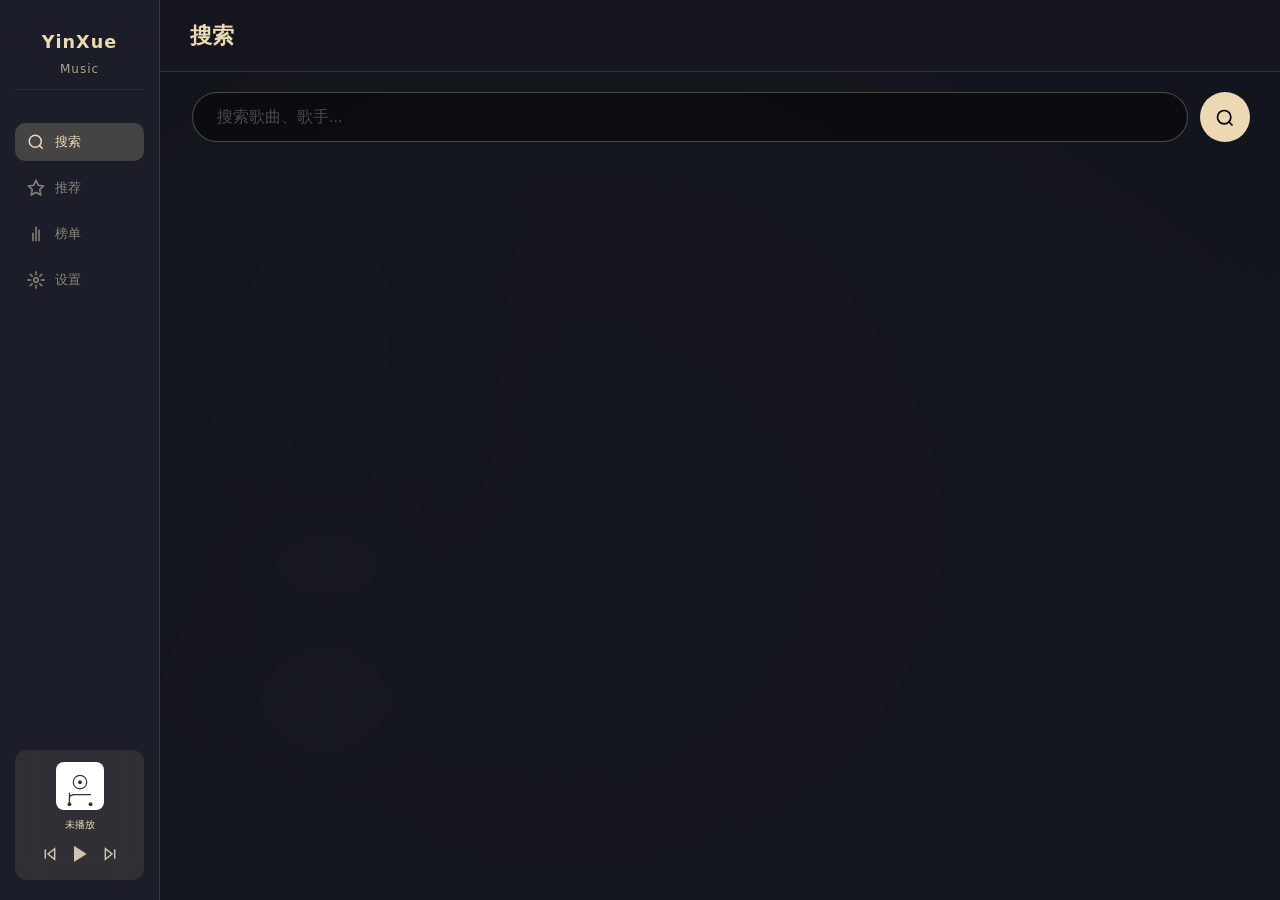
==== commit a3a0a6d0: "Add files via upload" ====
--- a/index.html
+++ b/index.html
@@ -19,7 +19,7 @@
     <div class="desktop-layout" id="desktopLayout">
         <div class="fullscreen-glass">
             <div class="fs-left">
-                <div class="fs-cover-img" id="fullscreenCoverTrigger"><img id="fullscreenCoverImg" src="data:image/svg+xml,%3Csvg xmlns='http://www.w3.org/2000/svg' viewBox='0 0 100 100'%3E%3Crect width='100' height='100' fill='%232c2e3a'/%3E%3Ctext x='50' y='55' font-size='12' fill='%23cbbfaa' text-anchor='middle'%3E🎵%3C/text%3E%3C/svg%3E" alt="封面"></div>
+                <div class="fs-cover-img" id="fullscreenCoverTrigger"><img id="fullscreenCoverImg" src="data:image/svg+xml,%3Csvg xmlns='http://www.w3.org/2000/svg' viewBox='0 0 100 100'%3E%3Crect width='100' height='100' fill='%232c2e3a' rx='8'/%3E%3Ccircle cx='50' cy='42' r='14' fill='none' stroke='%23cbbfaa' stroke-width='2.5'/%3E%3Ccircle cx='50' cy='42' r='4' fill='%23cbbfaa'/%3E%3Cpath d='M 28 65 L 28 88' stroke='%23cbbfaa' stroke-width='2.5' fill='none' stroke-linecap='round'/%3E%3Ccircle cx='28' cy='88' r='4' fill='%23cbbfaa'/%3E%3Cpath d='M 28 75 Q 28 68 40 68 L 72 68' stroke='%23cbbfaa' stroke-width='2.5' fill='none' stroke-linecap='round'/%3E%3Ccircle cx='72' cy='88' r='4' fill='%23cbbfaa'/%3E%3C/svg%3E" alt="封面"></div>
                 <div class="fs-song-meta" id="fullscreenSongInfo">
                     <div class="fs-song-title" id="fullscreenSongTitle">暂无歌曲</div>
                     <div class="fs-song-artist" id="fullscreenArtist">点击菜单添加</div>
@@ -65,7 +65,7 @@
         <!-- 顶部歌曲信息栏 -->
         <div class="mobile-top-bar">
             <div class="info-row">
-                <div class="cover-thumb" id="mobileCoverTrigger"><img id="mobileCoverImg" src="data:image/svg+xml,%3Csvg xmlns='http://www.w3.org/2000/svg' viewBox='0 0 100 100'%3E%3Crect width='100' height='100' fill='%232c2e3a'/%3E%3Ctext x='50' y='55' font-size='12' fill='%23cbbfaa' text-anchor='middle'%3E🎵%3C/text%3E%3C/svg%3E" alt="封面"></div>
+                <div class="cover-thumb" id="mobileCoverTrigger"><img id="mobileCoverImg" src="data:image/svg+xml,%3Csvg xmlns='http://www.w3.org/2000/svg' viewBox='0 0 100 100'%3E%3Crect width='100' height='100' fill='%232c2e3a' rx='8'/%3E%3Ccircle cx='50' cy='42' r='14' fill='none' stroke='%23cbbfaa' stroke-width='2.5'/%3E%3Ccircle cx='50' cy='42' r='4' fill='%23cbbfaa'/%3E%3Cpath d='M 28 65 L 28 88' stroke='%23cbbfaa' stroke-width='2.5' fill='none' stroke-linecap='round'/%3E%3Ccircle cx='28' cy='88' r='4' fill='%23cbbfaa'/%3E%3Cpath d='M 28 75 Q 28 68 40 68 L 72 68' stroke='%23cbbfaa' stroke-width='2.5' fill='none' stroke-linecap='round'/%3E%3Ccircle cx='72' cy='88' r='4' fill='%23cbbfaa'/%3E%3C/svg%3E" alt="封面"></div>
                 <div class="song-info" id="mobileSongInfo">
                     <div class="song-title-top" id="mobileSongTitle">暂无歌曲</div>
                     <div class="song-artist-top" id="mobileArtist">点击菜单添加</div>
@@ -109,88 +109,196 @@
     </div>
 </div>
 
-<div id="transitionMask" class="fullscreen-transition-mask"><div id="transitionText" class="transition-text"></div></div>
+
+
+<div id="homePage" class="home-page">
+    <div class="home-sidebar">
+        <div class="sidebar-top">
+            <div class="sidebar-logo">YinXue<br><span>Music</span></div>
+            <button class="sidebar-item active" data-view="search">
+                <svg viewBox="0 0 24 24"><circle cx="11" cy="11" r="8" stroke="currentColor" stroke-width="2" fill="none"/><line x1="21" y1="21" x2="16.65" y2="16.65" stroke="currentColor" stroke-width="2"/></svg>
+                <span>搜索</span>
+            </button>
+            <button class="sidebar-item" data-view="recommend">
+                <svg viewBox="0 0 24 24"><path d="M12 2l3.09 6.26L22 9.27l-5 4.87 1.18 6.88L12 17.77l-6.18 3.25L7 14.14 2 9.27l6.91-1.01L12 2z" stroke="currentColor" stroke-width="2" fill="none"/></svg>
+                <span>推荐</span>
+            </button>
+            <button class="sidebar-item" data-view="ranking">
+                <svg viewBox="0 0 24 24"><path d="M8 21V11M16 21V7M12 21V3" stroke="currentColor" stroke-width="2" stroke-linecap="round"/></svg>
+                <span>榜单</span>
+            </button>
+            <button class="sidebar-item" data-view="settings">
+                <svg viewBox="0 0 24 24"><circle cx="12" cy="12" r="3" stroke="currentColor" stroke-width="2" fill="none"/><path d="M12 1v4M12 19v4M4.22 4.22l2.83 2.83M16.95 16.95l2.83 2.83M1 12h4M19 12h4M4.22 19.78l2.83-2.83M16.95 7.05l2.83-2.83" stroke="currentColor" stroke-width="2" stroke-linecap="round"/></svg>
+                <span>设置</span>
+            </button>
+        </div>
+        <div class="sidebar-bottom">
+            <div class="sidebar-player" id="sidebarPlayer">
+                <div class="sidebar-player-cover" id="sidebarPlayerCover">
+                    <img src="" referrerpolicy="origin" onerror="this.style.display='none'" />
+                </div>
+                <div class="sidebar-player-info">
+                    <div class="sidebar-player-name" id="sidebarPlayerName">未播放</div>
+                    <div class="sidebar-player-artist" id="sidebarPlayerArtist"></div>
+                </div>
+                <div class="sidebar-player-controls">
+                    <button class="sidebar-player-btn" onclick="prevSong()">
+                        <svg viewBox="0 0 24 24"><polygon points="19 20 9 12 19 4 19 20" stroke="currentColor" stroke-width="2.2" fill="none"/><line x1="5" y1="19" x2="5" y2="5" stroke="currentColor" stroke-width="2.2"/></svg>
+                    </button>
+                    <button class="sidebar-player-btn play-btn" id="sidebarPlayBtn" onclick="togglePlayPause()">
+                        <svg viewBox="0 0 24 24" id="sidebarPlayIcon"><polygon points="5 3 19 12 5 21 5 3" stroke="currentColor" stroke-width="2" fill="currentColor"/></svg>
+                    </button>
+                    <button class="sidebar-player-btn" onclick="nextSong()">
+                        <svg viewBox="0 0 24 24"><polygon points="5 4 15 12 5 20 5 4" stroke="currentColor" stroke-width="2.2" fill="none"/><line x1="19" y1="5" x2="19" y2="19" stroke="currentColor" stroke-width="2.2"/></svg>
+                    </button>
+                </div>
+            </div>
+        </div>
+    </div>
+    <div class="home-main">
+        <div class="home-main-header">
+            <h2 id="homeViewTitle">搜索</h2>
+        </div>
+        <div class="home-view-content">
+            <div class="home-view active" id="viewSearch">
+                <div class="search-row">
+                    <button class="search-back-btn" id="searchBackBtn" onclick="homeBackToSearch()" title="返回搜索结果">
+                        <svg viewBox="0 0 24 24"><path d="M15 18l-6-6 6-6" stroke="currentColor" stroke-width="2.5" fill="none" stroke-linecap="round" stroke-linejoin="round"/></svg>
+                    </button>
+                    <div class="search-box-large">
+                        <input id="homeSearchInput" placeholder="搜索歌曲、歌手..." onkeydown="if(event.key==='Enter') homeSearch()" />
+                        <button onclick="homeSearch()">
+                            <svg viewBox="0 0 24 24" width="20" height="20"><circle cx="11" cy="11" r="8" stroke="currentColor" stroke-width="2" fill="none"/><line x1="21" y1="21" x2="16.65" y2="16.65" stroke="currentColor" stroke-width="2"/></svg>
+                        </button>
+                    </div>
+                </div>
+                <div id="homeResults" class="home-results"></div>
+                <div class="home-load-more-wrap">
+                    <button class="home-load-more-btn hidden" id="homeLoadMoreBtn" onclick="homeSearchLoadMore()">加载更多</button>
+                </div>
+            </div>
+            <div class="home-view" id="viewRecommend">
+                <div class="section-block">
+                    <div class="section-title">推荐歌曲</div>
+                    <div id="homeRecommended" class="home-recommended-list"></div>
+                </div>
+                <div class="section-block">
+                    <div class="section-title">热门专辑</div>
+                    <div id="homeAlbums" class="home-album-grid"></div>
+                </div>
+                <div class="section-block">
+                    <div class="section-title">热门歌手</div>
+                    <div id="homeArtists" class="home-artist-grid"></div>
+                </div>
+            </div>
+            <div class="home-view" id="viewRanking">
+                <div class="ranking-container" id="homeRanking"></div>
+            </div>
+            <div class="home-view" id="viewLyrics">
+                <div class="lyrics-view-container">
+                    <div class="lyrics-song-list" id="lyricsSongList"></div>
+                </div>
+            </div>
+            <div class="home-view" id="viewSettings">
+                <div class="setting-group">
+                    <label>均衡器 (EQ)</label>
+                    <div class="eq-grid" id="eqGrid"></div>
+                    <div class="preset-buttons">
+                        <button class="preset-btn" data-preset="flat">复位</button>
+                        <button class="preset-btn" data-preset="pop">流行</button>
+                        <button class="preset-btn" data-preset="classical">古典</button>
+                        <button class="preset-btn" data-preset="bassBoost">低音增强</button>
+                        <button class="preset-btn" data-preset="trebleBoost">高音增强</button>
+                        <button class="preset-btn" data-preset="bassCut">低音减弱</button>
+                        <button class="preset-btn" data-preset="trebleCut">高音减弱</button>
+                        <button class="preset-btn" data-preset="guitar">吉他</button>
+                        <button class="preset-btn" data-preset="vocalClear">清澈人声</button>
+                    </div>
+                </div>
+                <div class="setting-group">
+                    <label>浅色模式</label>
+                    <div class="toggle-switch">
+                        <span>浅色主题</span>
+                        <input type="checkbox" id="lightModeToggle">
+                    </div>
+                    <small class="setting-help">提高文字可读性，全屏歌词保持深色</small>
+                </div>
+                <div class="setting-group">
+                    <label>3D 环绕</label>
+                    <div class="toggle-switch">
+                        <span>环绕效果</span>
+                        <input type="checkbox" id="surroundToggle">
+                    </div>
+                    <small class="setting-help">模拟空间感，扩展声场</small>
+                </div>
+                <div class="setting-group">
+                    <label>音量</label>
+                    <input type="range" id="volumeSlider" min="0" max="100" value="80">
+                </div>
+                <div class="setting-group">
+                    <label>歌词字体大小 (px)</label>
+                    <input type="range" id="lyricFontSize" min="12" max="32" value="18" step="1">
+                    <span id="fontSizeValue" class="range-value">18px</span>
+                </div>
+                <div class="setting-group">
+                    <label>歌词垂直偏移量 (px) 0~150</label>
+                    <input type="range" id="lyricOffset" min="0" max="150" value="80" step="1">
+                    <span id="offsetValue" class="range-value">80px</span>
+                </div>
+                <div class="setting-group">
+                    <label>动画渲染精度</label>
+                    <select id="renderQuality">
+                        <option value="high">高 (流畅光晕+全帧率)</option>
+                        <option value="medium">中 (光晕减少)</option>
+                        <option value="low">低 (节能)</option>
+                    </select>
+                </div>
+            </div>
+        </div>
+    </div>
+</div>
+
 <div id="playlistManagerModal" class="playlist-modal">
     <div class="playlist-modal-content" id="modalContent">
         <div id="mainPanel" class="main-panel">
             <div class="playlist-modal-header">
                 <h3>播放列表管理器</h3>
                 <div>
-                    <button class="settings-btn" id="openSettingsBtn">设置</button>
-                    <button class="close-playlist-modal" id="closePlaylistModalBtn">&times;</button>
+                    <button class="close-playlist-modal" id="closePlaylistModalBtn">
+                        <svg viewBox="0 0 24 24"><line x1="5" y1="5" x2="19" y2="19" stroke="currentColor" stroke-width="2.2"/><line x1="19" y1="5" x2="5" y2="19" stroke="currentColor" stroke-width="2.2"/></svg>
+                    </button>
                 </div>
             </div>
             <div class="playlist-song-list" id="playlistModalList"></div>
-            <div class="playlist-add-section">
-                <div class="playlist-add-title">添加新歌曲</div>
-                <div class="file-input-group"><label class="file-label">音频文件</label><input type="file" id="modalAudioFile" accept="audio/mpeg,audio/mp3"></div>
-                <div class="file-input-group"><label class="file-label">歌词文件 (支持 [left]/[right]/[all] 标签)</label><input type="file" id="modalLyricsFile" accept="text/plain"></div>
-                <div class="file-input-group"><label class="file-label">专辑封面</label><input type="file" id="modalCoverFile" accept="image/jpeg,image/png,image/webp"></div>
-                <button class="add-song-submit" id="modalAddSongBtn">添加到播放列表</button>
-                <div class="demo-song-btn" id="demoSongBtn">添加官方歌曲《男模》</div>
-                <div class="marry-song-btn" id="marrySongBtn">添加《今天你要嫁给我》</div>
-                <div class="demo-song-btn" id="rainSongBtn">添加《那天下雨了》</div>
-            </div>
-        </div>
-        <div id="settingsPanel" class="settings-panel">
+        </div>
+        <div id="wyySearchPanel" class="wyy-search-panel">
             <div class="playlist-modal-header">
-                <h3>设置</h3>
-                <button class="settings-back-btn" id="backFromSettingsBtn">← 返回</button>
-            </div>
-            <div class="setting-group">
-                <label>均衡器 (EQ)</label>
-                <div class="eq-grid" id="eqGrid"></div>
-                <div class="preset-buttons">
-                    <button class="preset-btn" data-preset="flat">复位</button>
-                    <button class="preset-btn" data-preset="pop">流行</button>
-                    <button class="preset-btn" data-preset="classical">古典</button>
-                    <button class="preset-btn" data-preset="bassBoost">低音增强</button>
-                    <button class="preset-btn" data-preset="trebleBoost">高音增强</button>
-                    <button class="preset-btn" data-preset="bassCut">低音减弱</button>
-                    <button class="preset-btn" data-preset="trebleCut">高音减弱</button>
-                    <button class="preset-btn" data-preset="guitar">吉他</button>
-					<button class="preset-btn" data-preset="vocalClear">清澈人声</button>
-                </div>
-            </div>
-            <div class="setting-group">
-                <label>3D 环绕</label>
-                <div class="toggle-switch">
-                    <span>环绕效果</span>
-                    <input type="checkbox" id="surroundToggle">
-                </div>
-                <small style="opacity:0.6; display:block; margin-top:5px;">模拟空间感，扩展声场</small>
-            </div>
-            <div class="setting-group">
-                <label>音量</label>
-                <input type="range" id="volumeSlider" min="0" max="100" value="80">
-            </div>
-            <div class="setting-group">
-                <label>歌词字体大小 (px)</label>
-                <input type="range" id="lyricFontSize" min="12" max="32" value="18" step="1">
-                <span id="fontSizeValue" class="range-value">18px</span>
-            </div>
-            <div class="setting-group">
-                <label>歌词垂直偏移量 (px) 0~150</label>
-                <input type="range" id="lyricOffset" min="0" max="150" value="80" step="1">
-                <span id="offsetValue" class="range-value">80px</span>
-            </div>
-            <div class="setting-group">
-                <label>动画渲染精度</label>
-                <select id="renderQuality">
-                    <option value="high">高 (流畅光晕+全帧率)</option>
-                    <option value="medium">中 (光晕减少)</option>
-                    <option value="low">低 (节能)</option>
-                </select>
-            </div>
-            <div class="setting-group">
-                <label>延时关闭 (秒, 0=禁用)</label>
-                <input type="number" id="idleTimeout" min="0" max="3600" value="0" step="10">
-                <small>无操作超过设定时间自动暂停播放</small>
-            </div>
-            <div class="setting-group" style="text-align: center; margin-top: 20px; padding-top: 10px; border-top: 1px solid rgba(255,255,255,0.2);">
-                <span style="font-size: 0.75rem; opacity: 0.6;">YinXue Music v26.7</span>
-                <span style="font-size: 0.75rem; opacity: 0.6;">此网页播放器的音频内容仅供学习使用</span>
-            </div>
+                <h3>网易云音乐搜索</h3>
+                <button class="settings-back-btn" id="backFromWyySearchBtn">← 返回</button>
+            </div>
+            <div style="display:flex;align-items:center;gap:10px;margin-bottom:10px;">
+                <div class="wyy-api-badge" id="wyyApiBadge">
+                    <span class="wyy-dot"></span>
+                    <span id="wyyApiStatusText">检测中...</span>
+                </div>
+            </div>
+            <div class="wyy-status" id="wyyStatus">搜索歌曲，点击添加到播放</div>
+            <div class="wyy-search-box">
+                <input id="wyySearchInput" placeholder="输入歌名或歌手..." value="周杰伦" onkeydown="if(event.key==='Enter') wyySearch()" />
+                <button id="wyySearchBtn2" onclick="wyySearch()">搜索</button>
+            </div>
+            <div class="wyy-quick-tags">
+                <button onclick="wyyQuickSearch('周杰伦')">周杰伦</button>
+                <button onclick="wyyQuickSearch('林俊杰')">林俊杰</button>
+                <button onclick="wyyQuickSearch('邓紫棋')">邓紫棋</button>
+                <button onclick="wyyQuickSearch('陈奕迅')">陈奕迅</button>
+                <button onclick="wyyQuickSearch('晴天')">晴天</button>
+                <button onclick="wyyQuickSearch('孤勇者')">孤勇者</button>
+                <button onclick="wyyQuickSearch('起风了')">起风了</button>
+            </div>
+            <div id="wyyResults" class="wyy-results"></div>
+            <div id="wyyLoadMore" class="wyy-load-more hidden" onclick="wyyLoadMore()">加载更多</div>
+            <div class="wyy-api-info">接口：/search · /song/detail (批量) · /song/url/v1 · /lyric</div>
         </div>
     </div> 
 </div>
--- a/style.css
+++ b/style.css
@@ -114,6 +114,7 @@
             position: fixed;
             width: 100%;
             height: 100%;
+            transition: background-color 0.5s cubic-bezier(0.2, 0.8, 0.2, 1);
         }
 
         .player-app {
@@ -129,11 +130,13 @@
             left: 0;
             width: 100%;
             height: 100%;
-            background: #000;
+            background: rgba(0, 0, 0, 0.85);
+            backdrop-filter: blur(10px);
+            -webkit-backdrop-filter: blur(10px);
             z-index: 2000;
             opacity: 0;
             visibility: hidden;
-            transition: opacity 0.4s ease;
+            transition: opacity 0.35s ease, visibility 0s linear 0.35s;
             display: flex;
             align-items: center;
             justify-content: center;
@@ -143,24 +146,33 @@
             opacity: 1;
             visibility: visible;
             pointer-events: auto;
+            transition: opacity 0.35s ease, visibility 0s linear 0s;
         }
         .transition-text {
             color: #fff;
-            font-size: 2rem;
-            font-weight: 600;
-            letter-spacing: 2px;
-            text-shadow: 0 0 10px rgba(0,122,255,0.5);
+            font-size: 1.8rem;
+            font-weight: 700;
+            letter-spacing: 3px;
+            text-shadow: 0 0 20px rgba(50, 130, 240, 0.6);
             opacity: 0;
-            transform: translateY(40px);
+            transform: translateY(30px) scale(0.9);
         }
         .transition-text.animate {
-            animation: textFlyInFadeOut 2s cubic-bezier(0.2, 0.9, 0.4, 1.2) forwards;
+            animation: textFlyInFadeOut 1.2s cubic-bezier(0.16, 1, 0.3, 1) forwards;
         }
         @keyframes textFlyInFadeOut {
-            0% { opacity: 0; transform: translateY(40px); }
-            20% { opacity: 1; transform: translateY(0); }
-            80% { opacity: 1; transform: translateY(0); }
-            100% { opacity: 0; transform: translateY(-20px); }
+            0% { opacity: 0; transform: translateY(30px) scale(0.9); }
+            25% { opacity: 1; transform: translateY(0) scale(1); }
+            70% { opacity: 1; transform: translateY(0) scale(1); }
+            100% { opacity: 0; transform: translateY(-15px) scale(0.95); }
+        }
+
+        @keyframes fullscreenEnter {
+            0% { opacity: 0; transform: scale(0.97) translateY(10px); }
+            100% { opacity: 1; transform: scale(1) translateY(0); }
+        }
+        .player-app.web-fullscreen .desktop-layout {
+            animation: fullscreenEnter 0.5s cubic-bezier(0.16, 1, 0.3, 1) forwards;
         }
 
         .player-app.web-fullscreen {
@@ -288,6 +300,411 @@
             margin-bottom: 0.25rem;
         }
         .fs-song-artist { font-size: 1rem; color: #d4cbbe; }
+
+        /* 浅色模式 */
+        .light-mode .dynamic-bg {
+            filter: blur(60px) saturate(1.5) contrast(0.95);
+        }
+        .light-mode .bg-overlay {
+            background: rgba(255, 255, 255, 0.9);
+            backdrop-filter: brightness(1.05);
+        }
+        .light-mode body {
+            background: #fafafa;
+        }
+        .light-mode .home-page {
+            background: rgba(255, 255, 255, 0.95);
+            border-color: rgba(0, 0, 0, 0.15);
+        }
+        .light-mode .home-sidebar {
+            background: rgba(255, 255, 255, 0.98);
+            border-right: 1px solid rgba(0, 0, 0, 0.12);
+        }
+        .light-mode .sidebar-item {
+            color: #000;
+        }
+        .light-mode .sidebar-item.active {
+            background: rgba(50, 130, 240, 0.1);
+            color: #3282f0;
+        }
+        .light-mode .sidebar-item:hover {
+            background: rgba(0, 0, 0, 0.08);
+        }
+        .light-mode .home-main-header {
+            background: rgba(255, 255, 255, 0.95);
+            border-bottom: 1px solid rgba(0, 0, 0, 0.12);
+        }
+        .light-mode .home-main-header h2 {
+            color: #000;
+        }
+        .light-mode .home-search-input {
+            background: rgba(0, 0, 0, 0.05);
+            border-color: rgba(0, 0, 0, 0.18);
+            color: #000;
+        }
+        .light-mode .home-search-input::placeholder {
+            color: #666;
+        }
+        .light-mode .search-box-large input {
+            background: rgba(0, 0, 0, 0.06);
+            border-color: rgba(0, 0, 0, 0.2);
+            color: #000;
+        }
+        .light-mode .search-box-large input::placeholder {
+            color: #666;
+        }
+        .light-mode .search-box-large button {
+            background: #3282f0;
+            color: #fff;
+        }
+        .light-mode .search-back-btn {
+            background: rgba(50, 130, 240, 0.1);
+            border-color: rgba(50, 130, 240, 0.25);
+            color: #3282f0;
+        }
+        .light-mode .search-back-btn:hover {
+            background: rgba(50, 130, 240, 0.2);
+            border-color: #3282f0;
+        }
+        .light-mode .home-view-content {
+            color: #000;
+        }
+        .light-mode .home-empty {
+            color: #666;
+        }
+        .light-mode .home-result-item {
+            border-bottom: 1px solid rgba(0, 0, 0, 0.08);
+        }
+        .light-mode .home-result-item:hover {
+            background: rgba(50, 130, 240, 0.08);
+        }
+        .light-mode .home-result-index {
+            color: rgba(0, 0, 0, 0.3);
+        }
+        .light-mode .home-result-name {
+            color: #000;
+        }
+        .light-mode .home-result-sub {
+            color: #444;
+        }
+        .light-mode .home-result-action {
+            background: rgba(0, 0, 0, 0.08);
+            color: #333;
+        }
+        .light-mode .home-result-action:hover {
+            background: rgba(50, 130, 240, 0.1);
+            color: #3282f0;
+        }
+        .light-mode .home-result-added {
+            background: rgba(76, 175, 80, 0.15);
+            color: #4caf50;
+        }
+        .light-mode .home-detail-cover {
+            border-color: rgba(0, 0, 0, 0.15);
+        }
+        .light-mode .home-detail-info h3 {
+            color: #000;
+        }
+        .light-mode .home-detail-info p {
+            color: #333;
+        }
+        .light-mode .home-detail-btn {
+            background: rgba(0, 0, 0, 0.08);
+            border-color: rgba(0, 0, 0, 0.2);
+            color: #000;
+        }
+        .light-mode .home-detail-btn:hover {
+            background: rgba(50, 130, 240, 0.1);
+            border-color: #3282f0;
+            color: #3282f0;
+        }
+        .light-mode .home-back-btn-circle {
+            background: rgba(0, 0, 0, 0.1);
+            border-color: rgba(0, 0, 0, 0.2);
+            color: #000;
+        }
+        .light-mode .home-back-btn-circle:hover {
+            background: rgba(0, 0, 0, 0.15);
+        }
+        .light-mode .home-lyric-line {
+            color: #000;
+            border-bottom-color: rgba(0, 0, 0, 0.06);
+        }
+        .light-mode .home-lyric-line:hover {
+            color: #000;
+        }
+        .light-mode .home-lyric-singer {
+            color: #666;
+        }
+        .light-mode .home-lyric-dot {
+            background: #888;
+        }
+        .light-mode #viewSettings {
+            color: #000;
+        }
+        .light-mode #viewSettings .setting-group label {
+            color: #000;
+            font-weight: 600;
+        }
+        .light-mode #viewSettings .setting-group input[type="range"],
+        .light-mode #viewSettings .setting-group select {
+            background: rgba(0, 0, 0, 0.08);
+            border-color: rgba(0, 0, 0, 0.2);
+            color: #000;
+        }
+        .light-mode #viewSettings .toggle-switch {
+            background: rgba(0, 0, 0, 0.12);
+        }
+        .light-mode #viewSettings .toggle-switch span {
+            color: #000;
+        }
+        .light-mode #viewSettings .toggle-switch input {
+            background: #bbb;
+        }
+        .light-mode #viewSettings .toggle-switch input:checked {
+            background: #3282f0;
+        }
+        .light-mode #viewSettings .toggle-switch input::before {
+            background: #fff;
+            box-shadow: 0 2px 4px rgba(0,0,0,0.25);
+        }
+        .light-mode .setting-group small,
+        .light-mode .setting-help {
+            color: #555;
+        }
+        .light-mode .eq-slider-vertical {
+            background: rgba(50,130,240,0.2);
+            width: 8px;
+        }
+        .light-mode .eq-slider-vertical::-webkit-slider-thumb {
+            background: #3282f0;
+            box-shadow: 0 0 10px rgba(50,130,240,0.5);
+            width: 16px;
+            height: 16px;
+        }
+        .light-mode .eq-label,
+        .light-mode .eq-value {
+            color: #000;
+            font-weight: 600;
+        }
+        .light-mode #viewSettings .eq-label,
+        .light-mode #viewSettings .eq-value {
+            color: #000;
+            font-weight: 600;
+        }
+        .light-mode #viewSettings .eq-slider-vertical {
+            background: rgba(50,130,240,0.2);
+        }
+        .light-mode #viewSettings .eq-slider-vertical::-webkit-slider-thumb {
+            background: #3282f0;
+            box-shadow: 0 0 10px rgba(50,130,240,0.5);
+        }
+        .light-mode #viewSettings .preset-btn {
+            background: rgba(50,130,240,0.1);
+            border-color: rgba(50,130,240,0.3);
+            color: #3282f0;
+        }
+        .light-mode #viewSettings .preset-btn:hover {
+            background: rgba(50,130,240,0.2);
+        }
+        .light-mode #viewSettings .range-value {
+            color: #3282f0;
+        }
+        .light-mode .preset-btn,
+        .light-mode .reset-eq-btn {
+            background: rgba(50,130,240,0.1);
+            border-color: rgba(50,130,240,0.3);
+            color: #3282f0;
+        }
+        .light-mode .preset-btn:hover,
+        .light-mode .reset-eq-btn:hover {
+            background: rgba(50,130,240,0.2);
+        }
+        .light-mode .setting-group input[type="range"]::-webkit-slider-thumb {
+            background: #3282f0;
+            box-shadow: 0 2px 6px rgba(50,130,240,0.4);
+        }
+        .light-mode .home-rec-item:hover {
+            background: rgba(50, 130, 240, 0.08);
+        }
+        .light-mode .home-rec-name {
+            color: #000;
+        }
+        .light-mode .home-rec-artist {
+            color: #444;
+        }
+        .light-mode .home-album-name,
+        .light-mode .home-artist-name {
+            color: #000;
+        }
+        .light-mode .home-album-item:hover,
+        .light-mode .home-artist-item:hover {
+            background: rgba(50, 130, 240, 0.08);
+        }
+        .light-mode .mobile-layout .control-bar {
+            background: rgba(255, 255, 255, 0.9);
+            border-top: 1px solid rgba(0, 0, 0, 0.1);
+        }
+        .light-mode .song-title-top {
+            color: #000;
+            background: none;
+            -webkit-background-clip: unset;
+            background-clip: unset;
+        }
+        .light-mode .song-artist-top {
+            color: #444;
+        }
+        .light-mode .progress-area {
+            color: #333;
+        }
+        .light-mode .progress-bar-bg {
+            background: rgba(0, 0, 0, 0.2);
+        }
+        .light-mode .progress-fill {
+            background: #3282f0;
+        }
+        .light-mode .progress-thumb {
+            background: #3282f0;
+            box-shadow: 0 0 6px rgba(50, 130, 240, 0.6);
+        }
+        .light-mode .ctrl-btn {
+            background: rgba(0, 0, 0, 0.08);
+            border-color: rgba(0, 0, 0, 0.15);
+            color: #000;
+        }
+        .light-mode .ctrl-btn.play-pause {
+            background: #3282f0;
+            color: #fff;
+        }
+        .light-mode .ctrl-btn.repeat-active {
+            background: rgba(50, 130, 240, 0.6);
+            border-color: #3282f0;
+            color: #fff;
+        }
+
+        .light-mode .fs-progress-area { color: #f0e3d0; }
+        .light-mode .fs-progress-bar { background: rgba(255, 245, 220, 0.3); }
+        .light-mode .fs-progress-fill { background: #ecd9b4; }
+        .light-mode .fs-progress-thumb { background: #ecd9b4; box-shadow: 0 0 8px rgba(236, 217, 180, 0.5); }
+        .light-mode .fs-btn { background: rgba(236, 217, 180, 0.15); border-color: rgba(236, 217, 180, 0.25); color: #ecd9b4; }
+        .light-mode .fs-btn:hover { background: rgba(236, 217, 180, 0.25); }
+        .light-mode .fs-btn.play-pause { background: #ecd9b4; color: #1e1b16; }
+        .light-mode .fs-btn.play-pause:hover { background: #ecd9b4; box-shadow: 0 0 20px rgba(236, 217, 180, 0.3); }
+        .light-mode .fs-btn.repeat-active { background: rgba(236, 217, 180, 0.7); border-color: #ecd9b4; color: #1e1b16; }
+        .light-mode .fs-lyric-text { color: #f0e3d0; }
+        .light-mode .fs-singer-name { color: #cfc3ae; }
+        .light-mode .fs-lyric-item.active .fs-lyric-text { color: #fff5e8; }
+        .light-mode .fs-lyric-item.active .fs-lyric-text-wrapper { border-left-color: #ecd9b4; border-right-color: #ecd9b4; }
+        .light-mode .fs-dot { background: #ecd9b4; animation-name: breathe; }
+        @keyframes breatheLight {
+            0% { opacity: 0.3; transform: scale(0.7); }
+            50% { opacity: 1; transform: scale(1.2); background-color: #3282f0; }
+            100% { opacity: 0.3; transform: scale(0.7); }
+        }
+        .light-mode .mobile-lyrics-header .lyrics-header { color: #666; }
+        .light-mode .lyric-text { color: #333; }
+        .light-mode .singer-name { color: #333; }
+        .light-mode .dot { background: #3282f0; animation-name: breatheLight; }
+        .light-mode .interlude-dots .dot { animation-name: breatheLight; }
+        .light-mode .song-title-top {
+            background: linear-gradient(135deg, #3282f0, #1a5fc7);
+            -webkit-background-clip: text;
+            background-clip: text;
+            color: transparent;
+        }
+        .light-mode .playlist-modal-content { color: #000; border-color: rgba(50, 130, 240, 0.2); }
+        .light-mode .playlist-modal-header h3 { color: #3282f0; }
+        .light-mode .close-playlist-modal,
+        .light-mode .settings-back-btn { color: #666 !important; }
+        .light-mode .close-playlist-modal:hover,
+        .light-mode .settings-back-btn:hover { color: #3282f0 !important; }
+        .light-mode .toggle-switch span { color: #000; }
+        .light-mode .preset-btn,
+        .light-mode .reset-eq-btn { color: #3282f0; }
+        .light-mode .playlist-delete-btn { color: #666 !important; }
+        .light-mode .playlist-modal-content { background: rgba(255, 255, 255, 0.9); }
+        .light-mode .playlist-modal-header { border-bottom-color: rgba(50, 130, 240, 0.2); }
+        .light-mode .wyy-search-btn { background: rgba(50, 130, 240, 0.1); color: #3282f0; }
+        .light-mode .wyy-search-btn:hover { background: rgba(50, 130, 240, 0.2); color: #fff; }
+        .light-mode .wyy-search-box input { border-color: rgba(50, 130, 240, 0.2); }
+        .light-mode .wyy-search-box input:focus { border-color: #3282f0; }
+        .light-mode .wyy-search-box button { background: #3282f0; color: #fff; }
+        .light-mode .wyy-search-box button:hover { box-shadow: 0 4px 20px rgba(50, 130, 240, 0.2); }
+        .light-mode .wyy-quick-tags button { border-color: rgba(50, 130, 240, 0.1); background: rgba(50, 130, 240, 0.04); color: #666; }
+        .light-mode .wyy-quick-tags button:hover { background: rgba(50, 130, 240, 0.1); color: #3282f0; }
+        .light-mode .wyy-results::-webkit-scrollbar-thumb { background: rgba(50, 130, 240, 0.2); }
+        .light-mode .wyy-song-item:hover { background: rgba(50, 130, 240, 0.05); }
+        .light-mode .wyy-song-item .wyy-actions button:hover { background: rgba(50, 130, 240, 0.08); }
+        .light-mode .wyy-song-item .wyy-index { color: #666; }
+        .light-mode .wyy-load-more { background: rgba(50, 130, 240, 0.05); border-color: rgba(50, 130, 240, 0.1); color: #666; }
+        .light-mode .wyy-load-more:hover { background: rgba(50, 130, 240, 0.1); color: #3282f0; }
+        .light-mode .sidebar-item { color: #666; }
+        .light-mode .sidebar-item:hover { background: rgba(50, 130, 240, 0.08); color: #3282f0; }
+        .light-mode .sidebar-item.active { background: rgba(50, 130, 240, 0.15); color: #3282f0; }
+        .light-mode .home-main-header { border-bottom-color: rgba(50, 130, 240, 0.15); background: rgba(255, 255, 255, 0.95); }
+        .light-mode .home-main-header h2 { color: #3282f0; }
+        .light-mode .search-box-large input { border-color: rgba(50, 130, 240, 0.25); }
+        .light-mode .search-box-large input:focus { border-color: #3282f0; }
+        .light-mode .search-box-large button { background: #3282f0; color: #fff; }
+        .light-mode .search-type-btn { color: #666; }
+        .light-mode .search-type-btn:hover { background: rgba(50, 130, 240, 0.1); color: #3282f0; }
+        .light-mode .search-type-btn.active { background: #3282f0; border-color: #3282f0; color: #fff; }
+        .light-mode .section-title { color: #3282f0; border-bottom-color: rgba(50, 130, 240, 0.2); }
+        .light-mode .home-rec-item:hover { background: rgba(50, 130, 240, 0.08); }
+        .light-mode .home-album-name,
+        .light-mode .home-artist-name { color: #000; }
+        .light-mode .home-result-item:hover { background: rgba(50, 130, 240, 0.08); }
+        .light-mode .home-result-name { color: #000; }
+        .light-mode .home-result-sub { color: #444; }
+        .light-mode .home-result-action { background: rgba(50, 130, 240, 0.1); color: #3282f0; }
+        .light-mode .home-result-action:hover { background: rgba(50, 130, 240, 0.2); }
+        .light-mode .home-detail-btn { background: rgba(50, 130, 240, 0.1); color: #3282f0; }
+        .light-mode .home-detail-btn:hover { background: rgba(50, 130, 240, 0.2); box-shadow: 0 4px 15px rgba(50, 130, 240, 0.15); }
+        .light-mode .home-detail-added { background: rgba(50, 130, 240, 0.2); }
+        .light-mode .home-detail-play { background: #3282f0; color: #fff; }
+        .light-mode .home-detail-play:hover { background: #1a5fc7; }
+        .light-mode .home-section-title { color: #3282f0; }
+        .light-mode .home-speaker-icon svg { color: #3282f0; }
+        .light-mode .home-back-btn-circle { background: rgba(50, 130, 240, 0.1); border-color: rgba(50, 130, 240, 0.25); color: #3282f0; }
+        .light-mode .home-back-btn-circle:hover { background: rgba(50, 130, 240, 0.2); border-color: #3282f0; }
+        .light-mode .home-detail-lyrics { border-color: rgba(50, 130, 240, 0.15); }
+        .light-mode .home-lyric-line { color: #000; border-bottom-color: rgba(0, 0, 0, 0.06); }
+        .light-mode .home-lyric-line:hover { color: #3282f0; }
+        .light-mode .home-lyric-singer { color: #666; }
+        .light-mode .home-lyric-dot { background: #3282f0; }
+        .light-mode .lyrics-song-item:hover { background: rgba(50, 130, 240, 0.1); }
+        .light-mode .lyrics-song-item.playing { background: rgba(50, 130, 240, 0.15); border-left-color: #3282f0; }
+        .light-mode .lyrics-song-actions button { color: #666; }
+        .light-mode .lyrics-song-actions button:hover { background: rgba(50, 130, 240, 0.15); color: #3282f0; }
+        .light-mode .ranking-index { color: #3282f0; }
+        .light-mode .ranking-item:nth-child(1) .ranking-index { color: #3282f0; }
+        .light-mode .ranking-item:nth-child(2) .ranking-index { color: #5a9ef5; }
+        .light-mode .ranking-item:nth-child(3) .ranking-index { color: #7ab8ff; }
+        .light-mode .search-back-btn { background: rgba(50, 130, 240, 0.1); border-color: rgba(50, 130, 240, 0.25); color: #3282f0; }
+        .light-mode .search-back-btn:hover { background: rgba(50, 130, 240, 0.2); border-color: #3282f0; }
+        .light-mode #viewSettings .setting-group label { color: #3282f0; }
+        .light-mode #viewSettings .setting-group input,
+        .light-mode #viewSettings .setting-group select { border-color: rgba(50, 130, 240, 0.3); }
+        .light-mode #viewSettings .toggle-switch span { color: #000; }
+        .light-mode #viewSettings .toggle-switch input:checked { background: #3282f0; }
+        .light-mode #viewSettings .eq-label { color: #3282f0; }
+        .light-mode #viewSettings .eq-slider-vertical { background: rgba(50, 130, 240, 0.2); }
+        .light-mode #viewSettings .eq-slider-vertical::-webkit-slider-thumb { background: #3282f0; }
+        .light-mode #viewSettings .eq-value { color: #3282f0; }
+        .light-mode #viewSettings .preset-btn { background: rgba(50, 130, 240, 0.1); border-color: rgba(50, 130, 240, 0.3); color: #3282f0; }
+        .light-mode #viewSettings .preset-btn:hover { background: rgba(50, 130, 240, 0.2); color: #fff; }
+        .light-mode #viewSettings .range-value { color: #3282f0; }
+        .light-mode .setting-group small,
+        .light-mode .setting-help { color: #555; }
+        .light-mode .home-result-item { border-bottom-color: rgba(0, 0, 0, 0.08); }
+        .light-mode .home-empty { color: #666; }
+        .light-mode .playlist-add-section { border-top-color: rgba(50, 130, 240, 0.2); }
+        .light-mode .playlist-modal-header { border-bottom-color: rgba(50, 130, 240, 0.2); }
+        .light-mode .home-result-added { background: rgba(76, 175, 80, 0.15); color: #4caf50; }
+        .light-mode .home-result-index { color: #666 !important; }
+        .light-mode .home-detail-name { color: #000 !important; }
+        .light-mode .home-detail-artist { color: #333 !important; }
+        .light-mode .home-detail-label { color: #3282f0 !important; }
         .fs-controls {
             display: flex;
             flex-direction: column;
@@ -375,7 +792,7 @@
         .fs-btn.repeat-active {
             background: rgba(236, 217, 180, 0.7);
             border-color: #ecd9b4;
-            color: #fff;
+            color: #1e1b16;
         }
 
         .fs-lyric-item {
@@ -414,7 +831,7 @@
         .fs-lyric-item.active .fs-lyric-text {
             color: #FFF6E5;
             font-weight: 600;
-            text-shadow: 0 0 4px rgba(236,217,180,0.3);
+            text-shadow: 0 0 4px rgba(50,130,240,0.3);
         }
         .fs-lyric-item.sung .fs-lyric-text { opacity: 0.2; font-size: 1.2rem; }
         
@@ -479,12 +896,12 @@
         .lyric-item.left .lyric-text-wrapper { border-left: 2px solid transparent; padding-left: 8px; transition: border-color 0.35s cubic-bezier(0.2, 0.85, 0.4, 1); }
         .lyric-item.right .lyric-text-wrapper { border-right: 2px solid transparent; padding-right: 8px; transition: border-color 0.35s cubic-bezier(0.2, 0.85, 0.4, 1); }
         .lyric-item.center .lyric-text-wrapper { border-left: 2px solid transparent; border-right: 2px solid transparent; padding: 0 8px; transition: border-color 0.35s cubic-bezier(0.2, 0.85, 0.4, 1); }
-        .lyric-item.active .lyric-text-wrapper { border-left-color: #ecd9b4; border-right-color: #ecd9b4; }
+        .lyric-item.active .lyric-text-wrapper { border-left-color: #3282f0; border-right-color: #3282f0; }
         .lyric-item.active { opacity: 1; }
         .lyric-item.active .lyric-text {
             color: #FFF6E5;
             font-weight: 600;
-            text-shadow: 0 0 4px rgba(236,217,180,0.3);
+            text-shadow: 0 0 4px rgba(50,130,240,0.3);
         }
         .lyric-item.sung .lyric-text { opacity: 0.2; font-size: 0.95rem; }
         
@@ -501,7 +918,7 @@
         .mobile-layout .control-bar {
             background: rgba(8, 10, 16, 0.45);
             backdrop-filter: blur(28px);
-            border-top: 1px solid rgba(236, 217, 180, 0.15);
+            border-top: 1px solid rgba(50, 130, 240, 0.15);
             border-radius: 24px 24px 0 0;
             padding: 1rem 1.2rem 1.5rem;
             display: flex;
@@ -519,26 +936,27 @@
             background-clip: text;
             color: transparent;
             margin-bottom: 0.2rem;
-        }
-        .song-artist-top { font-size: 0.75rem; color: #cfc3ae; opacity: 0.85; }
+            opacity: 0.95;
+        }
+        .song-artist-top { font-size: 0.75rem; color: #cfc3ae; opacity: 0.9; }
         .cover-thumb { width: 54px; height: 54px; border-radius: 16px; overflow: hidden; cursor: pointer; box-shadow: 0 4px 12px rgba(0, 0, 0, 0.3); }
         .cover-thumb img { width: 100%; height: 100%; object-fit: cover; }
         .progress-area { display: flex; align-items: center; gap: 10px; font-size: 0.7rem; color: #e2d4c0; }
         .progress-bar-bg { flex: 1; height: 3px; background: rgba(255, 245, 220, 0.3); border-radius: 20px; cursor: pointer; position: relative; }
-        .progress-fill { width: 0%; height: 100%; background: #ecd9b4; border-radius: 20px; }
+        .progress-fill { width: 0%; height: 100%; background: #3282f0; border-radius: 20px; }
         .progress-thumb {
             position: absolute;
             top: 50%;
             left: 0%;
             width: 10px;
             height: 10px;
-            background: #ecd9b4;
+            background: #3282f0;
             border-radius: 50%;
             transform: translate(-50%, -50%);
             opacity: 0;
             transition: opacity 0.2s ease, transform 0.2s ease;
             pointer-events: none;
-            box-shadow: 0 0 6px rgba(236, 217, 180, 0.5);
+            box-shadow: 0 0 6px rgba(50, 130, 240, 0.5);
         }
         .progress-bar-bg:hover .progress-thumb {
             opacity: 1;
@@ -546,27 +964,28 @@
         }
         .buttons { display: flex; justify-content: center; align-items: center; gap: 12px; margin-top: 0.2rem; }
         .ctrl-btn {
-            background: rgba(255, 245, 225, 0.12);
-            border: 1px solid rgba(255, 245, 225, 0.25);
+            background: rgba(255, 245, 225, 0.15);
+            border: 1px solid rgba(255, 245, 225, 0.35);
             width: 44px;
             height: 44px;
             border-radius: 30px;
             font-size: 1.2rem;
             cursor: pointer;
-            color: #f5e6d4;
+            color: #e8dcc8;
+            opacity: 0.9;
             transition: all 0.2s ease;
         }
         .ctrl-btn.play-pause {
-            background: #ecd9b4;
+            background: #3282f0;
             border: none;
-            color: #1e1b16;
+            color: #fff;
             width: 54px;
             height: 54px;
             font-size: 1.5rem;
         }
         .ctrl-btn.repeat-active {
-            background: rgba(236, 217, 180, 0.6);
-            border-color: #ecd9b4;
+            background: rgba(50, 130, 240, 0.6);
+            border-color: #3282f0;
             color: #fff;
         }
 
@@ -638,26 +1057,26 @@
             line-height: 1;
             margin-left: 12px;
         }
-        .close-playlist-modal:hover, .settings-back-btn:hover { color: #ecd9b4 !important; }
+        .close-playlist-modal:hover, .settings-back-btn:hover { color: #3282f0 !important; }
         .settings-btn {
-            background: rgba(236,217,180,0.15);
+            background: rgba(50,130,240,0.15);
             border: none;
             font-size: 1rem;
             font-weight: 500;
             cursor: pointer;
-            color: #ecd9b4;
+            color: #3282f0;
             margin-right: 12px;
             transition: 0.2s;
             padding: 4px 12px;
             border-radius: 40px;
         }
-        .settings-btn:hover { background: rgba(236,217,180,0.3); color: #fff5e8; }
+        .settings-btn:hover { background: rgba(50,130,240,0.3); color: #fff5e8; }
         .setting-group { margin-bottom: 1.5rem; }
-        .setting-group label { display: block; font-size: 0.85rem; margin-bottom: 8px; color: #ecd9b4; font-weight: 500; }
+        .setting-group label { display: block; font-size: 0.85rem; margin-bottom: 8px; color: #3282f0; font-weight: 500; }
         .setting-group input, .setting-group select {
             width: 100%;
             background: rgba(0,0,0,0.5);
-            border: 1px solid rgba(236,217,180,0.4);
+            border: 1px solid rgba(50,130,240,0.4);
             border-radius: 40px;
             padding: 8px 12px;
             color: white;
@@ -680,29 +1099,30 @@
         }
         .eq-label {
             font-size: 0.75rem;
-            color: #ecd9b4;
+            color: #000;
             text-align: center;
         }
         /* 垂直滑块样式 */
         .eq-slider-vertical {
             -webkit-appearance: slider-vertical;
-            width: 6px;
+            width: 8px;
             height: 100px;
-            background: rgba(236,217,180,0.3);
+            background: rgba(50,130,240,0.4);
             border-radius: 10px;
             cursor: pointer;
         }
         .eq-slider-vertical::-webkit-slider-thumb {
             -webkit-appearance: none;
-            width: 14px;
-            height: 14px;
+            width: 16px;
+            height: 16px;
             border-radius: 50%;
-            background: #ecd9b4;
+            background: #3282f0;
             cursor: pointer;
+            box-shadow: 0 0 8px rgba(50,130,240,0.5);
         }
         .eq-value {
             font-size: 0.7rem;
-            color: #ecd9b4;
+            color: #000;
         }
         .preset-buttons {
             display: flex;
@@ -711,8 +1131,8 @@
             margin: 15px 0;
         }
         .preset-btn, .reset-eq-btn {
-            background: rgba(236,217,180,0.15);
-            border: 1px solid rgba(236,217,180,0.3);
+            background: rgba(50,130,240,0.15);
+            border: 1px solid rgba(50,130,240,0.3);
             border-radius: 30px;
             padding: 6px 14px;
             font-size: 0.75rem;
@@ -721,7 +1141,7 @@
             transition: 0.2s;
         }
         .preset-btn:hover, .reset-eq-btn:hover {
-            background: rgba(236,217,180,0.35);
+            background: rgba(50,130,240,0.35);
             color: #fff5e8;
         }
         .toggle-switch {
@@ -732,7 +1152,7 @@
             border-radius: 40px;
             padding: 6px 12px;
         }
-        .toggle-switch span { font-size: 0.85rem; }
+        .toggle-switch span { font-size: 0.85rem; color: #cfc3ae; }
         .toggle-switch input {
             width: 40px;
             height: 20px;
@@ -742,7 +1162,7 @@
             position: relative;
             cursor: pointer;
         }
-        .toggle-switch input:checked { background: #ecd9b4; }
+        .toggle-switch input:checked { background: #3282f0; }
         .toggle-switch input::before {
             content: '';
             width: 16px;
@@ -772,7 +1192,7 @@
             cursor: pointer;
             transition: all 0.25s ease;
         }
-        .playlist-song-item:hover { background: rgba(236, 217, 180, 0.25); }
+        .playlist-song-item:hover { background: rgba(50, 130, 240, 0.25); }
         .playlist-song-cover { width: 44px; height: 44px; border-radius: 12px; object-fit: cover; }
         .playlist-song-info { flex: 1; }
         .playlist-song-name { font-weight: 600; font-size: 0.95rem; }
@@ -793,34 +1213,34 @@
             flex-direction: column;
             gap: 12px;
         }
-        .playlist-add-title { font-size: 0.9rem; margin-bottom: 0.2rem; color: #ecd9b4; }
+        .playlist-add-title { font-size: 0.9rem; margin-bottom: 0.2rem; color: #3282f0; }
         .file-input-group { margin: 10px 0; }
         .file-label { display: block; font-size: 0.75rem; opacity: 0.8; margin-bottom: 4px; }
         .playlist-modal input[type="file"] {
             background: rgba(0, 0, 0, 0.4);
-            border: 1px solid rgba(236, 217, 180, 0.4);
+            border: 1px solid rgba(50, 130, 240, 0.4);
             border-radius: 40px;
             padding: 8px 12px;
             width: 100%;
             color: white;
         }
         .add-song-submit {
-            background: #ecd9b4 !important;
+            background: #3282f0 !important;
             border: none !important;
             border-radius: 40px !important;
             padding: 10px 20px !important;
-            color: #1e1b16 !important;
+            color: #fff !important;
             font-weight: 600 !important;
             cursor: pointer;
             margin-top: 10px;
             width: 100%;
         }
         .demo-song-btn, .marry-song-btn {
-            background: rgba(236, 217, 180, 0.2) !important;
-            border: 1px solid rgba(236, 217, 180, 0.5) !important;
+            background: rgba(50, 130, 240, 0.2) !important;
+            border: 1px solid rgba(50, 130, 240, 0.5) !important;
             border-radius: 40px !important;
             padding: 10px 20px !important;
-            color: #ecd9b4 !important;
+            color: #3282f0 !important;
             font-weight: 500 !important;
             cursor: pointer;
             width: 100%;
@@ -828,7 +1248,7 @@
             transition: 0.2s;
         }
         .demo-song-btn:hover, .marry-song-btn:hover {
-            background: rgba(236, 217, 180, 0.4) !important;
+            background: rgba(50, 130, 240, 0.4) !important;
             color: #fff5e8 !important;
         }
 		/* 间奏呼吸点位置控制 */
@@ -901,4 +1321,1833 @@
 
 .lyric-item.refresh {
     animation: lyricRefresh 0.4s cubic-bezier(0.2, 0.85, 0.4, 1) forwards;
+}
+
+/* ===== 网易云音乐搜索面板样式 ===== */
+.wyy-search-panel { display: none; }
+.wyy-search-panel.active { display: block; }
+
+.wyy-search-btn {
+    background: rgba(236,217,180,0.15);
+    border: none;
+    font-size: 1rem;
+    font-weight: 500;
+    cursor: pointer;
+    color: #ecd9b4;
+    margin-right: 12px;
+    transition: 0.2s;
+    padding: 4px 12px;
+    border-radius: 40px;
+}
+.wyy-search-btn:hover { background: rgba(236,217,180,0.3); color: #fff5e8; }
+
+.wyy-api-badge {
+    display: inline-flex;
+    align-items: center;
+    gap: 6px;
+    font-size: 13px;
+    padding: 4px 16px;
+    border-radius: 20px;
+    background: rgba(100, 200, 100, 0.10);
+    border: 1px solid rgba(100, 200, 100, 0.15);
+    color: #8fdf8f;
+}
+.wyy-api-badge.offline {
+    background: rgba(255, 100, 100, 0.10);
+    border-color: rgba(255, 100, 100, 0.15);
+    color: #ff6b6b;
+}
+.wyy-api-badge .wyy-dot {
+    width: 8px;
+    height: 8px;
+    border-radius: 50%;
+    background: #4caf50;
+    display: inline-block;
+}
+.wyy-api-badge.offline .wyy-dot { background: #ff6b6b; }
+
+.wyy-search-box {
+    display: flex;
+    gap: 10px;
+    margin-bottom: 14px;
+}
+.wyy-search-box input {
+    flex: 1;
+    padding: 12px 18px;
+    border-radius: 30px;
+    border: 1px solid rgba(236, 217, 180, 0.12);
+    background: rgba(0, 0, 0, 0.4);
+    color: #fff;
+    font-size: 15px;
+    outline: none;
+    transition: 0.3s;
+}
+.wyy-search-box input:focus { border-color: #ecd9b4; }
+.wyy-search-box input::placeholder { color: rgba(255, 255, 255, 0.2); }
+.wyy-search-box button {
+    padding: 12px 28px;
+    border-radius: 30px;
+    border: none;
+    background: #ecd9b4;
+    color: #1e1b16;
+    font-weight: 600;
+    cursor: pointer;
+    transition: 0.3s;
+    font-size: 14px;
+    white-space: nowrap;
+}
+.wyy-search-box button:hover {
+    transform: scale(1.02);
+    box-shadow: 0 4px 20px rgba(236, 217, 180, 0.2);
+}
+.wyy-search-box button:disabled {
+    opacity: 0.4;
+    cursor: not-allowed;
+    transform: none;
+}
+
+.wyy-quick-tags {
+    display: flex;
+    gap: 6px;
+    flex-wrap: wrap;
+    margin-bottom: 14px;
+}
+.wyy-quick-tags button {
+    padding: 5px 14px;
+    border-radius: 16px;
+    border: 1px solid rgba(236, 217, 180, 0.08);
+    background: rgba(236, 217, 180, 0.04);
+    color: #a09686;
+    cursor: pointer;
+    font-size: 12px;
+    transition: 0.3s;
+}
+.wyy-quick-tags button:hover {
+    background: rgba(236, 217, 180, 0.10);
+    color: #ecd9b4;
+}
+
+.wyy-results {
+    max-height: 350px;
+    overflow-y: auto;
+    margin-bottom: 4px;
+}
+.wyy-results::-webkit-scrollbar { width: 4px; }
+.wyy-results::-webkit-scrollbar-thumb { background: rgba(236, 217, 180, 0.15); border-radius: 10px; }
+
+.wyy-song-item {
+    display: flex;
+    align-items: center;
+    gap: 8px;
+    padding: 6px;
+    border-radius: 8px;
+    cursor: pointer;
+    transition: background-color 0.5s cubic-bezier(0.2, 0.8, 0.2, 1);
+    border-bottom: 1px solid rgba(0, 0, 0, 0.05);
+    background: #fff;
+}
+.wyy-song-item:hover { background: rgba(236, 217, 180, 0.05); }
+.wyy-song-item .wyy-cover {
+    width: 28px;
+    height: 28px;
+    border-radius: 4px;
+    object-fit: cover;
+    flex-shrink: 0;
+    background: #2a2c3a;
+}
+.wyy-song-item .wyy-info { flex: 1; min-width: 0; }
+.wyy-song-item .wyy-info .wyy-name {
+    font-weight: 500;
+    font-size: 0.85rem;
+    white-space: nowrap;
+    overflow: hidden;
+    text-overflow: ellipsis;
+}
+.wyy-song-item .wyy-info .wyy-artist {
+    font-size: 0.65rem;
+    opacity: 0.4;
+    margin-top: 2px;
+}
+.wyy-song-item .wyy-actions {
+    display: flex;
+    gap: 6px;
+    flex-shrink: 0;
+}
+.wyy-song-item .wyy-actions button {
+    width: 24px;
+    height: 24px;
+    border-radius: 50%;
+    border: 1px solid #ddd;
+    background: #fff;
+    display: flex;
+    align-items: center;
+    justify-content: center;
+    cursor: pointer;
+    transition: all 0.2s;
+    color: #666;
+}
+.wyy-song-item .wyy-actions button:hover { background: rgba(236, 217, 180, 0.08); }
+.wyy-song-item .wyy-actions button.wyy-added {
+    background: rgba(100, 200, 100, 0.12);
+    border-color: rgba(100, 200, 100, 0.15);
+    color: #8fdf8f;
+}
+.wyy-song-item .wyy-index {
+    width: 30px;
+    text-align: center;
+    color: #8a857a;
+    font-size: 0.9rem;
+    font-weight: normal;
+}
+
+.wyy-load-more {
+    text-align: center;
+    padding: 12px;
+    margin: 8px 0;
+    border-radius: 30px;
+    background: rgba(236, 217, 180, 0.05);
+    border: 1px solid rgba(236, 217, 180, 0.08);
+    color: #a09686;
+    cursor: pointer;
+    transition: 0.3s;
+    font-size: 13px;
+}
+.wyy-load-more:hover {
+    background: rgba(236, 217, 180, 0.08);
+    color: #ecd9b4;
+}
+.wyy-load-more.hidden { display: none; }
+
+.wyy-status {
+    text-align: center;
+    padding: 10px;
+    opacity: 0.5;
+    font-size: 14px;
+    margin-bottom: 14px;
+    min-height: 38px;
+    border-radius: 12px;
+    background: rgba(255, 255, 255, 0.02);
+}
+.wyy-status.error { color: #ff6b6b; opacity: 1; }
+.wyy-status.success { color: #8fdf8f; opacity: 1; }
+.wyy-status.warning { color: #ffd93d; opacity: 1; }
+
+.wyy-loading-text {
+    text-align: center;
+    padding: 30px 0;
+    opacity: 0.4;
+    font-size: 14px;
+}
+.wyy-empty-hint {
+    text-align: center;
+    padding: 20px 0;
+    opacity: 0.3;
+    font-size: 13px;
+}
+
+.wyy-api-info {
+    text-align: center;
+    font-size: 11px;
+    opacity: 0.15;
+    margin-top: 12px;
+    font-family: monospace;
+}
+
+.home-page {
+    position: fixed;
+    top: 0;
+    left: 0;
+    width: 100%;
+    height: 100%;
+    background: rgba(20, 22, 30, 0.97);
+    backdrop-filter: blur(30px);
+    z-index: 1050;
+    display: none;
+    flex-direction: row;
+    transition: background-color 0.5s cubic-bezier(0.2, 0.8, 0.2, 1), border-color 0.5s cubic-bezier(0.2, 0.8, 0.2, 1);
+}
+.home-page.active { display: flex; }
+
+.home-sidebar {
+    width: 160px;
+    height: 100%;
+    background: rgba(30, 32, 44, 0.8);
+    backdrop-filter: blur(20px);
+    border-right: 1px solid rgba(236, 217, 180, 0.15);
+    transition: background-color 0.5s cubic-bezier(0.2, 0.8, 0.2, 1), border-color 0.5s cubic-bezier(0.2, 0.8, 0.2, 1);
+    display: flex;
+    flex-direction: column;
+    padding: 20px 15px;
+    flex-shrink: 0;
+}
+
+.sidebar-logo {
+    font-size: 1.1rem;
+    font-weight: 700;
+    color: #ecd9b4;
+    text-align: center;
+    margin-bottom: 25px;
+    letter-spacing: 1px;
+    line-height: 1.4;
+    padding: 10px 0;
+    border-bottom: 1px solid rgba(236, 217, 180, 0.1);
+    transition: color 0.5s cubic-bezier(0.2, 0.8, 0.2, 1), border-color 0.5s cubic-bezier(0.2, 0.8, 0.2, 1);
+}
+.sidebar-logo span {
+    font-size: 0.75rem;
+    font-weight: 400;
+    opacity: 0.7;
+}
+
+.light-mode .sidebar-logo {
+    color: #3282f0;
+    border-color: rgba(50, 130, 240, 0.2);
+}
+.light-mode .sidebar-logo span {
+    color: #3282f0;
+    opacity: 0.8;
+}
+
+.sidebar-player {
+    display: flex;
+    flex-direction: column;
+    align-items: center;
+    gap: 8px;
+    padding: 12px 8px;
+    background: rgba(236, 217, 180, 0.1);
+    border-radius: 12px;
+}
+
+.sidebar-player-cover {
+    width: 48px;
+    height: 48px;
+    border-radius: 8px;
+    overflow: hidden;
+    cursor: pointer;
+    transition: transform 0.2s;
+    flex-shrink: 0;
+}
+
+.sidebar-player-cover:hover {
+    transform: scale(1.08);
+}
+
+.sidebar-player-cover img {
+    width: 100%;
+    height: 100%;
+    object-fit: cover;
+}
+
+.sidebar-player-info {
+    text-align: center;
+    width: 100%;
+    max-width: 60px;
+}
+
+.sidebar-player-name {
+    font-size: 0.65rem;
+    font-weight: 500;
+    color: #ecd9b4;
+    white-space: nowrap;
+    overflow: hidden;
+    text-overflow: ellipsis;
+}
+
+.sidebar-player-artist {
+    font-size: 0.55rem;
+    opacity: 0.85;
+    color: #cfc3ae;
+    white-space: nowrap;
+    overflow: hidden;
+    text-overflow: ellipsis;
+}
+
+.sidebar-player-controls {
+    display: flex;
+    gap: 2px;
+}
+
+.sidebar-player-btn {
+    background: transparent;
+    border: none;
+    color: #cfc3ae;
+    cursor: pointer;
+    transition: all 0.2s;
+    border-radius: 4px;
+    width: 28px;
+    height: 28px;
+    display: flex;
+    align-items: center;
+    justify-content: center;
+}
+
+.sidebar-player-btn:hover {
+    color: #ecd9b4;
+    background: rgba(236, 217, 180, 0.2);
+}
+
+.sidebar-player-btn svg {
+    width: 16px;
+    height: 16px;
+}
+
+.sidebar-player-btn.play-btn svg {
+    width: 18px;
+    height: 18px;
+}
+
+.light-mode .sidebar-player {
+    background: rgba(50, 130, 240, 0.08);
+}
+.light-mode .sidebar-player-name {
+    color: #3282f0;
+}
+.light-mode .sidebar-player-artist {
+    color: #555;
+}
+.light-mode .sidebar-player-btn {
+    color: #444;
+}
+.light-mode .sidebar-player-btn:hover {
+    color: #3282f0;
+    background: rgba(50, 130, 240, 0.15);
+}
+
+.sidebar-top {
+    flex: 1;
+    display: flex;
+    flex-direction: column;
+    gap: 8px;
+}
+
+.sidebar-bottom {
+    margin-top: auto;
+}
+
+.sidebar-item {
+    display: flex;
+    flex-direction: row;
+    align-items: center;
+    justify-content: flex-start;
+    gap: 10px;
+    padding: 10px 12px;
+    background: transparent;
+    border: none;
+    border-radius: 10px;
+    color: #8a857a;
+    cursor: pointer;
+    transition: color 0.5s cubic-bezier(0.2, 0.8, 0.2, 1), background-color 0.5s cubic-bezier(0.2, 0.8, 0.2, 1);
+    font-size: 0.8rem;
+    width: 100%;
+    box-sizing: border-box;
+}
+
+.sidebar-item svg {
+    width: 18px;
+    height: 18px;
+    flex-shrink: 0;
+}
+
+.sidebar-item:hover {
+    background: rgba(236, 217, 180, 0.1);
+    color: #cfc3ae;
+}
+
+.sidebar-item.active {
+    background: rgba(236, 217, 180, 0.2);
+    color: #ecd9b4;
+}
+
+.home-main {
+    flex: 1;
+    display: flex;
+    flex-direction: column;
+    overflow: hidden;
+}
+
+.home-main-header {
+    display: flex;
+    align-items: center;
+    gap: 16px;
+    padding: 20px 30px;
+    border-bottom: 1px solid rgba(236, 217, 180, 0.15);
+    flex-shrink: 0;
+    background: rgba(20, 22, 30, 0.6);
+    transition: background-color 0.5s cubic-bezier(0.2, 0.8, 0.2, 1), border-color 0.5s cubic-bezier(0.2, 0.8, 0.2, 1);
+}
+
+.home-back-btn {
+    background: rgba(255, 255, 255, 0.1);
+    border: none;
+    width: 36px;
+    height: 36px;
+    border-radius: 50%;
+    color: #cfc3ae;
+    font-size: 1.2rem;
+    cursor: pointer;
+    transition: all 0.2s;
+}
+.home-back-btn:hover {
+    background: rgba(236, 217, 180, 0.2);
+    color: #ecd9b4;
+}
+
+.home-main-header h2 {
+    font-size: 1.4rem;
+    font-weight: 600;
+    color: #ecd9b4;
+}
+
+.home-view-content {
+    flex: 1;
+    overflow-y: auto;
+    padding: 20px 30px 40px;
+}
+
+.home-view { display: none; }
+.home-view.active { display: block; }
+.home-view.active#viewRanking { display: flex; flex-direction: column; flex: 1; min-height: 0; margin: -20px -30px -40px; padding: 0; }
+
+.search-box-large {
+    display: flex;
+    gap: 12px;
+    margin-bottom: 20px;
+}
+
+.search-row {
+    display: flex;
+    align-items: center;
+    gap: 0;
+    margin-bottom: 20px;
+}
+
+.search-back-btn {
+    display: flex;
+    align-items: center;
+    justify-content: center;
+    width: 0;
+    height: 44px;
+    border-radius: 50%;
+    background: rgba(236, 217, 180, 0.12);
+    border: 1px solid rgba(236, 217, 180, 0.25);
+    cursor: pointer;
+    color: #ecd9b4;
+    opacity: 0;
+    overflow: hidden;
+    margin-right: 0;
+    flex-shrink: 0;
+    transition: width 0.45s cubic-bezier(0.16, 1, 0.3, 1),
+                opacity 0.35s cubic-bezier(0.16, 1, 0.3, 1),
+                margin-right 0.45s cubic-bezier(0.16, 1, 0.3, 1),
+                background 0.5s cubic-bezier(0.2, 0.8, 0.2, 1),
+                border-color 0.5s cubic-bezier(0.2, 0.8, 0.2, 1);
+}
+
+.search-back-btn.visible {
+    width: 44px;
+    opacity: 1;
+    margin-right: 12px;
+}
+
+.search-back-btn:hover {
+    background: rgba(236, 217, 180, 0.25);
+    border-color: #ecd9b4;
+}
+
+.search-back-btn svg {
+    width: 22px;
+    height: 22px;
+    flex-shrink: 0;
+}
+
+.search-row .search-box-large {
+    flex: 1;
+    margin-bottom: 0;
+    transition: flex 0.45s cubic-bezier(0.16, 1, 0.3, 1);
+}
+
+.search-box-large input {
+    flex: 1;
+    background: rgba(0, 0, 0, 0.4);
+    border: 1px solid rgba(236, 217, 180, 0.3);
+    border-radius: 40px;
+    padding: 14px 24px;
+    color: white;
+    font-size: 1rem;
+    transition: background-color 0.5s cubic-bezier(0.2, 0.8, 0.2, 1), border-color 0.5s cubic-bezier(0.2, 0.8, 0.2, 1), color 0.5s cubic-bezier(0.2, 0.8, 0.2, 1);
+}
+
+.search-box-large input:focus {
+    border-color: #ecd9b4;
+    outline: none;
+}
+
+.search-box-large input::placeholder {
+    color: rgba(255, 255, 255, 0.25);
+}
+
+.search-box-large button {
+    background: #ecd9b4;
+    border: none;
+    border-radius: 50%;
+    width: 50px;
+    height: 50px;
+    cursor: pointer;
+    font-size: 1.2rem;
+    transition: transform 0.2s, background-color 0.5s cubic-bezier(0.2, 0.8, 0.2, 1), color 0.5s cubic-bezier(0.2, 0.8, 0.2, 1);
+}
+
+.search-box-large button:hover {
+    transform: scale(1.08);
+}
+
+.search-type-tabs {
+    display: flex;
+    gap: 10px;
+    margin-bottom: 20px;
+}
+
+.search-type-btn {
+    background: rgba(255, 255, 255, 0.08);
+    border: 1px solid rgba(255, 255, 255, 0.15);
+    color: #8a857a;
+    padding: 8px 20px;
+    border-radius: 20px;
+    font-size: 0.85rem;
+    cursor: pointer;
+    transition: background-color 0.5s cubic-bezier(0.2, 0.8, 0.2, 1), border-color 0.5s cubic-bezier(0.2, 0.8, 0.2, 1), color 0.5s cubic-bezier(0.2, 0.8, 0.2, 1);
+}
+
+.search-type-btn:hover {
+    background: rgba(236, 217, 180, 0.15);
+    color: #cfc3ae;
+}
+
+.search-type-btn.active {
+    background: #ecd9b4;
+    border-color: #ecd9b4;
+    color: #1e1b16;
+    font-weight: 600;
+}
+
+.section-block {
+    margin-bottom: 30px;
+}
+
+.section-title {
+    font-size: 1.1rem;
+    font-weight: 600;
+    color: #ecd9b4;
+    margin-bottom: 14px;
+    padding-bottom: 8px;
+    border-bottom: 1px solid rgba(236, 217, 180, 0.2);
+}
+
+.home-recommended-list {
+    display: flex;
+    flex-direction: column;
+    gap: 8px;
+}
+
+.home-rec-item {
+    display: flex;
+    align-items: center;
+    gap: 14px;
+    background: rgba(255, 255, 255, 0.05);
+    border-radius: 12px;
+    padding: 12px 16px;
+    cursor: pointer;
+    transition: all 0.2s;
+}
+
+.home-rec-item:hover {
+    background: rgba(236, 217, 180, 0.15);
+}
+
+.home-rec-cover {
+    width: 50px;
+    height: 50px;
+    border-radius: 10px;
+    object-fit: cover;
+}
+
+.home-rec-info {
+    flex: 1;
+    min-width: 0;
+}
+
+.home-rec-name {
+    font-size: 0.95rem;
+    font-weight: 500;
+    white-space: nowrap;
+    overflow: hidden;
+    text-overflow: ellipsis;
+}
+
+.home-rec-artist {
+    font-size: 0.75rem;
+    opacity: 0.6;
+    margin-top: 2px;
+}
+
+.home-album-grid,
+.home-artist-grid {
+    display: grid;
+    grid-template-columns: repeat(auto-fill, minmax(110px, 1fr));
+    gap: 16px;
+}
+
+.home-album-item,
+.home-artist-item {
+    text-align: center;
+    cursor: pointer;
+    transition: transform 0.2s;
+}
+
+.home-album-item:hover,
+.home-artist-item:hover {
+    transform: scale(1.05);
+}
+
+.home-album-cover,
+.home-artist-cover {
+    width: 100px;
+    height: 100px;
+    border-radius: 14px;
+    object-fit: cover;
+    margin-bottom: 8px;
+    box-shadow: 0 6px 16px rgba(0, 0, 0, 0.35);
+}
+
+.home-album-name,
+.home-artist-name {
+    font-size: 0.8rem;
+    color: #cfc3ae;
+    white-space: nowrap;
+    overflow: hidden;
+    text-overflow: ellipsis;
+    max-width: 100px;
+    margin: 0 auto;
+}
+
+.home-results {
+    margin-top: 20px;
+}
+
+.home-result-item {
+    display: flex;
+    align-items: center;
+    gap: 14px;
+    padding: 12px;
+    border-radius: 12px;
+    cursor: pointer;
+    transition: background-color 0.5s cubic-bezier(0.2, 0.8, 0.2, 1);
+}
+
+.home-result-item:hover {
+    background: rgba(236, 217, 180, 0.1);
+}
+
+.home-result-index {
+    font-size: 14px;
+    font-weight: 500;
+    color: rgba(255, 255, 255, 0.3);
+    min-width: 24px;
+    text-align: center;
+}
+
+.home-result-cover {
+    width: 56px;
+    height: 56px;
+    border-radius: 10px;
+    object-fit: cover;
+}
+
+.home-result-info {
+    flex: 1;
+    min-width: 0;
+}
+
+.home-result-name {
+    font-size: 1rem;
+    font-weight: 500;
+    margin-bottom: 3px;
+}
+
+.home-result-sub {
+    font-size: 0.75rem;
+    opacity: 0.6;
+}
+
+.home-result-action {
+    background: rgba(236, 217, 180, 0.15);
+    border: none;
+    color: #ecd9b4;
+    padding: 8px 16px;
+    border-radius: 20px;
+    cursor: pointer;
+    font-size: 0.8rem;
+    white-space: nowrap;
+}
+
+.home-result-action:hover {
+    background: rgba(236, 217, 180, 0.3);
+}
+
+.home-load-more-wrap {
+    display: flex;
+    justify-content: center;
+    margin-top: 20px;
+}
+
+.home-load-more-btn {
+    background: rgba(236, 217, 180, 0.1);
+    border: 1px solid rgba(236, 217, 180, 0.25);
+    color: #ecd9b4;
+    padding: 10px 40px;
+    border-radius: 24px;
+    cursor: pointer;
+    font-size: 0.9rem;
+    transition: all 0.3s cubic-bezier(0.16, 1, 0.3, 1);
+}
+
+.home-load-more-btn:hover {
+    background: rgba(236, 217, 180, 0.2);
+    border-color: #ecd9b4;
+}
+
+.home-load-more-btn.hidden {
+    display: none;
+}
+
+.light-mode .home-load-more-btn {
+    background: rgba(50, 130, 240, 0.08);
+    border-color: rgba(50, 130, 240, 0.2);
+    color: #3282f0;
+}
+.light-mode .home-load-more-btn:hover {
+    background: rgba(50, 130, 240, 0.15);
+    border-color: #3282f0;
+}
+.light-mode .ranking-tab {
+    color: #666;
+}
+.light-mode .ranking-tab:hover {
+    background: rgba(50, 130, 240, 0.08);
+    color: #3282f0;
+}
+.light-mode .ranking-tab.active {
+    background: rgba(50, 130, 240, 0.15);
+    color: #3282f0;
+}
+.light-mode .ranking-tabs {
+    border-right-color: rgba(50, 130, 240, 0.1);
+}
+.light-mode .ranking-content-header {
+    border-bottom-color: rgba(50, 130, 240, 0.15);
+}
+.light-mode .ranking-content-title {
+    color: #3282f0;
+}
+.light-mode .ranking-container {
+    background: transparent;
+}
+.light-mode .ranking-section-title {
+    color: #3282f0;
+    border-bottom-color: rgba(50, 130, 240, 0.15);
+}
+.light-mode .ranking-section-title:hover {
+    color: #1a5fc7;
+}
+.light-mode .ranking-item:hover {
+    background: rgba(50, 130, 240, 0.08);
+}
+.light-mode .ranking-name {
+    color: #000;
+}
+.light-mode .ranking-artist {
+    color: #444;
+}
+.light-mode .ranking-section {
+    background: rgba(50, 130, 240, 0.03);
+    border-color: rgba(50, 130, 240, 0.08);
+}
+.light-mode .ranking-play-all-btn {
+    background: rgba(50, 130, 240, 0.08);
+    border-color: rgba(50, 130, 240, 0.2);
+    color: #3282f0;
+}
+.light-mode .ranking-play-all-btn:hover {
+    background: rgba(50, 130, 240, 0.15);
+    border-color: rgba(50, 130, 240, 0.3);
+}
+.light-mode .ranking-collapse-btn {
+    border-color: rgba(50, 130, 240, 0.15);
+    color: #3282f0;
+}
+.light-mode .ranking-collapse-btn:hover {
+    background: rgba(50, 130, 240, 0.1);
+    border-color: rgba(50, 130, 240, 0.3);
+}
+
+.ranking-container {
+    display: flex;
+    gap: 0;
+    flex: 1;
+    min-height: 0;
+    overflow: hidden;
+    padding: 20px 30px;
+}
+
+.ranking-tabs {
+    display: flex;
+    flex-direction: column;
+    gap: 4px;
+    width: 120px;
+    flex-shrink: 0;
+    padding: 8px;
+    border-right: 1px solid rgba(236, 217, 180, 0.1);
+    overflow-y: auto;
+}
+
+.ranking-tab {
+    padding: 12px 14px;
+    border-radius: 10px;
+    font-size: 0.9rem;
+    cursor: pointer;
+    color: #cfc3ae;
+    transition: all 0.2s;
+    white-space: nowrap;
+    text-align: center;
+}
+
+.ranking-tab:hover {
+    background: rgba(236, 217, 180, 0.08);
+    color: #ecd9b4;
+}
+
+.ranking-tab.active {
+    background: rgba(236, 217, 180, 0.15);
+    color: #ecd9b4;
+    font-weight: 600;
+}
+
+.ranking-content {
+    flex: 1;
+    overflow-y: auto;
+    padding: 12px 16px;
+    min-width: 0;
+}
+
+.ranking-content-header {
+    display: flex;
+    align-items: center;
+    justify-content: space-between;
+    margin-bottom: 12px;
+    padding-bottom: 12px;
+    border-bottom: 1px solid rgba(236, 217, 180, 0.15);
+}
+
+.ranking-content-title {
+    font-size: 1.1rem;
+    font-weight: 600;
+    color: #ecd9b4;
+}
+
+.ranking-content-list {
+    display: flex;
+    flex-direction: column;
+    gap: 4px;
+}
+
+.ranking-list {
+    display: flex;
+    flex-direction: column;
+    gap: 16px;
+}
+
+.ranking-section {
+    margin-bottom: 16px;
+    background: rgba(255, 255, 255, 0.03);
+    border-radius: 12px;
+    padding: 16px;
+    border: 1px solid rgba(236, 217, 180, 0.08);
+}
+
+.ranking-section-header {
+    display: flex;
+    align-items: center;
+    justify-content: space-between;
+    margin-bottom: 12px;
+    padding-bottom: 12px;
+    border-bottom: 1px solid rgba(236, 217, 180, 0.15);
+}
+
+.ranking-section-title {
+    font-size: 1.1rem;
+    font-weight: 600;
+    color: #ecd9b4;
+    cursor: pointer;
+    transition: all 0.2s;
+    flex: 1;
+}
+
+.ranking-section-title:hover {
+    color: #f0e0c0;
+}
+
+.ranking-section-actions {
+    display: flex;
+    align-items: center;
+    gap: 8px;
+}
+
+.ranking-play-all-btn {
+    display: flex;
+    align-items: center;
+    gap: 6px;
+    padding: 6px 14px;
+    border-radius: 20px;
+    border: 1px solid rgba(236, 217, 180, 0.2);
+    background: rgba(236, 217, 180, 0.08);
+    color: #ecd9b4;
+    cursor: pointer;
+    font-size: 12px;
+    transition: all 0.2s;
+    white-space: nowrap;
+}
+
+.ranking-play-all-btn:hover {
+    background: rgba(236, 217, 180, 0.15);
+    border-color: rgba(236, 217, 180, 0.3);
+}
+
+.ranking-icon-play {
+    display: inline-flex;
+    align-items: center;
+}
+
+.ranking-icon-play svg {
+    width: 12px;
+    height: 12px;
+}
+
+.ranking-collapse-btn {
+    display: flex;
+    align-items: center;
+    justify-content: center;
+    width: 28px;
+    height: 28px;
+    border-radius: 50%;
+    border: 1px solid rgba(236, 217, 180, 0.15);
+    background: transparent;
+    color: #ecd9b4;
+    cursor: pointer;
+    font-size: 10px;
+    transition: all 0.2s;
+}
+
+.ranking-collapse-btn:hover {
+    background: rgba(236, 217, 180, 0.1);
+    border-color: rgba(236, 217, 180, 0.3);
+}
+
+.ranking-icon-collapse {
+    display: inline-flex;
+    transition: transform 0.2s;
+}
+
+.ranking-section-content {
+    max-height: 2000px;
+    overflow: hidden;
+    transition: max-height 0.4s ease, opacity 0.3s ease, margin 0.3s ease;
+    opacity: 1;
+}
+
+.ranking-section-content.collapsed {
+    max-height: 0;
+    opacity: 0;
+    margin-top: 0;
+    margin-bottom: 0;
+}
+
+.ranking-section-content .wyy-song-item {
+    animation: fadeInSong 0.3s ease forwards;
+    opacity: 0;
+}
+
+.ranking-section-content .wyy-song-item:nth-child(1) { animation-delay: 0.02s; }
+.ranking-section-content .wyy-song-item:nth-child(2) { animation-delay: 0.04s; }
+.ranking-section-content .wyy-song-item:nth-child(3) { animation-delay: 0.06s; }
+.ranking-section-content .wyy-song-item:nth-child(4) { animation-delay: 0.08s; }
+.ranking-section-content .wyy-song-item:nth-child(5) { animation-delay: 0.1s; }
+.ranking-section-content .wyy-song-item:nth-child(6) { animation-delay: 0.12s; }
+.ranking-section-content .wyy-song-item:nth-child(7) { animation-delay: 0.14s; }
+.ranking-section-content .wyy-song-item:nth-child(8) { animation-delay: 0.16s; }
+.ranking-section-content .wyy-song-item:nth-child(9) { animation-delay: 0.18s; }
+.ranking-section-content .wyy-song-item:nth-child(10) { animation-delay: 0.2s; }
+
+.ranking-content-list .wyy-song-item {
+    animation: fadeInSong 0.3s ease forwards;
+    opacity: 0;
+}
+
+.ranking-content-list .wyy-song-item:nth-child(1) { animation-delay: 0.02s; }
+.ranking-content-list .wyy-song-item:nth-child(2) { animation-delay: 0.04s; }
+.ranking-content-list .wyy-song-item:nth-child(3) { animation-delay: 0.06s; }
+.ranking-content-list .wyy-song-item:nth-child(4) { animation-delay: 0.08s; }
+.ranking-content-list .wyy-song-item:nth-child(5) { animation-delay: 0.1s; }
+.ranking-content-list .wyy-song-item:nth-child(6) { animation-delay: 0.12s; }
+.ranking-content-list .wyy-song-item:nth-child(7) { animation-delay: 0.14s; }
+.ranking-content-list .wyy-song-item:nth-child(8) { animation-delay: 0.16s; }
+.ranking-content-list .wyy-song-item:nth-child(9) { animation-delay: 0.18s; }
+.ranking-content-list .wyy-song-item:nth-child(10) { animation-delay: 0.2s; }
+
+@keyframes fadeInSong {
+    from {
+        opacity: 0;
+        transform: translateY(8px);
+    }
+    to {
+        opacity: 1;
+        transform: translateY(0);
+    }
+}
+
+.ranking-item {
+    display: flex;
+    align-items: center;
+    gap: 16px;
+    padding: 14px;
+    background: rgba(255, 255, 255, 0.05);
+    border-radius: 12px;
+    cursor: pointer;
+    transition: all 0.2s;
+}
+
+.ranking-item:hover {
+    background: rgba(236, 217, 180, 0.12);
+}
+
+.ranking-index {
+    font-size: 1.2rem;
+    font-weight: 700;
+    color: #ecd9b4;
+    width: 30px;
+    text-align: center;
+}
+
+.ranking-item:nth-child(1) .ranking-index { color: #ffd700; }
+.ranking-item:nth-child(2) .ranking-index { color: #c0c0c0; }
+.ranking-item:nth-child(3) .ranking-index { color: #cd7f32; }
+
+.ranking-cover {
+    width: 50px;
+    height: 50px;
+    border-radius: 8px;
+    object-fit: cover;
+}
+
+.ranking-info {
+    flex: 1;
+}
+
+.ranking-name {
+    font-size: 0.95rem;
+    font-weight: 500;
+}
+
+.ranking-artist {
+    font-size: 0.75rem;
+    opacity: 0.6;
+}
+
+.lyrics-view-container {
+    display: flex;
+    flex-direction: column;
+    height: 100%;
+}
+
+.lyrics-song-list {
+    display: flex;
+    flex-direction: column;
+    gap: 8px;
+}
+
+.lyrics-song-item {
+    display: flex;
+    align-items: center;
+    gap: 12px;
+    padding: 10px 14px;
+    background: rgba(255, 255, 255, 0.05);
+    border-radius: 10px;
+    cursor: pointer;
+    transition: all 0.2s;
+}
+
+.lyrics-song-item:hover {
+    background: rgba(236, 217, 180, 0.15);
+}
+
+.lyrics-song-item.playing {
+    background: rgba(236, 217, 180, 0.2);
+    border-left: 3px solid #ecd9b4;
+}
+
+.lyrics-song-cover {
+    width: 40px;
+    height: 40px;
+    border-radius: 6px;
+    object-fit: cover;
+}
+
+.lyrics-song-info {
+    flex: 1;
+    min-width: 0;
+}
+
+.lyrics-song-name {
+    font-size: 0.9rem;
+    font-weight: 500;
+    white-space: nowrap;
+    overflow: hidden;
+    text-overflow: ellipsis;
+}
+
+.lyrics-song-artist {
+    font-size: 0.7rem;
+    opacity: 0.6;
+}
+
+.lyrics-song-actions {
+    display: flex;
+    gap: 8px;
+}
+
+.lyrics-song-actions button {
+    background: transparent;
+    border: none;
+    color: #cfc3ae;
+    padding: 6px;
+    border-radius: 6px;
+    cursor: pointer;
+    transition: all 0.2s;
+}
+
+.lyrics-song-actions button:hover {
+    background: rgba(236, 217, 180, 0.2);
+    color: #ecd9b4;
+}
+
+.home-empty {
+    text-align: center;
+    padding: 40px;
+    opacity: 0.4;
+    font-size: 0.95rem;
+}
+
+.home-result-item {
+    display: flex;
+    align-items: center;
+    gap: 14px;
+    padding: 12px;
+    border-radius: 12px;
+    cursor: pointer;
+    transition: background 0.2s;
+}
+.home-result-item:hover { background: rgba(236,217,180,0.1); }
+.home-result-cover {
+    width: 50px;
+    height: 50px;
+    border-radius: 8px;
+    object-fit: cover;
+    flex-shrink: 0;
+}
+.home-result-info {
+    flex: 1;
+    min-width: 0;
+}
+.home-result-name {
+    font-size: 0.95rem;
+    font-weight: 500;
+    color: #fff3dd;
+    white-space: nowrap;
+    overflow: hidden;
+    text-overflow: ellipsis;
+}
+.home-result-sub {
+    font-size: 0.8rem;
+    opacity: 0.6;
+    color: #cfc3ae;
+    margin-top: 3px;
+}
+.home-result-action {
+    background: rgba(236,217,180,0.15);
+    border: none;
+    color: #ecd9b4;
+    padding: 8px 14px;
+    border-radius: 20px;
+    cursor: pointer;
+    font-size: 0.9rem;
+    transition: all 0.2s;
+    flex-shrink: 0;
+}
+.home-result-action:hover {
+    background: rgba(236,217,180,0.3);
+}
+.home-result-added {
+    background: rgba(100, 200, 100, 0.15);
+    color: #8fdf8f;
+    cursor: default;
+}
+
+.home-song-detail {
+    padding: 10px 0;
+}
+.home-detail-cover {
+    width: 180px;
+    height: 180px;
+    border-radius: 16px;
+    box-shadow: 0 10px 30px rgba(0, 0, 0, 0.4);
+    object-fit: cover;
+    flex-shrink: 0;
+}
+.home-detail-name {
+    font-size: 1.8rem;
+    font-weight: 600;
+    color: #ecd9b4;
+    margin-bottom: 10px;
+}
+.home-detail-artist {
+    font-size: 1rem;
+    color: #cfc3ae;
+    margin-bottom: 20px;
+}
+.home-detail-label {
+    color: #ecd9b4;
+}
+.home-detail-btn {
+    background: rgba(236,217,180,0.15);
+    border: none;
+    color: #ecd9b4;
+    padding: 12px 20px;
+    border-radius: 25px;
+    cursor: pointer;
+    font-size: 0.95rem;
+    transition: all 0.2s;
+}
+.home-detail-btn:hover {
+    background: rgba(236,217,180,0.3);
+    transform: translateY(-2px);
+}
+.home-detail-added {
+    background: rgba(236,217,180,0.3);
+    cursor: default;
+    transform: none;
+}
+.home-detail-play {
+    background: #ecd9b4;
+    color: #1e1b16;
+    font-weight: 600;
+}
+.home-detail-play:hover {
+    background: #f1e6d4;
+}
+
+.home-detail-back {
+    margin-bottom: 16px;
+    display: inline-block;
+}
+
+.home-section-title {
+    font-size: 1.2rem;
+    font-weight: 600;
+    color: #ecd9b4;
+    margin: 15px 0 15px;
+}
+
+/* ===== SVG 图标样式优化 ===== */
+
+/* 通用按钮内的 SVG 图标 */
+.home-result-action svg,
+.home-detail-btn svg,
+.lyrics-song-actions button svg {
+    display: inline-block;
+    vertical-align: middle;
+    width: 16px;
+    height: 16px;
+    flex-shrink: 0;
+}
+
+/* 内联图标按钮样式 */
+.home-icon-btn {
+    display: inline-flex;
+    align-items: center;
+    justify-content: center;
+    margin-right: 4px;
+}
+
+.home-icon-btn svg {
+    width: 16px;
+    height: 16px;
+    display: block;
+}
+
+/* 播放状态扬声器图标 */
+.home-speaker-icon {
+    display: inline-flex;
+    align-items: center;
+    margin-left: 6px;
+}
+
+.home-speaker-icon svg {
+    width: 18px;
+    height: 18px;
+    color: #ecd9b4;
+    display: block;
+}
+
+/* 歌词页按钮内的图标 */
+.lyrics-song-actions button {
+    display: flex;
+    align-items: center;
+    justify-content: center;
+    width: 32px;
+    height: 32px;
+    padding: 0;
+}
+
+.lyrics-song-actions button svg {
+    width: 18px;
+    height: 18px;
+}
+
+/* 首页结果项的添加按钮优化 */
+.home-result-action {
+    display: flex;
+    align-items: center;
+    justify-content: center;
+    gap: 4px;
+}
+
+/* 详情页按钮优化 */
+.home-detail-btn {
+    display: inline-flex;
+    align-items: center;
+    justify-content: center;
+    gap: 6px;
+}
+
+/* 确保所有按钮内的 SVG 图标正确对齐 */
+button svg {
+    display: inline-block;
+    vertical-align: middle;
+}
+
+/* ===== 圆形返回按钮 ===== */
+.home-back-btn-circle {
+    display: inline-flex;
+    align-items: center;
+    justify-content: center;
+    width: 40px;
+    height: 40px;
+    border-radius: 50%;
+    background: rgba(236, 217, 180, 0.12);
+    border: 1px solid rgba(236, 217, 180, 0.25);
+    cursor: pointer;
+    color: #ecd9b4;
+    margin-bottom: 20px;
+    transition: all 0.3s cubic-bezier(0.2, 0.9, 0.4, 1.2);
+}
+
+.home-back-btn-circle:hover {
+    background: rgba(236, 217, 180, 0.25);
+    transform: scale(1.1);
+    border-color: #ecd9b4;
+}
+
+.home-back-btn-circle svg {
+    width: 22px;
+    height: 22px;
+}
+
+/* ===== 歌曲详情歌词 ===== */
+.home-detail-lyrics {
+    margin-top: 30px;
+    padding: 20px;
+    background: rgba(255, 255, 255, 0.03);
+    border-radius: 16px;
+    border: 1px solid rgba(236, 217, 180, 0.1);
+}
+
+.home-lyric-line {
+    padding: 8px 0;
+    font-size: 0.95rem;
+    color: #cfc3ae;
+    line-height: 1.8;
+    transition: color 0.3s;
+    border-bottom: 1px solid rgba(255, 255, 255, 0.03);
+    display: flex;
+    align-items: baseline;
+}
+
+.home-lyric-line:hover {
+    color: #ecd9b4;
+}
+
+.home-lyric-line:last-child {
+    border-bottom: none;
+}
+
+.home-lyric-line.left {
+    justify-content: flex-start;
+}
+
+.home-lyric-line.right {
+    justify-content: flex-end;
+}
+
+.home-lyric-line.center {
+    justify-content: center;
+}
+
+.home-lyric-singer {
+    font-size: 0.75rem;
+    color: #a09080;
+    margin: 0 8px;
+    white-space: nowrap;
+}
+
+.home-lyric-text {
+    word-break: break-all;
+}
+
+.home-lyric-interlude {
+    display: flex;
+    align-items: center;
+    justify-content: flex-start;
+    padding: 6px 0;
+    gap: 4px;
+    opacity: 0.4;
+}
+
+.home-lyric-interlude.right {
+    justify-content: flex-end;
+}
+
+.home-lyric-interlude.center {
+    justify-content: center;
+}
+
+.home-lyric-dot {
+    width: 5px;
+    height: 5px;
+    border-radius: 50%;
+    background: #cfc3ae;
+}
+
+/* ===== 主页非线性丝滑动画 ===== */
+.home-page {
+    animation: homeSlideIn 0.5s cubic-bezier(0.16, 1, 0.3, 1) forwards;
+}
+
+.home-page.active {
+    animation: homeSlideIn 0.5s cubic-bezier(0.16, 1, 0.3, 1) forwards;
+}
+
+@keyframes homeSlideIn {
+    0% {
+        opacity: 0;
+        transform: scale(0.97) translateY(10px);
+    }
+    100% {
+        opacity: 1;
+        transform: scale(1) translateY(0);
+    }
+}
+
+.home-sidebar {
+    animation: sidebarSlideIn 0.6s cubic-bezier(0.16, 1, 0.3, 1) 0.05s both;
+}
+
+@keyframes sidebarSlideIn {
+    0% {
+        opacity: 0;
+        transform: translateX(-30px);
+    }
+    100% {
+        opacity: 1;
+        transform: translateX(0);
+    }
+}
+
+.home-main {
+    animation: mainFadeIn 0.6s cubic-bezier(0.16, 1, 0.3, 1) 0.1s both;
+}
+
+@keyframes mainFadeIn {
+    0% {
+        opacity: 0;
+        transform: translateY(15px);
+    }
+    100% {
+        opacity: 1;
+        transform: translateY(0);
+    }
+}
+
+.sidebar-item {
+    transition: all 0.35s cubic-bezier(0.16, 1, 0.3, 1);
+}
+
+.sidebar-item:hover {
+    transform: translateX(4px);
+}
+
+.home-view {
+    animation: viewFadeIn 0.45s cubic-bezier(0.16, 1, 0.3, 1);
+}
+
+@keyframes viewFadeIn {
+    0% {
+        opacity: 0;
+        transform: translateY(12px);
+    }
+    100% {
+        opacity: 1;
+        transform: translateY(0);
+    }
+}
+
+.home-result-item {
+    animation: resultItemIn 0.4s cubic-bezier(0.16, 1, 0.3, 1) both;
+}
+
+.home-result-item:nth-child(1) { animation-delay: 0s; }
+.home-result-item:nth-child(2) { animation-delay: 0.04s; }
+.home-result-item:nth-child(3) { animation-delay: 0.08s; }
+.home-result-item:nth-child(4) { animation-delay: 0.12s; }
+.home-result-item:nth-child(5) { animation-delay: 0.16s; }
+.home-result-item:nth-child(6) { animation-delay: 0.2s; }
+.home-result-item:nth-child(7) { animation-delay: 0.24s; }
+.home-result-item:nth-child(8) { animation-delay: 0.28s; }
+.home-result-item:nth-child(9) { animation-delay: 0.32s; }
+.home-result-item:nth-child(10) { animation-delay: 0.36s; }
+
+@keyframes resultItemIn {
+    0% {
+        opacity: 0;
+        transform: translateX(-20px) scale(0.96);
+    }
+    100% {
+        opacity: 1;
+        transform: translateX(0) scale(1);
+    }
+}
+
+.home-detail-cover {
+    animation: coverBounceIn 0.6s cubic-bezier(0.16, 1, 0.3, 1);
+}
+
+@keyframes coverBounceIn {
+    0% {
+        opacity: 0;
+        transform: scale(0.8);
+    }
+    60% {
+        transform: scale(1.03);
+    }
+    100% {
+        opacity: 1;
+        transform: scale(1);
+    }
+}
+
+.home-detail-btn {
+    transition: all 0.3s cubic-bezier(0.16, 1, 0.3, 1);
+}
+
+.home-detail-btn:hover {
+    transform: translateY(-2px);
+    box-shadow: 0 4px 15px rgba(236, 217, 180, 0.15);
+}
+
+.home-detail-lyrics {
+    animation: lyricsFadeIn 0.5s cubic-bezier(0.16, 1, 0.3, 1) 0.2s both;
+}
+
+@keyframes lyricsFadeIn {
+    0% {
+        opacity: 0;
+        transform: translateY(20px);
+    }
+    100% {
+        opacity: 1;
+        transform: translateY(0);
+    }
+}
+
+.search-box-large button {
+    transition: transform 0.3s cubic-bezier(0.16, 1, 0.3, 1);
+}
+
+.search-box-large button:hover {
+    transform: scale(1.1);
+}
+
+/* 设置页面样式适配 */
+#viewSettings {
+    max-width: 700px;
+}
+
+#viewSettings .setting-group {
+    margin-bottom: 1.8rem;
+}
+
+#viewSettings .setting-group label {
+    display: block;
+    font-size: 0.9rem;
+    margin-bottom: 10px;
+    color: #ecd9b4;
+    font-weight: 500;
+}
+
+.setting-help {
+    display: block;
+    margin-top: 8px;
+    font-size: 0.8rem;
+    color: #a8a090;
+    line-height: 1.4;
+}
+
+#viewSettings .setting-group input,
+#viewSettings .setting-group select {
+    width: 100%;
+    background: rgba(0, 0, 0, 0.5);
+    border: 1px solid rgba(236, 217, 180, 0.4);
+    border-radius: 40px;
+    padding: 10px 14px;
+    color: white;
+    font-size: 0.9rem;
+    transition: background-color 0.5s cubic-bezier(0.2, 0.8, 0.2, 1), border-color 0.5s cubic-bezier(0.2, 0.8, 0.2, 1), color 0.5s cubic-bezier(0.2, 0.8, 0.2, 1);
+}
+
+#viewSettings .toggle-switch {
+    display: flex;
+    align-items: center;
+    justify-content: space-between;
+    background: rgba(0, 0, 0, 0.4);
+    border-radius: 40px;
+    padding: 8px 14px;
+}
+
+#viewSettings .toggle-switch span {
+    font-size: 0.9rem;
+    color: #cfc3ae;
+}
+
+#viewSettings .toggle-switch input {
+    width: 44px;
+    height: 22px;
+    appearance: none;
+    background: #3a3c48;
+    border-radius: 20px;
+    position: relative;
+    cursor: pointer;
+    transition: background-color 0.3s cubic-bezier(0.2, 0.8, 0.2, 1);
+}
+
+#viewSettings .toggle-switch input:checked {
+    background: #ecd9b4;
+}
+
+#viewSettings .toggle-switch input::before {
+    content: '';
+    width: 18px;
+    height: 18px;
+    background: white;
+    border-radius: 50%;
+    position: absolute;
+    top: 2px;
+    left: 2px;
+    transition: left 0.3s cubic-bezier(0.2, 0.8, 0.2, 1), background-color 0.5s cubic-bezier(0.2, 0.8, 0.2, 1);
+}
+
+#viewSettings .toggle-switch input:checked::before {
+    left: 24px;
+}
+
+#viewSettings .eq-grid {
+    display: flex;
+    flex-wrap: wrap;
+    justify-content: space-between;
+    gap: 16px;
+}
+
+#viewSettings .eq-item {
+    flex: 1;
+    min-width: 50px;
+    display: flex;
+    flex-direction: column;
+    align-items: center;
+    gap: 8px;
+}
+
+#viewSettings .eq-label {
+    font-size: 0.75rem;
+    color: #ecd9b4;
+    text-align: center;
+}
+
+#viewSettings .eq-slider-vertical {
+    -webkit-appearance: slider-vertical;
+    width: 6px;
+    height: 100px;
+    background: rgba(236, 217, 180, 0.3);
+    border-radius: 10px;
+    cursor: pointer;
+}
+
+#viewSettings .eq-slider-vertical::-webkit-slider-thumb {
+    -webkit-appearance: none;
+    width: 14px;
+    height: 14px;
+    border-radius: 50%;
+    background: #ecd9b4;
+    cursor: pointer;
+}
+
+#viewSettings .eq-value {
+    font-size: 0.7rem;
+    color: #ecd9b4;
+}
+
+#viewSettings .preset-buttons {
+    display: flex;
+    flex-wrap: wrap;
+    gap: 10px;
+    margin: 15px 0;
+}
+
+#viewSettings .preset-btn {
+    background: rgba(236, 217, 180, 0.15);
+    border: 1px solid rgba(236, 217, 180, 0.3);
+    border-radius: 30px;
+    padding: 6px 14px;
+    font-size: 0.8rem;
+    cursor: pointer;
+    color: #cfc3ae;
+    transition: 0.3s;
+}
+
+#viewSettings .preset-btn:hover {
+    background: rgba(236, 217, 180, 0.35);
+    color: #fff5e8;
+}
+
+#viewSettings .range-value {
+    display: inline-block;
+    margin-left: 8px;
+    font-size: 0.85rem;
+    color: #ecd9b4;
 }
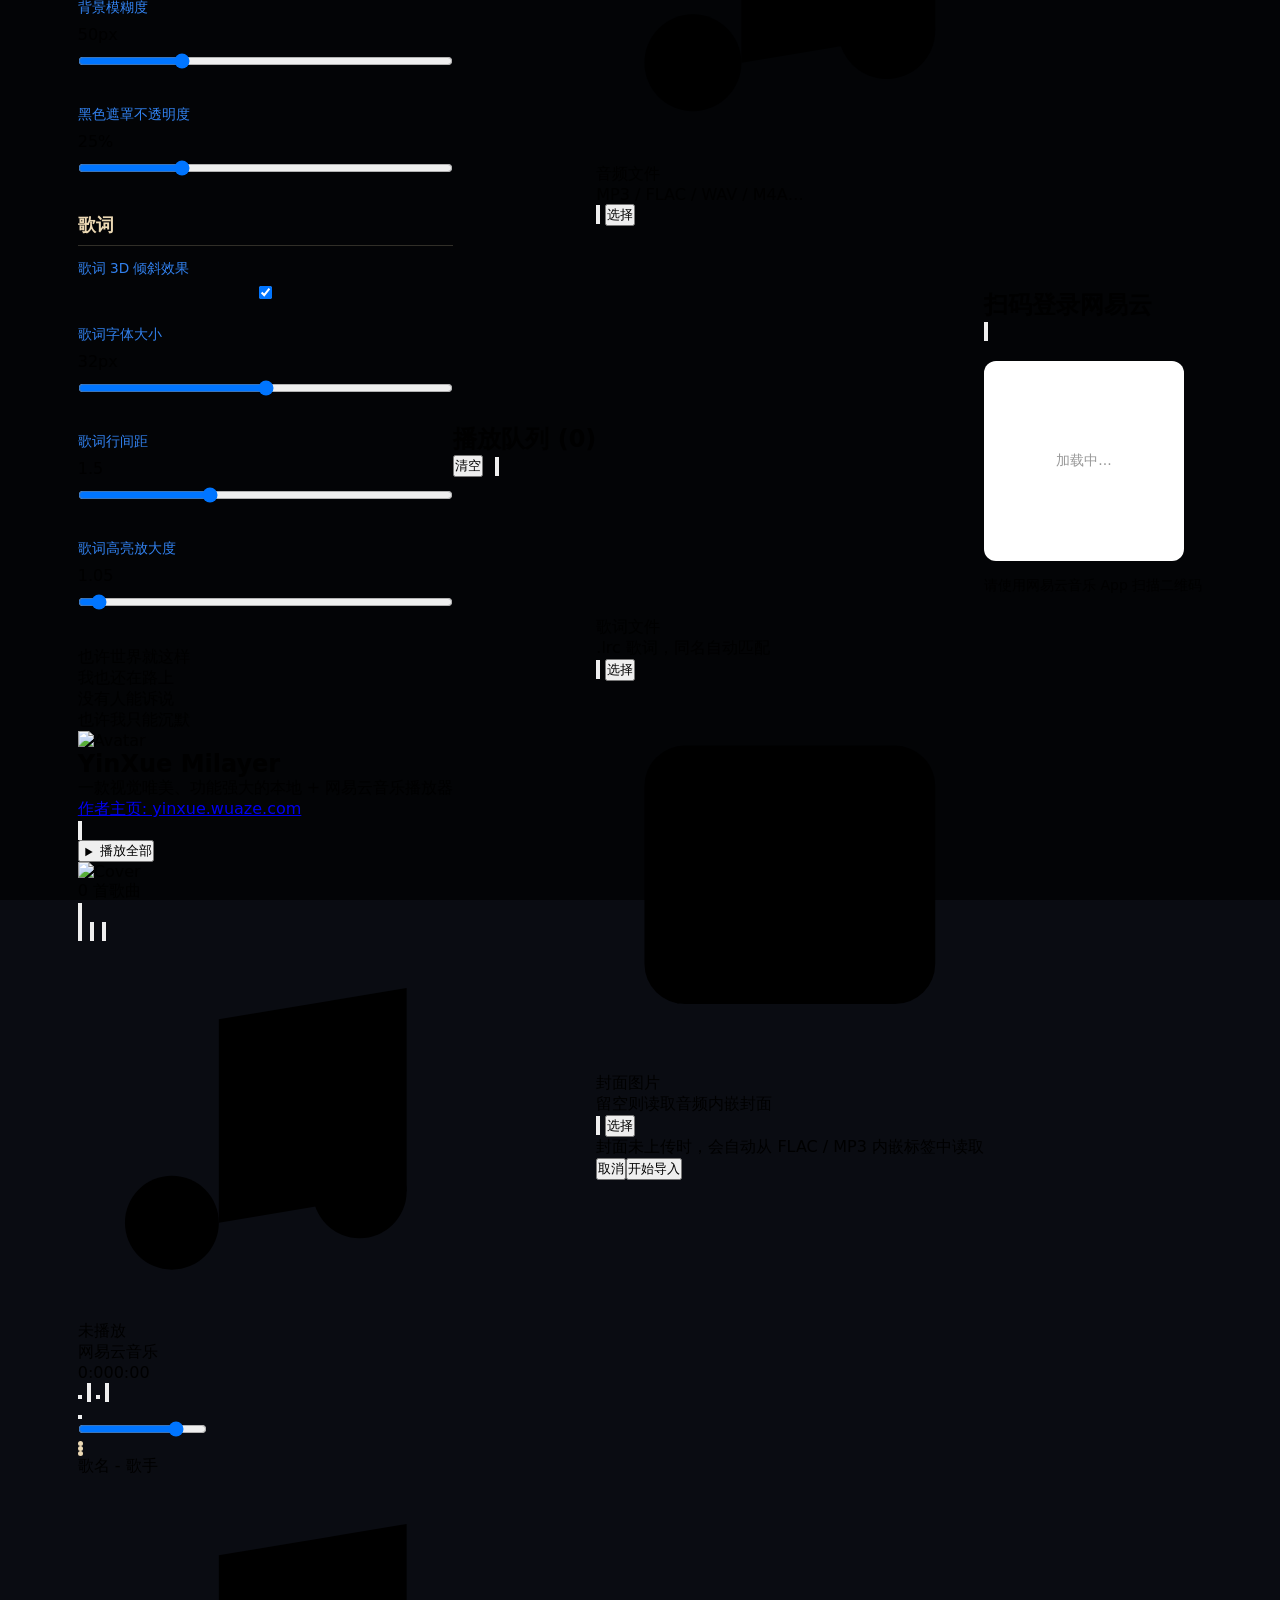
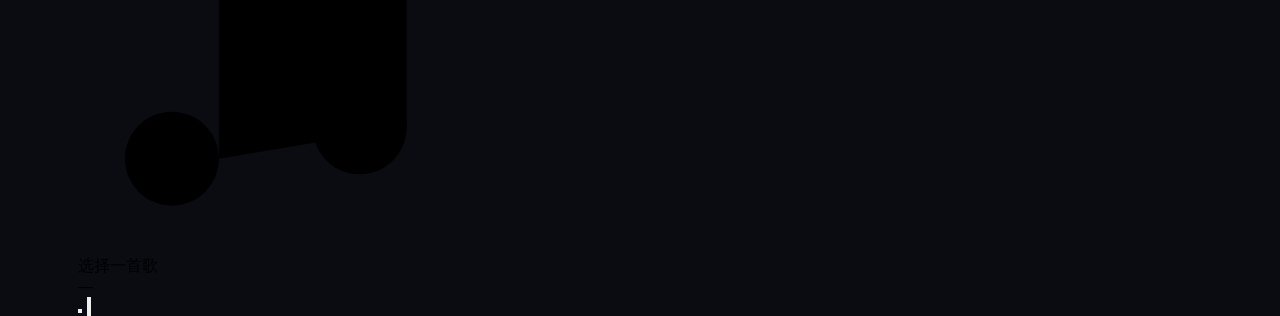
==== commit 5fca42bd: "Update index.html" ====
--- a/index.html
+++ b/index.html
@@ -1,307 +1,326 @@
 <!DOCTYPE html>
 <html lang="zh-CN">
 <head>
-    <meta charset="UTF-8">
-    <meta name="viewport" content="width=device-width, initial-scale=1.0, view-fit=cover, user-scalable=no">
-    <title>YinXue Music 网页版播放器</title>
-    <link rel="stylesheet" href="style.css">
+<meta charset="UTF-8">
+<meta name="viewport" content="width=device-width,initial-scale=1,viewport-fit=cover,user-scalable=no">
+<title>YinXue Milayer · 音乐播放器</title>
+<link rel="stylesheet" href="style.css">
 </head>
 <body>
-<div class="dynamic-bg" id="dynamicBg"></div>
-<div class="orbital-auras" id="orbitalAuras">
-    <div class="glow glow-1"></div>
-    <div class="glow glow-2"></div>
-    <div class="glow glow-3"></div>
-    <div class="glow glow-4"></div>
+<div class="app">
+  <div class="bg-layer" id="bgLayer"></div>
+  <div class="bg-overlay"></div>
+
+  <!-- 主页 -->
+  <section class="view on" id="libView">
+    <nav class="navbar">
+      <div class="nav-left">
+        <img src="https://i0.hdslb.com/bfs/face/90762b7ced599272975cdbdbc3822998680b3737.jpg@96w_96h_1c_1s_!web-avatar.webp" class="brand-avatar" referrerpolicy="no-referrer" alt="Avatar">
+        <div class="brand-info">
+          <div class="brand-name">YinXue Milayer</div>
+          <div class="brand-sub" id="libSub">共 0 首歌曲</div>
+        </div>
+      </div>
+      <div class="nav-center">
+        <div class="nav-indicator" id="navIndicator"></div>
+        <button class="nav-tab active" data-index="0">音乐库</button>
+        <button class="nav-tab" data-index="1">设置</button>
+        <button class="nav-tab" data-index="2">关于</button>
+      </div>
+      <div class="nav-right">
+        <!-- 新增：登录按钮 -->
+        <button class="btn ghost" id="navLoginBtn">登录</button>
+        <button class="btn primary" id="openImport" style="pointer-events:auto;z-index:10;">
+          <svg class="ic" viewBox="0 0 24 24"><path d="M12 5v14M5 12h14"/></svg>导入
+        </button>
+      </div>
+    </nav>
+
+    <div class="tab-viewport">
+      <div class="tab-slider" id="tabSlider">
+
+        <div class="tab-content" id="tabLib">
+          <div class="search-bar">
+            <input type="text" id="searchInput" placeholder="搜索喜欢的，享受喜欢的">
+            <button id="searchBtn">搜索</button>
+          </div>
+          <div class="search-tabs" id="searchTabs">
+            <div class="search-tab active" data-type="song">单曲</div>
+            <div class="search-tab" data-type="playlist">歌单</div>
+            <div class="search-tab" data-type="album">专辑</div>
+            <div class="search-tab" data-type="artist">歌手</div>
+          </div>
+          <div class="search-error" id="searchError"></div>
+          <div class="grid-list" id="gridList"></div>
+          <div class="empty" id="empty">
+            <svg class="ic" viewBox="0 0 24 24"><path d="M9 18V5l12-2v13"/><circle cx="6" cy="18" r="3"/><circle cx="18" cy="16" r="3"/></svg>
+            <p>音乐库空空如也</p><span>搜索网易云或点击右上角导入音频</span>
+          </div>
+        </div>
+
+        <!-- 设置页 -->
+        <div class="tab-content" id="tabSettings">
+          <div class="settings-layout">
+            <div class="settings-sidebar">
+              <div class="sidebar-scroll">
+                
+                <!-- 新增：网络 / 接口 -->
+                <div class="section-title">网络 / 接口</div>
+                <div class="setting-group">
+                  <div class="setting-row">
+                    <label>自定义 API 地址</label>
+                    <button class="btn ghost tiny" id="resetApiBtn" style="padding: 4px 8px; font-size: 12px;">恢复默认</button>
+                  </div>
+                  <input type="text" id="apiBaseInput" class="setting-input" placeholder="https://api.replow.org">
+                  <div style="font-size: 12px; color: var(--muted); margin-top: 4px;">修改后重新搜索或刷新页面生效</div>
+                </div>
+
+                <div class="section-title">外观</div>
+                <div class="setting-group">
+                  <div class="bg-mode-group" id="bgModeGroup">
+                    <div class="bg-mode-indicator" id="bgModeIndicator"></div>
+                    <div class="bg-mode-btn active" data-mode="cover">跟随封面</div>
+                    <div class="bg-mode-btn" data-mode="random">随机图片</div>
+                    <div class="bg-mode-btn" data-mode="custom">自定义</div>
+                  </div>
+                  <label class="btn-upload" id="customBgLabel" style="display:none;">
+                    <svg class="ic" viewBox="0 0 24 24" style="width:16px;height:16px;"><path d="M12 5v14M5 12h14"/></svg>
+                    上传本地背景图
+                    <input type="file" id="customBgInput" accept="image/*" hidden>
+                  </label>
+                </div>
+                <div class="setting-group">
+                  <div class="color-picker" id="colorPicker">
+                    <div class="color-dot active" data-color="#ffffff" style="background:#ffffff"></div>
+                    <div class="color-dot" data-color="#ffb26b" style="background:#ffb26b"></div>
+                    <div class="color-dot" data-color="#ff6b6b" style="background:#ff6b6b"></div>
+                    <div class="color-dot" data-color="#6bffb2" style="background:#6bffb2"></div>
+                    <div class="color-dot" data-color="#6b9bff" style="background:#6b9bff"></div>
+                    <div class="color-dot" data-color="#d16bff" style="background:#d16bff"></div>
+                    <div class="extract-btn" id="extractColor" title="提取封面主题色">
+                      <svg class="ic" viewBox="0 0 24 24" style="width:16px;height:16px;"><path d="M12 2v20M17 5H9.5a3.5 3.5 0 0 0 0 7h5a3.5 3.5 0 0 1 0 7H6"/></svg>
+                    </div>
+                  </div>
+                </div>
+                <div class="setting-group">
+                  <div class="setting-row"><label>背景模糊度</label><span class="val-display" id="valBlur">50px</span></div>
+                  <input type="range" class="setting-slider" id="sliderBlur" min="0" max="200" value="50">
+                </div>
+                <div class="setting-group">
+                  <div class="setting-row"><label>黑色遮罩不透明度</label><span class="val-display" id="valDark">25%</span></div>
+                  <input type="range" class="setting-slider" id="sliderDark" min="0" max="100" value="25">
+                </div>
+
+                <div class="section-title">歌词</div>
+                <div class="setting-group">
+                  <div class="setting-row"><label>歌词 3D 倾斜效果</label>
+                    <label class="switch"><input type="checkbox" id="toggle3D" checked><span class="slider-sw"></span></label>
+                  </div>
+                </div>
+                <div class="setting-group">
+                  <div class="setting-row"><label>歌词字体大小</label><span class="val-display" id="valLyricSize">32px</span></div>
+                  <input type="range" class="setting-slider" id="sliderLyricSize" min="16" max="48" value="32">
+                </div>
+                <div class="setting-group">
+                  <div class="setting-row"><label>歌词行间距</label><span class="val-display" id="valLyricSpacing">1.5</span></div>
+                  <input type="range" class="setting-slider" id="sliderLyricSpacing" min="10" max="25" value="15">
+                </div>
+                <div class="setting-group">
+                  <div class="setting-row"><label>歌词高亮放大度</label><span class="val-display" id="valLyricScale">1.05</span></div>
+                  <input type="range" class="setting-slider" id="sliderLyricScale" min="10" max="15" value="10">
+                </div>
+              </div>
+            </div>
+
+            <div class="settings-preview">
+              <div class="preview-lyrics">
+                <div class="preview-lyric-3d">
+                  <div class="preview-line">也许世界就这样</div>
+                  <div class="preview-line active">我也还在路上</div>
+                  <div class="preview-line">没有人能诉说</div>
+                  <div class="preview-line">也许我只能沉默</div>
+                </div>
+              </div>
+            </div>
+          </div>
+        </div>
+
+        <div class="tab-content" id="tabAbout">
+          <div class="about-content">
+            <img src="https://i0.hdslb.com/bfs/face/90762b7ced599272975cdbdbc3822998680b3737.jpg@96w_96h_1c_1s_!web-avatar.webp" class="about-avatar" referrerpolicy="no-referrer" alt="Avatar">
+            <h2 class="about-name">YinXue Milayer</h2>
+            <p class="about-desc">一款视觉唯美、功能强大的本地 + 网易云音乐播放器</p>
+            <a href="http://yinxue.wuaze.com" target="_blank" class="btn ghost about-link">作者主页: yinxue.wuaze.com</a>
+          </div>
+        </div>
+
+      </div>
+    </div>
+  </section>
+
+  <!-- 详情页 -->
+  <section class="view" id="detailView">
+    <nav class="navbar detail-nav">
+      <div class="nav-left">
+        <button class="icon-btn" id="detailBackBtn"><svg class="ic" viewBox="0 0 24 24"><path d="M15 5l-7 7 7 7"/></svg></button>
+        <!-- 新增：详情页标题 -->
+        <div class="detail-nav-title" id="detailNavTitle"></div>
+      </div>
+      <div class="nav-right">
+        <button class="btn primary" id="detailPlayAll">
+          <svg class="ic" viewBox="0 0 24 24" style="width:16px;height:16px;margin-right:4px;"><path d="M8 5.5v13l11-6.5z" fill="currentColor"/></svg>播放全部
+        </button>
+      </div>
+    </nav>
+    <div class="detail-content">
+      <div class="detail-header">
+        <div class="detail-cover-wrap">
+           <img id="detailCover" class="detail-cover" src="" referrerpolicy="no-referrer" alt="Cover">
+        </div>
+        <div class="detail-info">
+           <h1 id="detailName" class="detail-name"></h1>
+           <p id="detailDesc" class="detail-desc"></p>
+           <div class="detail-sub" id="detailSub">0 首歌曲</div>
+        </div>
+      </div>
+      <div class="grid-list" id="detailGridList"></div>
+    </div>
+  </section>
+
+  <!-- 播放器 -->
+  <section class="view" id="playerView">
+    <div class="p-top">
+      <button class="icon-btn" id="backBtn"><svg class="ic" viewBox="0 0 24 24"><path d="M15 5l-7 7 7 7"/></svg></button>
+      <div style="display:flex;gap:8px">
+        <button class="icon-btn" id="queueBtn" title="播放队列">
+          <svg class="ic" viewBox="0 0 24 24"><path d="M4 6h16M4 12h16M4 18h10"/></svg>
+        </button>
+        <button class="icon-btn" id="openSettingsPlayer" title="设置">
+          <svg class="ic" viewBox="0 0 24 24"><circle cx="12" cy="12" r="3"/><path d="M19.4 15a1.65 1.65 0 0 0 .33 1.82l.06.06a2 2 0 0 1 0 2.83 2 2 0 0 1-2.83 0l-.06-.06a1.65 1.65 0 0 0-1.82-.33 1.65 1.65 0 0 0-1 1.51V21a2 2 0 0 1-2 2 2 2 0 0 1-2-2v-.09A1.65 1.65 0 0 0 9 19.4a1.65 1.65 0 0 0-1.82.33l-.06.06a2 2 0 0 1-2.83 0 2 2 0 0 1 0-2.83l.06-.06a1.65 1.65 0 0 0 .33-1.82 1.65 1.65 0 0 0-1.51-1H3a2 2 0 0 1-2-2 2 2 0 0 1 2-2h.09A1.65 1.65 0 0 0 4.6 9a1.65 1.65 0 0 0-.33-1.82l-.06-.06a2 2 0 0 1 0-2.83 2 2 0 0 1 2.83 0l.06.06a1.65 1.65 0 0 0 1.82.33H9a1.65 1.65 0 0 0 1-1.51V3a2 2 0 0 1 2-2 2 2 0 0 1 2 2v.09a1.65 1.65 0 0 0 1 1.51 1.65 1.65 0 0 0 1.82-.33l.06-.06a2 2 0 0 1 2.83 0 2 2 0 0 1 0 2.83l-.06.06a1.65 1.65 0 0 0-.33 1.82V9a1.65 1.65 0 0 0 1.51 1H21a2 2 0 0 1 2 2 2 2 0 0 1-2 2h-.09a1.65 1.65 0 0 0-1.51 1z"/></svg>
+        </button>
+        <button class="icon-btn" id="fsBtn" title="全屏"></button>
+      </div>
+    </div>
+
+    <div class="p-body">
+      <aside class="p-left">
+        <div class="cover-3d">
+          <div class="cover-card">
+            <div class="cover-img" id="coverImg"></div>
+            <div class="cover-fallback" id="coverFallback"><svg class="ic" viewBox="0 0 24 24"><path d="M9 18V5l12-2v13"/><circle cx="6" cy="18" r="3"/><circle cx="18" cy="16" r="3"/></svg></div>
+          </div>
+        </div>
+        <div class="side-meta">
+          <div class="side-name" id="sideName">未播放</div>
+          <div class="side-artist" id="sideArtist">网易云音乐</div>
+        </div>
+
+        <div class="side-progress">
+          <div class="progress" id="progress">
+            <div class="bar"><div class="bar-fill" id="barFill"></div><div class="bar-dot" id="barDot"></div></div>
+          </div>
+          <div class="times"><span id="curTime">0:00</span><span id="durTime">0:00</span></div>
+        </div>
+
+        <div class="side-controls">
+          <button class="icon-btn" id="modeBtn"></button>
+          <button class="icon-btn" id="prevBtn"><svg viewBox="0 0 24 24"><path d="M18 5.5v13L9.5 12z" fill="currentColor"/><rect x="5" y="5" width="2.4" height="14" rx="1.2" fill="currentColor"/></svg></button>
+          <button class="play-big" id="playBtn"></button>
+          <button class="icon-btn" id="nextBtn"><svg viewBox="0 0 24 24"><path d="M6 5.5v13L14.5 12z" fill="currentColor"/><rect x="16.6" y="5" width="2.4" height="14" rx="1.2" fill="currentColor"/></svg></button>
+          <div class="volume-wrapper">
+            <button class="icon-btn" id="muteBtn"></button>
+            <div class="vol-pop" id="volPop">
+              <input type="range" id="volRange" class="vol-slider" min="0" max="100" value="80">
+            </div>
+          </div>
+        </div>
+      </aside>
+
+      <div class="p-right" id="lyricWrap">
+        <div class="lyric-3d">
+          <div class="breath-anim" id="breathAnim"><div class="dot"></div><div class="dot"></div><div class="dot"></div></div>
+          <div class="outro-credit" id="outroCredit">歌名 - 歌手</div>
+          <div class="lyric-inner" id="lyricInner"></div>
+        </div>
+      </div>
+    </div>
+  </section>
+
+  <div class="mini" id="mini">
+    <div class="mini-cover" id="miniCover"><svg class="ic" viewBox="0 0 24 24"><path d="M9 18V5l12-2v13"/><circle cx="6" cy="18" r="3"/><circle cx="18" cy="16" r="3"/></svg></div>
+    <div class="mini-info"><div class="mini-name" id="miniName">选择一首歌</div><div class="mini-artist" id="miniArtist">—</div></div>
+    <button class="icon-btn" id="miniPlay"></button>
+    <button class="icon-btn" id="miniNext"><svg viewBox="0 0 24 24"><path d="M6 5.5v13L14.5 12z" fill="currentColor"/><rect x="16.6" y="5" width="2.4" height="14" rx="1.2" fill="currentColor"/></svg></button>
+  </div>
 </div>
-<div class="bg-overlay" id="bgOverlay"></div>
-<div class="player-app" id="playerApp">
-    <div class="desktop-layout" id="desktopLayout">
-        <div class="fullscreen-glass">
-            <div class="fs-left">
-                <div class="fs-cover-img" id="fullscreenCoverTrigger"><img id="fullscreenCoverImg" src="data:image/svg+xml,%3Csvg xmlns='http://www.w3.org/2000/svg' viewBox='0 0 100 100'%3E%3Crect width='100' height='100' fill='%232c2e3a' rx='8'/%3E%3Ccircle cx='50' cy='42' r='14' fill='none' stroke='%23cbbfaa' stroke-width='2.5'/%3E%3Ccircle cx='50' cy='42' r='4' fill='%23cbbfaa'/%3E%3Cpath d='M 28 65 L 28 88' stroke='%23cbbfaa' stroke-width='2.5' fill='none' stroke-linecap='round'/%3E%3Ccircle cx='28' cy='88' r='4' fill='%23cbbfaa'/%3E%3Cpath d='M 28 75 Q 28 68 40 68 L 72 68' stroke='%23cbbfaa' stroke-width='2.5' fill='none' stroke-linecap='round'/%3E%3Ccircle cx='72' cy='88' r='4' fill='%23cbbfaa'/%3E%3C/svg%3E" alt="封面"></div>
-                <div class="fs-song-meta" id="fullscreenSongInfo">
-                    <div class="fs-song-title" id="fullscreenSongTitle">暂无歌曲</div>
-                    <div class="fs-song-artist" id="fullscreenArtist">点击菜单添加</div>
-                </div>
-                <div class="fs-controls">
-                    <div class="fs-progress-area">
-                        <span class="time-current" id="fullscreenCurrentTime">0:00</span>
-                        <div class="fs-progress-bar" id="fullscreenProgressBg"><div class="fs-progress-fill" id="fullscreenProgressFill"></div><div class="fs-progress-thumb" id="fullscreenProgressThumb"></div></div>
-                        <span class="time-duration" id="fullscreenDuration">0:00</span>
-                    </div>
-                    <div class="fs-buttons">
-                        <!-- 重复按钮 SVG -->
-                        <button class="fs-btn" id="fullscreenRepeatBtn">
-                            <svg viewBox="0 0 24 24"><path d="M3 12a9 9 0 0 1 9-9 9 9 0 0 1 9 9 9 9 0 0 1-9 9" stroke="currentColor" stroke-width="2" fill="none"/><polyline points="9 15 3 21 9 21" stroke="currentColor" stroke-width="2" fill="none"/><polyline points="15 9 21 3 15 3" stroke="currentColor" stroke-width="2" fill="none"/></svg>
-                        </button>
-                        <!-- 上一首 SVG -->
-                        <button class="fs-btn" id="fullscreenPrevBtn">
-                            <svg viewBox="0 0 24 24"><polygon points="19 20 9 12 19 4 19 20" stroke="currentColor" stroke-width="2.2" fill="none"/><line x1="5" y1="19" x2="5" y2="5" stroke="currentColor" stroke-width="2.2"/></svg>
-                        </button>
-                        <!-- 播放/暂停 SVG -->
-                        <button class="fs-btn play-pause" id="fullscreenPlayPause">
-                            <svg viewBox="0 0 24 24" id="fullscreenPlayIcon"><polygon points="5 3 19 12 5 21 5 3" stroke="currentColor" stroke-width="2" fill="currentColor"/></svg>
-                        </button>
-                        <!-- 下一首 SVG -->
-                        <button class="fs-btn" id="fullscreenNextBtn">
-                            <svg viewBox="0 0 24 24"><polygon points="5 4 15 12 5 20 5 4" stroke="currentColor" stroke-width="2.2" fill="none"/><line x1="19" y1="5" x2="19" y2="19" stroke="currentColor" stroke-width="2.2"/></svg>
-                        </button>
-                        <!-- 菜单按钮 SVG -->
-                        <button class="fs-btn" id="fullscreenMenuBtn">
-                            <svg viewBox="0 0 24 24"><line x1="3" y1="6" x2="21" y2="6" stroke="currentColor" stroke-width="2.2"/><line x1="3" y1="12" x2="21" y2="12" stroke="currentColor" stroke-width="2.2"/><line x1="3" y1="18" x2="21" y2="18" stroke="currentColor" stroke-width="2.2"/></svg>
-                        </button>
-                    </div>
-                </div>
-            </div>
-        </div>
-        <div class="fs-lyrics-separate">
-            
-            <div class="fs-lyrics-scroll" id="fullscreenLyricsScroll"><div class="fs-lyrics-list" id="fullscreenLyricsList"></div></div>
-        </div>
-    </div>
-
-    <div class="mobile-layout" id="mobileLayout">
-        <!-- 顶部歌曲信息栏 -->
-        <div class="mobile-top-bar">
-            <div class="info-row">
-                <div class="cover-thumb" id="mobileCoverTrigger"><img id="mobileCoverImg" src="data:image/svg+xml,%3Csvg xmlns='http://www.w3.org/2000/svg' viewBox='0 0 100 100'%3E%3Crect width='100' height='100' fill='%232c2e3a' rx='8'/%3E%3Ccircle cx='50' cy='42' r='14' fill='none' stroke='%23cbbfaa' stroke-width='2.5'/%3E%3Ccircle cx='50' cy='42' r='4' fill='%23cbbfaa'/%3E%3Cpath d='M 28 65 L 28 88' stroke='%23cbbfaa' stroke-width='2.5' fill='none' stroke-linecap='round'/%3E%3Ccircle cx='28' cy='88' r='4' fill='%23cbbfaa'/%3E%3Cpath d='M 28 75 Q 28 68 40 68 L 72 68' stroke='%23cbbfaa' stroke-width='2.5' fill='none' stroke-linecap='round'/%3E%3Ccircle cx='72' cy='88' r='4' fill='%23cbbfaa'/%3E%3C/svg%3E" alt="封面"></div>
-                <div class="song-info" id="mobileSongInfo">
-                    <div class="song-title-top" id="mobileSongTitle">暂无歌曲</div>
-                    <div class="song-artist-top" id="mobileArtist">点击菜单添加</div>
-                </div>
-            </div>
-        </div>
-        
-        <!-- 歌词区域 -->
-        <div class="lyrics-container" id="mobileLyricsContainer"><div class="lyrics-list" id="mobileLyricsList"></div></div>
-        
-        <!-- 底部控制栏 -->
-        <div class="control-bar">
-            <div class="progress-area">
-                <span class="time-current" id="mobileCurrentTime">0:00</span>
-                <div class="progress-bar-bg" id="mobileProgressBg"><div class="progress-fill" id="mobileProgressFill"></div><div class="progress-thumb" id="mobileProgressThumb"></div></div>
-                <span class="time-duration" id="mobileDuration">0:00</span>
-            </div>
-            <div class="buttons">
-                <!-- 重复按钮 SVG -->
-                <button class="ctrl-btn" id="mobileRepeatBtn">
-                    <svg viewBox="0 0 24 24"><path d="M3 12a9 9 0 0 1 9-9 9 9 0 0 1 9 9 9 9 0 0 1-9 9" stroke="currentColor" stroke-width="2" fill="none"/><polyline points="9 15 3 21 9 21" stroke="currentColor" stroke-width="2" fill="none"/><polyline points="15 9 21 3 15 3" stroke="currentColor" stroke-width="2" fill="none"/></svg>
-                </button>
-                <!-- 上一首 SVG -->
-                <button class="ctrl-btn" id="mobilePrevBtn">
-                    <svg viewBox="0 0 24 24"><polygon points="19 20 9 12 19 4 19 20" stroke="currentColor" stroke-width="2.2" fill="none"/><line x1="5" y1="19" x2="5" y2="5" stroke="currentColor" stroke-width="2.2"/></svg>
-                </button>
-                <!-- 播放/暂停 SVG -->
-                <button class="ctrl-btn play-pause" id="mobilePlayPause">
-                    <svg viewBox="0 0 24 24" id="mobilePlayIcon"><polygon points="5 3 19 12 5 21 5 3" stroke="currentColor" stroke-width="2" fill="currentColor"/></svg>
-                </button>
-                <!-- 下一首 SVG -->
-                <button class="ctrl-btn" id="mobileNextBtn">
-                    <svg viewBox="0 0 24 24"><polygon points="5 4 15 12 5 20 5 4" stroke="currentColor" stroke-width="2.2" fill="none"/><line x1="19" y1="5" x2="19" y2="19" stroke="currentColor" stroke-width="2.2"/></svg>
-                </button>
-                <!-- 菜单按钮 SVG -->
-                <button class="ctrl-btn" id="mobileMenuBtn">
-                    <svg viewBox="0 0 24 24"><line x1="3" y1="6" x2="21" y2="6" stroke="currentColor" stroke-width="2.2"/><line x1="3" y1="12" x2="21" y2="12" stroke="currentColor" stroke-width="2.2"/><line x1="3" y1="18" x2="21" y2="18" stroke="currentColor" stroke-width="2.2"/></svg>
-                </button>
-            </div>
-        </div>
-    </div>
+
+<!-- 播放队列抽屉 -->
+<div class="queue-mask" id="queueMask">
+  <div class="queue-drawer">
+    <div class="queue-head">
+      <h2>播放队列 (<span id="queueCount">0</span>)</h2>
+      <div style="display:flex;gap:12px;align-items:center;">
+        <button class="btn ghost tiny" id="queueClear">清空</button>
+        <button class="icon-btn" id="queueClose"><svg class="ic" viewBox="0 0 24 24"><path d="M6 6l12 12M18 6L6 18"/></svg></button>
+      </div>
+    </div>
+    <div class="queue-list" id="queueList"></div>
+  </div>
 </div>
 
-
-
-<div id="homePage" class="home-page">
-    <div class="home-sidebar">
-        <div class="sidebar-top">
-            <div class="sidebar-logo">YinXue<br><span>Music</span></div>
-            <button class="sidebar-item active" data-view="search">
-                <svg viewBox="0 0 24 24"><circle cx="11" cy="11" r="8" stroke="currentColor" stroke-width="2" fill="none"/><line x1="21" y1="21" x2="16.65" y2="16.65" stroke="currentColor" stroke-width="2"/></svg>
-                <span>搜索</span>
-            </button>
-            <button class="sidebar-item" data-view="recommend">
-                <svg viewBox="0 0 24 24"><path d="M12 2l3.09 6.26L22 9.27l-5 4.87 1.18 6.88L12 17.77l-6.18 3.25L7 14.14 2 9.27l6.91-1.01L12 2z" stroke="currentColor" stroke-width="2" fill="none"/></svg>
-                <span>推荐</span>
-            </button>
-            <button class="sidebar-item" data-view="ranking">
-                <svg viewBox="0 0 24 24"><path d="M8 21V11M16 21V7M12 21V3" stroke="currentColor" stroke-width="2" stroke-linecap="round"/></svg>
-                <span>榜单</span>
-            </button>
-            <button class="sidebar-item" data-view="settings">
-                <svg viewBox="0 0 24 24"><circle cx="12" cy="12" r="3" stroke="currentColor" stroke-width="2" fill="none"/><path d="M12 1v4M12 19v4M4.22 4.22l2.83 2.83M16.95 16.95l2.83 2.83M1 12h4M19 12h4M4.22 19.78l2.83-2.83M16.95 7.05l2.83-2.83" stroke="currentColor" stroke-width="2" stroke-linecap="round"/></svg>
-                <span>设置</span>
-            </button>
-        </div>
-        <div class="sidebar-bottom">
-            <div class="sidebar-player" id="sidebarPlayer">
-                <div class="sidebar-player-cover" id="sidebarPlayerCover">
-                    <img src="" referrerpolicy="origin" onerror="this.style.display='none'" />
-                </div>
-                <div class="sidebar-player-info">
-                    <div class="sidebar-player-name" id="sidebarPlayerName">未播放</div>
-                    <div class="sidebar-player-artist" id="sidebarPlayerArtist"></div>
-                </div>
-                <div class="sidebar-player-controls">
-                    <button class="sidebar-player-btn" onclick="prevSong()">
-                        <svg viewBox="0 0 24 24"><polygon points="19 20 9 12 19 4 19 20" stroke="currentColor" stroke-width="2.2" fill="none"/><line x1="5" y1="19" x2="5" y2="5" stroke="currentColor" stroke-width="2.2"/></svg>
-                    </button>
-                    <button class="sidebar-player-btn play-btn" id="sidebarPlayBtn" onclick="togglePlayPause()">
-                        <svg viewBox="0 0 24 24" id="sidebarPlayIcon"><polygon points="5 3 19 12 5 21 5 3" stroke="currentColor" stroke-width="2" fill="currentColor"/></svg>
-                    </button>
-                    <button class="sidebar-player-btn" onclick="nextSong()">
-                        <svg viewBox="0 0 24 24"><polygon points="5 4 15 12 5 20 5 4" stroke="currentColor" stroke-width="2.2" fill="none"/><line x1="19" y1="5" x2="19" y2="19" stroke="currentColor" stroke-width="2.2"/></svg>
-                    </button>
-                </div>
-            </div>
-        </div>
-    </div>
-    <div class="home-main">
-        <div class="home-main-header">
-            <h2 id="homeViewTitle">搜索</h2>
-        </div>
-        <div class="home-view-content">
-            <div class="home-view active" id="viewSearch">
-                <div class="search-row">
-                    <button class="search-back-btn" id="searchBackBtn" onclick="homeBackToSearch()" title="返回搜索结果">
-                        <svg viewBox="0 0 24 24"><path d="M15 18l-6-6 6-6" stroke="currentColor" stroke-width="2.5" fill="none" stroke-linecap="round" stroke-linejoin="round"/></svg>
-                    </button>
-                    <div class="search-box-large">
-                        <input id="homeSearchInput" placeholder="搜索歌曲、歌手..." onkeydown="if(event.key==='Enter') homeSearch()" />
-                        <button onclick="homeSearch()">
-                            <svg viewBox="0 0 24 24" width="20" height="20"><circle cx="11" cy="11" r="8" stroke="currentColor" stroke-width="2" fill="none"/><line x1="21" y1="21" x2="16.65" y2="16.65" stroke="currentColor" stroke-width="2"/></svg>
-                        </button>
-                    </div>
-                </div>
-                <div id="homeResults" class="home-results"></div>
-                <div class="home-load-more-wrap">
-                    <button class="home-load-more-btn hidden" id="homeLoadMoreBtn" onclick="homeSearchLoadMore()">加载更多</button>
-                </div>
-            </div>
-            <div class="home-view" id="viewRecommend">
-                <div class="section-block">
-                    <div class="section-title">推荐歌曲</div>
-                    <div id="homeRecommended" class="home-recommended-list"></div>
-                </div>
-                <div class="section-block">
-                    <div class="section-title">热门专辑</div>
-                    <div id="homeAlbums" class="home-album-grid"></div>
-                </div>
-                <div class="section-block">
-                    <div class="section-title">热门歌手</div>
-                    <div id="homeArtists" class="home-artist-grid"></div>
-                </div>
-            </div>
-            <div class="home-view" id="viewRanking">
-                <div class="ranking-container" id="homeRanking"></div>
-            </div>
-            <div class="home-view" id="viewLyrics">
-                <div class="lyrics-view-container">
-                    <div class="lyrics-song-list" id="lyricsSongList"></div>
-                </div>
-            </div>
-            <div class="home-view" id="viewSettings">
-                <div class="setting-group">
-                    <label>均衡器 (EQ)</label>
-                    <div class="eq-grid" id="eqGrid"></div>
-                    <div class="preset-buttons">
-                        <button class="preset-btn" data-preset="flat">复位</button>
-                        <button class="preset-btn" data-preset="pop">流行</button>
-                        <button class="preset-btn" data-preset="classical">古典</button>
-                        <button class="preset-btn" data-preset="bassBoost">低音增强</button>
-                        <button class="preset-btn" data-preset="trebleBoost">高音增强</button>
-                        <button class="preset-btn" data-preset="bassCut">低音减弱</button>
-                        <button class="preset-btn" data-preset="trebleCut">高音减弱</button>
-                        <button class="preset-btn" data-preset="guitar">吉他</button>
-                        <button class="preset-btn" data-preset="vocalClear">清澈人声</button>
-                    </div>
-                </div>
-                <div class="setting-group">
-                    <label>浅色模式</label>
-                    <div class="toggle-switch">
-                        <span>浅色主题</span>
-                        <input type="checkbox" id="lightModeToggle">
-                    </div>
-                    <small class="setting-help">提高文字可读性，全屏歌词保持深色</small>
-                </div>
-                <div class="setting-group">
-                    <label>3D 环绕</label>
-                    <div class="toggle-switch">
-                        <span>环绕效果</span>
-                        <input type="checkbox" id="surroundToggle">
-                    </div>
-                    <small class="setting-help">模拟空间感，扩展声场</small>
-                </div>
-                <div class="setting-group">
-                    <label>音量</label>
-                    <input type="range" id="volumeSlider" min="0" max="100" value="80">
-                </div>
-                <div class="setting-group">
-                    <label>歌词字体大小 (px)</label>
-                    <input type="range" id="lyricFontSize" min="12" max="32" value="18" step="1">
-                    <span id="fontSizeValue" class="range-value">18px</span>
-                </div>
-                <div class="setting-group">
-                    <label>歌词垂直偏移量 (px) 0~150</label>
-                    <input type="range" id="lyricOffset" min="0" max="150" value="80" step="1">
-                    <span id="offsetValue" class="range-value">80px</span>
-                </div>
-                <div class="setting-group">
-                    <label>动画渲染精度</label>
-                    <select id="renderQuality">
-                        <option value="high">高 (流畅光晕+全帧率)</option>
-                        <option value="medium">中 (光晕减少)</option>
-                        <option value="low">低 (节能)</option>
-                    </select>
-                </div>
-            </div>
-        </div>
-    </div>
+<!-- 导入弹窗 -->
+<div class="modal-mask" id="importMask">
+  <div class="modal">
+    <div class="modal-head"><h2>导入文件</h2><button class="icon-btn" id="modalClose"><svg class="ic" viewBox="0 0 24 24"><path d="M6 6l12 12M18 6L6 18"/></svg></button></div>
+    <div class="modal-body" id="modalBody">
+      <div class="pick-row" data-kind="audio">
+        <div class="pick-ic"><svg class="ic" viewBox="0 0 24 24"><path d="M9 18V5l12-2v13"/><circle cx="6" cy="18" r="3"/><circle cx="18" cy="16" r="3"/></svg></div>
+        <div class="pick-info"><div class="pick-title">音频文件</div><div class="pick-desc" data-desc="audio">MP3 / FLAC / WAV / M4A…</div></div>
+        <button class="icon-btn pick-clear" data-clear="audio"><svg class="ic" viewBox="0 0 24 24"><path d="M6 6l12 12M18 6L6 18"/></svg></button>
+        <button class="btn ghost tiny" data-pick="audio">选择</button>
+      </div>
+      <div class="pick-row" data-kind="lyric">
+        <div class="pick-ic"><svg class="ic" viewBox="0 0 24 24"><path d="M4 6.5h11M4 12h16M4 17.5h8"/></svg></div>
+        <div class="pick-info"><div class="pick-title">歌词文件</div><div class="pick-desc" data-desc="lyric">.lrc 歌词，同名自动匹配</div></div>
+        <button class="icon-btn pick-clear" data-clear="lyric"><svg class="ic" viewBox="0 0 24 24"><path d="M6 6l12 12M18 6L6 18"/></svg></button>
+        <button class="btn ghost tiny" data-pick="lyric">选择</button>
+      </div>
+      <div class="pick-row" data-kind="cover">
+        <div class="pick-ic"><svg class="ic" viewBox="0 0 24 24"><rect x="3" y="4" width="18" height="16" rx="2.5"/><circle cx="8.5" cy="9.5" r="1.6"/><path d="M21 15.5l-5-5L5 20"/></svg></div>
+        <div class="pick-info"><div class="pick-title">封面图片</div><div class="pick-desc" data-desc="cover">留空则读取音频内嵌封面</div></div>
+        <button class="icon-btn pick-clear" data-clear="cover"><svg class="ic" viewBox="0 0 24 24"><path d="M6 6l12 12M18 6L6 18"/></svg></button>
+        <button class="btn ghost tiny" data-pick="cover">选择</button>
+      </div>
+    </div>
+    <div class="modal-foot"><div class="modal-hint">封面未上传时，会自动从 FLAC / MP3 内嵌标签中读取</div><button class="btn ghost" id="modalCancel">取消</button><button class="btn primary" id="modalConfirm">开始导入</button></div>
+  </div>
 </div>
 
-<div id="playlistManagerModal" class="playlist-modal">
-    <div class="playlist-modal-content" id="modalContent">
-        <div id="mainPanel" class="main-panel">
-            <div class="playlist-modal-header">
-                <h3>播放列表管理器</h3>
-                <div>
-                    <button class="close-playlist-modal" id="closePlaylistModalBtn">
-                        <svg viewBox="0 0 24 24"><line x1="5" y1="5" x2="19" y2="19" stroke="currentColor" stroke-width="2.2"/><line x1="19" y1="5" x2="5" y2="19" stroke="currentColor" stroke-width="2.2"/></svg>
-                    </button>
-                </div>
-            </div>
-            <div class="playlist-song-list" id="playlistModalList"></div>
-        </div>
-        <div id="wyySearchPanel" class="wyy-search-panel">
-            <div class="playlist-modal-header">
-                <h3>网易云音乐搜索</h3>
-                <button class="settings-back-btn" id="backFromWyySearchBtn">← 返回</button>
-            </div>
-            <div style="display:flex;align-items:center;gap:10px;margin-bottom:10px;">
-                <div class="wyy-api-badge" id="wyyApiBadge">
-                    <span class="wyy-dot"></span>
-                    <span id="wyyApiStatusText">检测中...</span>
-                </div>
-            </div>
-            <div class="wyy-status" id="wyyStatus">搜索歌曲，点击添加到播放</div>
-            <div class="wyy-search-box">
-                <input id="wyySearchInput" placeholder="输入歌名或歌手..." value="周杰伦" onkeydown="if(event.key==='Enter') wyySearch()" />
-                <button id="wyySearchBtn2" onclick="wyySearch()">搜索</button>
-            </div>
-            <div class="wyy-quick-tags">
-                <button onclick="wyyQuickSearch('周杰伦')">周杰伦</button>
-                <button onclick="wyyQuickSearch('林俊杰')">林俊杰</button>
-                <button onclick="wyyQuickSearch('邓紫棋')">邓紫棋</button>
-                <button onclick="wyyQuickSearch('陈奕迅')">陈奕迅</button>
-                <button onclick="wyyQuickSearch('晴天')">晴天</button>
-                <button onclick="wyyQuickSearch('孤勇者')">孤勇者</button>
-                <button onclick="wyyQuickSearch('起风了')">起风了</button>
-            </div>
-            <div id="wyyResults" class="wyy-results"></div>
-            <div id="wyyLoadMore" class="wyy-load-more hidden" onclick="wyyLoadMore()">加载更多</div>
-            <div class="wyy-api-info">接口：/search · /song/detail (批量) · /song/url/v1 · /lyric</div>
-        </div>
-    </div> 
+<!-- 扫码登录弹窗 -->
+<div class="modal-mask" id="loginMask">
+  <div class="modal" style="max-width: 360px;">
+    <div class="modal-head">
+      <h2>扫码登录网易云</h2>
+      <button class="icon-btn" id="loginClose"><svg class="ic" viewBox="0 0 24 24"><path d="M6 6l12 12M18 6L6 18"/></svg></button>
+    </div>
+    <div class="modal-body" style="align-items: center; text-align: center; padding-top: 20px;">
+      <div id="qrContainer" style="width: 200px; height: 200px; background: #fff; border-radius: 12px; display: flex; align-items: center; justify-content: center; overflow: hidden; margin-bottom: 16px;">
+        <span style="color: #999; font-size: 14px;">加载中...</span>
+      </div>
+      <div id="qrStatus" style="font-size: 14px; color: var(--muted); margin-bottom: 16px;">请使用网易云音乐 App 扫描二维码</div>
+      <button class="btn primary" id="qrRefreshBtn" style="display: none;">刷新二维码</button>
+    </div>
+  </div>
 </div>
-<script src="script.js"></script>
+
+<input type="file" id="audioPickInput" accept="audio/*,.mp3,.flac,.wav,.ogg,.m4a" multiple hidden>
+<input type="file" id="lyricPickInput" accept=".lrc" multiple hidden>
+<input type="file" id="coverPickInput" accept="image/*" multiple hidden>
+<input type="file" id="lyricInput" accept=".lrc" hidden>
+<input type="file" id="coverInput" accept="image/*" hidden>
+
+<audio id="audio" preload="metadata"></audio>
+
+<script src="app.js"></script>
 </body>
 </html>
